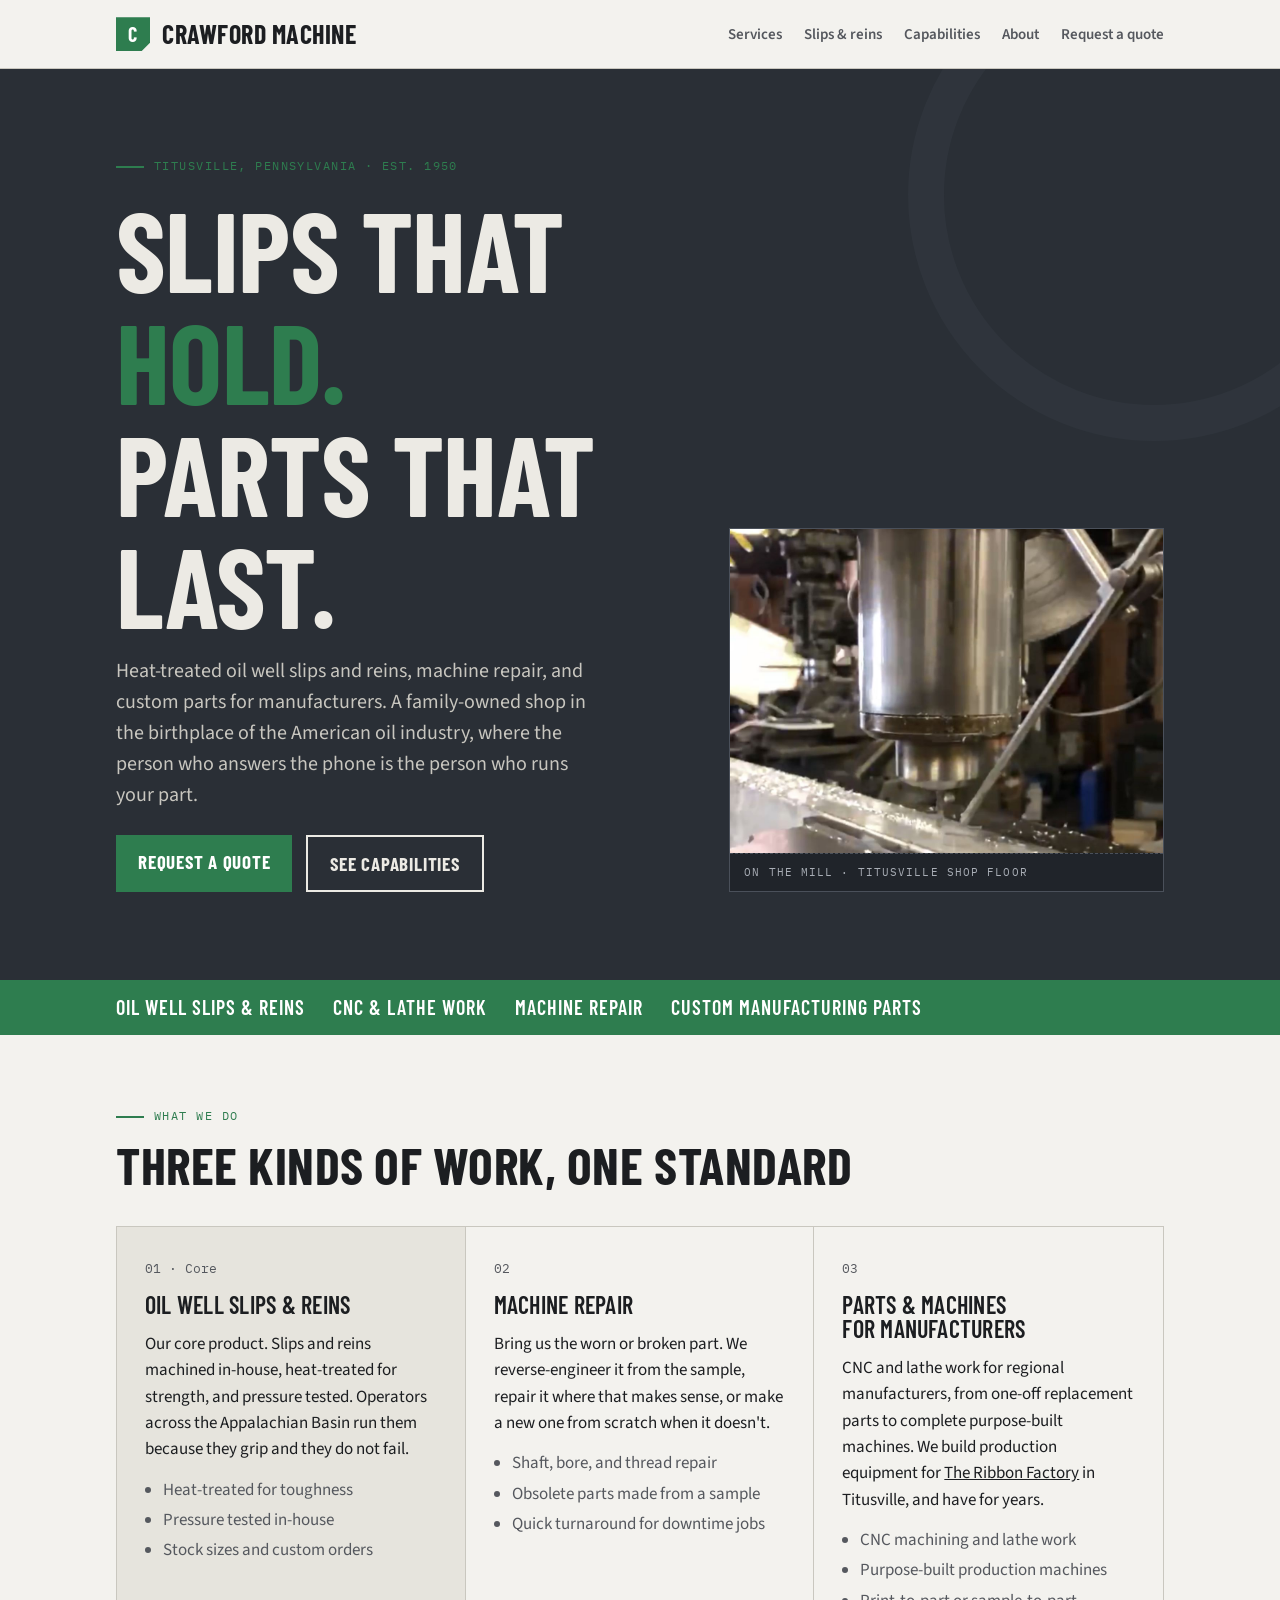
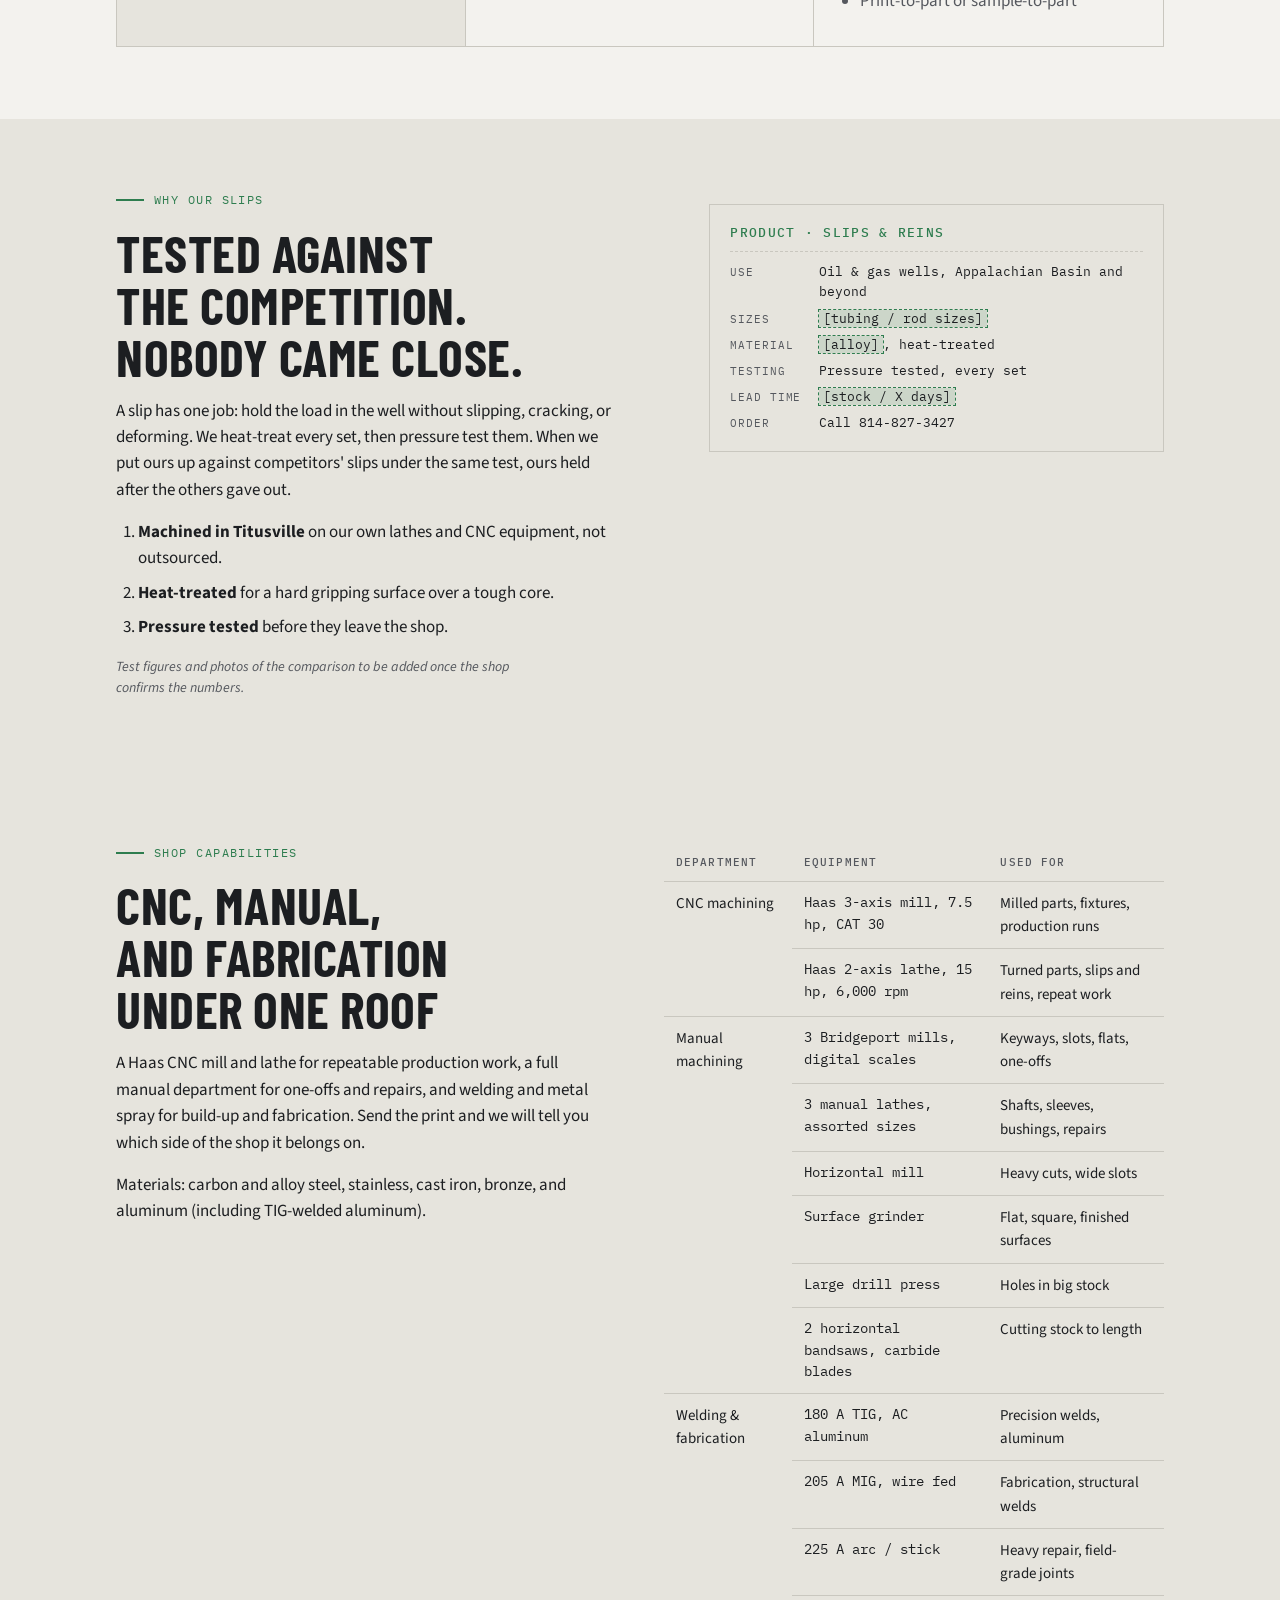
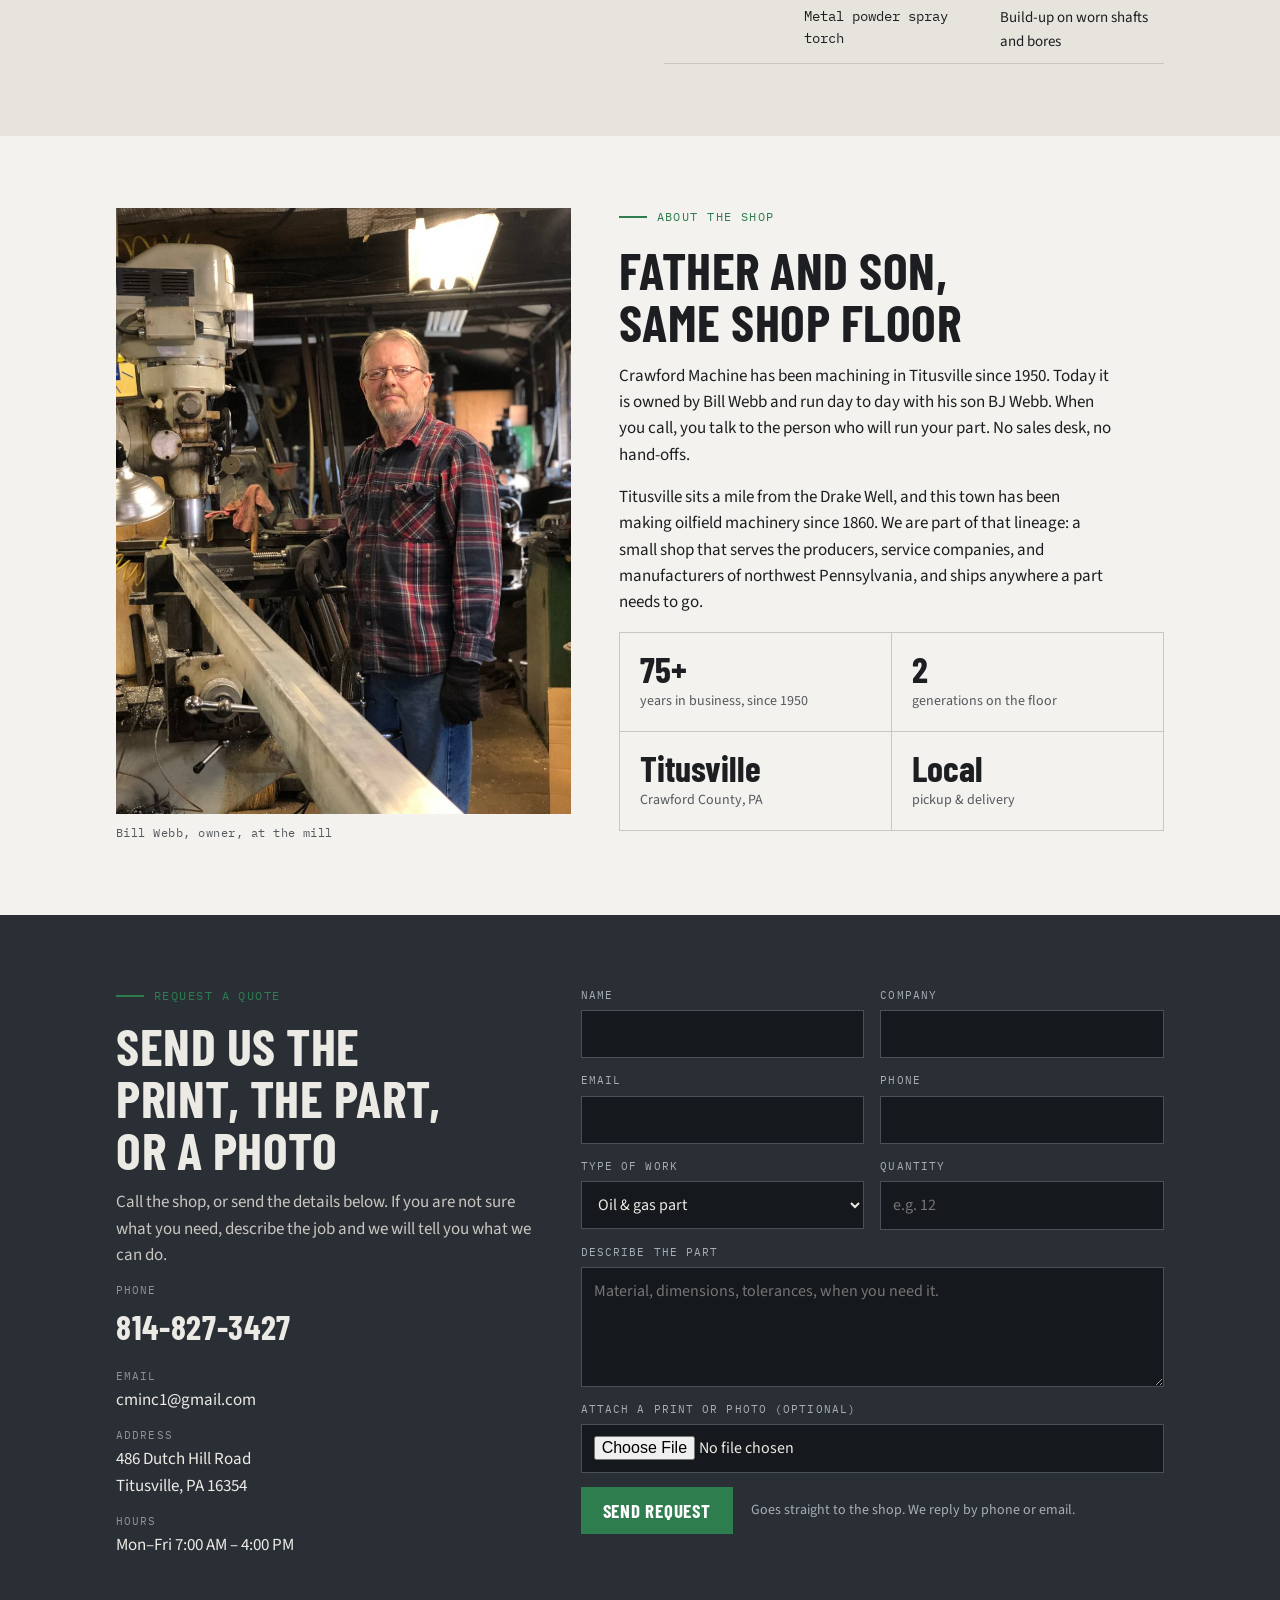
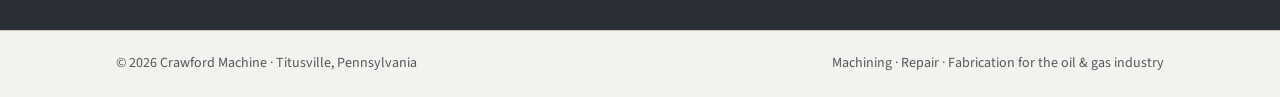
==== index.html @ f9ed86a9 "Accent color: green Co-Authored-By: Claude Fable 5.1 <noreply@anthropic.com> Claude-Session: https:/" ====
<!doctype html>
<html lang="en">
<head>
<meta charset="utf-8">
<meta name="viewport" content="width=device-width, initial-scale=1">
<title>Crawford Machine</title>
<meta name="description" content="Crawford Machine in Titusville, PA makes heat-treated oil well slips and reins, repairs machinery, and machines CNC and lathe parts for manufacturers. Call 814-827-3427 for a quote.">
<link rel="canonical" href="https://crawfordmachine.com/">
<meta property="og:title" content="Crawford Machine · Titusville, PA">
<meta property="og:description" content="Oil well slips and reins, machine repair, CNC and lathe work. Family owned in Titusville, Pennsylvania.">
<meta property="og:image" content="https://crawfordmachine.com/dad.jpg">
<script type="application/ld+json">
{"@context":"https://schema.org","@type":"LocalBusiness","name":"Crawford Machine","telephone":"+1-814-827-3427","email":"cminc1@gmail.com","url":"https://crawfordmachine.com","address":{"@type":"PostalAddress","streetAddress":"486 Dutch Hill Road","addressLocality":"Titusville","addressRegion":"PA","postalCode":"16354","addressCountry":"US"},"openingHoursSpecification":{"@type":"OpeningHoursSpecification","dayOfWeek":["Monday","Tuesday","Wednesday","Thursday","Friday"],"opens":"07:00","closes":"16:00"},"foundingDate":"1950","description":"Machine shop making heat-treated oil well slips and reins, machine repair, and CNC and lathe parts for manufacturers."}
</script>
<link rel="stylesheet" href="https://fonts.googleapis.com/css2?family=Barlow+Condensed:wght@600;700&family=Source+Sans+3:ital,wght@0,400;0,600;1,400&family=IBM+Plex+Mono:wght@400;500&display=swap">
<style>
/* Layout: a shop traveler — flat full-width bands, hard edges, a single hazard-orange accent; content column 1080px, a mono "spec" face for numbers. */
:root{
  --bg:#f3f2ee;          /* unbleached shop paper */
  --bg-2:#e6e4dd;        /* darker band */
  --ink:#1c1e21;         /* graphite */
  --ink-2:#55585e;       /* muted steel */
  --line:#c9c7bf;
  --steel:#2a2f36;       /* dark band */
  --steel-fg:#eceae4;
  --accent:#2e7d4f;      /* machine-tag orange */
  --accent-fg:#ffffff;
  --display:"Barlow Condensed","Arial Narrow",Impact,sans-serif;
  --body:"Source Sans 3","Segoe UI",Helvetica,Arial,sans-serif;
  --mono:"IBM Plex Mono",ui-monospace,Menlo,Consolas,monospace;
}
@media (prefers-color-scheme: dark){ :root:not([data-theme="light"]){
  --bg:#1a1c1f; --bg-2:#22252a; --ink:#ebe9e3; --ink-2:#a7aab0; --line:#3a3e45;
  --steel:#0f1114; --steel-fg:#ebe9e3; --accent:#4caf6e; --accent-fg:#141414; color-scheme:dark } }
:root[data-theme="dark"]{
  --bg:#1a1c1f; --bg-2:#22252a; --ink:#ebe9e3; --ink-2:#a7aab0; --line:#3a3e45;
  --steel:#0f1114; --steel-fg:#ebe9e3; --accent:#4caf6e; --accent-fg:#141414; color-scheme:dark }

*{box-sizing:border-box}
body{background:var(--bg);color:var(--ink);font-family:var(--body);font-size:17px;line-height:1.55;margin:0}
a{color:inherit}
h1,h2,h3{font-family:var(--display);font-weight:700;line-height:1;margin:0;text-wrap:balance;text-transform:uppercase;letter-spacing:.01em}
h2{font-size:clamp(34px,5vw,52px)}
h3{font-size:24px;font-weight:600}
p{margin:0;max-width:62ch}
.wrap{max-width:1080px;margin:0 auto;padding-left:max(16px,env(safe-area-inset-left,0px));padding-right:max(16px,env(safe-area-inset-right,0px))}
.band{padding-block:72px}
.eyebrow{font-family:var(--mono);font-size:12px;letter-spacing:.12em;text-transform:uppercase;color:var(--accent);display:flex;align-items:center;gap:10px}
.eyebrow::before{content:"";width:28px;height:2px;background:var(--accent)}
.stack{display:flex;flex-direction:column;gap:16px}

/* header */
header{border-bottom:1px solid var(--line);background:var(--bg)}
header .wrap{display:flex;align-items:center;justify-content:space-between;gap:16px;padding-block:14px;flex-wrap:wrap}
.brand{display:flex;align-items:center;gap:12px;font-family:var(--display);font-weight:700;font-size:26px;text-transform:uppercase;text-decoration:none;letter-spacing:.02em}
.brand .mark{width:34px;height:34px;background:var(--accent);color:var(--accent-fg);display:grid;place-items:center;font-size:20px;clip-path:polygon(0 0,100% 0,100% 75%,75% 100%,0 100%)}
nav{display:flex;gap:22px;font-weight:600;font-size:15px;flex-wrap:wrap}
nav a{text-decoration:none;color:var(--ink-2)}
nav a:hover,nav a:focus-visible{color:var(--ink)}
.btn{display:inline-block;background:var(--accent);color:var(--accent-fg);font-family:var(--display);font-weight:700;font-size:19px;letter-spacing:.04em;text-transform:uppercase;padding:12px 22px;text-decoration:none;border:0;cursor:pointer}
.btn:hover{filter:brightness(.93)}
.btn.ghost{background:transparent;color:var(--ink);border:2px solid var(--ink)}
:focus-visible{outline:3px solid var(--accent);outline-offset:3px}

/* hero */
.hero{background:var(--steel);color:var(--steel-fg);position:relative;overflow:hidden}
.hero .wrap{display:grid;grid-template-columns:1.3fr 1fr;gap:48px;padding-block:88px;align-items:end}
.hero h1{font-size:clamp(54px,9vw,112px);letter-spacing:-.005em}
.hero h1 span{color:var(--accent)}
.hero p{font-size:20px;color:#c8c6bf;max-width:48ch}
.hero .cta{display:flex;gap:14px;flex-wrap:wrap;margin-top:8px}
.hero .ghost{color:var(--steel-fg);border-color:var(--steel-fg)}
.tag{font-family:var(--mono);font-size:13px;border:1px solid #4a505a;padding:18px 20px;display:grid;grid-template-columns:auto 1fr;gap:6px 18px;background:#20242a;color:#d8d6cf}
.tag dt{color:#8e939b;text-transform:uppercase;letter-spacing:.08em;font-size:11px;padding-top:2px}
.tag dd{margin:0}
.tag .title{grid-column:1/-1;color:var(--accent);font-weight:500;letter-spacing:.1em;text-transform:uppercase;border-bottom:1px dashed #4a505a;padding-bottom:8px;margin-bottom:4px}
.hero::after{content:"";position:absolute;right:-120px;top:-120px;width:420px;height:420px;border:36px solid #343a43;border-radius:50%;opacity:.5;pointer-events:none}

/* strip */
.strip{background:var(--accent);color:var(--accent-fg);font-family:var(--display);font-weight:600;font-size:20px;text-transform:uppercase;letter-spacing:.05em}
.strip .wrap{display:flex;gap:28px;flex-wrap:wrap;padding-block:12px}

/* services */
.services{display:grid;grid-template-columns:repeat(3,1fr);gap:0;border:1px solid var(--line)}
.svc{padding:32px 28px;border-right:1px solid var(--line);display:flex;flex-direction:column;gap:14px;min-width:0}
.svc:last-child{border-right:0}
.svc .num{font-family:var(--mono);color:var(--ink-2);font-size:13px}
.svc ul{margin:0;padding-left:18px;color:var(--ink-2);display:flex;flex-direction:column;gap:4px}
.svc.primary{background:var(--bg-2)}

/* capabilities table */
.caps{background:var(--bg-2)}
.grid2{display:grid;grid-template-columns:1fr 1fr;gap:48px;align-items:start}
table{border-collapse:collapse;width:100%;font-size:15px}
th,td{text-align:left;padding:10px 12px;border-bottom:1px solid var(--line);vertical-align:top}
th{font-family:var(--mono);font-size:11px;letter-spacing:.1em;text-transform:uppercase;color:var(--ink-2);font-weight:500}
td.m{font-family:var(--mono);font-variant-numeric:tabular-nums;font-size:14px}
.tblwrap{overflow-x:auto}
.note{font-size:14px;color:var(--ink-2);font-style:italic}

/* about */
.about .grid2{grid-template-columns:1fr 1.2fr}
.facts{display:grid;grid-template-columns:1fr 1fr;gap:1px;background:var(--line);border:1px solid var(--line)}
.fact{background:var(--bg);padding:18px 20px}
.fact b{display:block;font-family:var(--display);font-size:36px;font-weight:700;line-height:1}
.fact span{font-size:14px;color:var(--ink-2)}

/* quote form */
.rfq{background:var(--steel);color:var(--steel-fg)}
.rfq .grid2{grid-template-columns:1fr 1.4fr}
.rfq p{color:#c8c6bf}
form{display:grid;grid-template-columns:1fr 1fr;gap:14px 16px}
label{display:flex;flex-direction:column;gap:6px;font-family:var(--mono);font-size:11px;letter-spacing:.1em;text-transform:uppercase;color:#a9aeb6;min-width:0}
label.full{grid-column:1/-1}
input,textarea,select{font:inherit;font-family:var(--body);font-size:16px;padding:11px 12px;background:#15181c;color:var(--steel-fg);border:1px solid #4a505a;width:100%;min-width:0}
textarea{min-height:120px;resize:vertical}
input:focus,textarea:focus,select:focus{border-color:var(--accent);outline:0}
.formfoot{grid-column:1/-1;display:flex;align-items:center;gap:18px;flex-wrap:wrap;font-size:14px;color:#a9aeb6}
.contact{font-size:17px;display:flex;flex-direction:column;gap:14px}
.contact .big{font-family:var(--display);font-size:34px;font-weight:700;letter-spacing:.02em}
.contact small{display:block;font-family:var(--mono);font-size:11px;letter-spacing:.1em;text-transform:uppercase;color:#8e939b;margin-bottom:2px}
.toast{grid-column:1/-1;background:var(--accent);color:var(--accent-fg);padding:14px 16px;font-weight:600}
.ph{background:rgba(46,125,79,.14);outline:1px dashed var(--accent);padding:0 4px}

/* photos */
.photo{display:block;width:100%;height:auto;max-width:100%}
.hero-photo{margin:0;position:relative;border:1px solid #4a505a;background:#20242a}
.hero-photo img{display:block;width:100%;height:auto;aspect-ratio:4/3;object-fit:cover}
.hero-photo figcaption{font-family:var(--mono);font-size:11px;letter-spacing:.1em;text-transform:uppercase;color:#a9aeb6;padding:10px 14px;border-top:1px dashed #4a505a}
.spec{display:grid;grid-template-columns:auto 1fr;gap:6px 18px;font-family:var(--mono);font-size:13px;border:1px solid var(--line);padding:18px 20px}
.spec dt{color:var(--ink-2);text-transform:uppercase;letter-spacing:.08em;font-size:11px;padding-top:2px}
.spec dd{margin:0}
.spec .title{grid-column:1/-1;color:var(--accent);font-weight:500;letter-spacing:.1em;text-transform:uppercase;border-bottom:1px dashed var(--line);padding-bottom:8px;margin-bottom:4px}
.portrait{margin:0;display:flex;flex-direction:column;gap:10px}
.portrait img{width:100%;height:auto;aspect-ratio:3/4;object-fit:cover;object-position:60% 30%;display:block}
.portrait figcaption{font-family:var(--mono);font-size:12px;color:var(--ink-2);letter-spacing:.04em}
.proof{background:var(--bg-2)}
.proof .grid2{grid-template-columns:1.2fr 1fr}
.proof ol{margin:0;padding-left:22px;display:flex;flex-direction:column;gap:8px}
.phone{color:inherit;text-decoration:none}

/* footer */
footer{border-top:1px solid var(--line);font-size:14px;color:var(--ink-2)}
footer .wrap{display:flex;justify-content:space-between;gap:16px;flex-wrap:wrap;padding-block:22px}

@media (max-width:820px){
  .hero .wrap,.grid2,.about .grid2,.rfq .grid2,.proof .grid2{grid-template-columns:1fr;gap:32px}
  .services{grid-template-columns:1fr}
  .svc{border-right:0;border-bottom:1px solid var(--line)}
  .svc:last-child{border-bottom:0}
  form{grid-template-columns:1fr}
  .band{padding-block:52px}
  .hero::after{display:none}
}
@media (prefers-reduced-motion:no-preference){ .btn{transition:filter .15s} }
</style>
</head>
<body>

<header>
  <div class="wrap">
    <a class="brand" href="#top"><span class="mark">C</span>Crawford Machine</a>
    <nav>
      <a href="#services">Services</a>
      <a href="#slips">Slips &amp; reins</a>
      <a href="#capabilities">Capabilities</a>
      <a href="#about">About</a>
      <a href="#quote">Request a quote</a>
    </nav>
  </div>
</header>

<section class="hero" id="top">
  <div class="wrap">
    <div class="stack">
      <div class="eyebrow">Titusville, Pennsylvania · Est. 1950</div>
      <h1>Slips that <span>hold.</span><br>Parts that last.</h1>
      <p>Heat-treated oil well slips and reins, machine repair, and custom parts for manufacturers. A family-owned shop in the birthplace of the American oil industry, where the person who answers the phone is the person who runs your part.</p>
      <div class="cta">
        <a class="btn" href="#quote">Request a quote</a>
        <a class="btn ghost" href="#capabilities">See capabilities</a>
      </div>
    </div>
    <figure class="hero-photo">
      <img src="mill.jpg" alt="End mill cutting a slot in a long steel bar on the vertical mill at Crawford Machine" width="1200" height="900">
      <figcaption>On the mill · Titusville shop floor</figcaption>
    </figure>
  </div>
</section>

<div class="strip"><div class="wrap">
  <span>Oil well slips &amp; reins</span><span>CNC &amp; lathe work</span><span>Machine repair</span><span>Custom manufacturing parts</span>
</div></div>

<section class="band" id="services">
  <div class="wrap stack" style="gap:36px">
    <div class="stack" style="gap:12px">
      <div class="eyebrow">What we do</div>
      <h2>Three kinds of work, one standard</h2>
    </div>
    <div class="services">
      <div class="svc primary">
        <div class="num">01 · Core</div>
        <h3>Oil well slips &amp; reins</h3>
        <p>Our core product. Slips and reins machined in-house, heat-treated for strength, and pressure tested. Operators across the Appalachian Basin run them because they grip and they do not fail.</p>
        <ul>
          <li>Heat-treated for toughness</li>
          <li>Pressure tested in-house</li>
          <li>Stock sizes and custom orders</li>
        </ul>
      </div>
      <div class="svc">
        <div class="num">02</div>
        <h3>Machine repair</h3>
        <p>Bring us the worn or broken part. We reverse-engineer it from the sample, repair it where that makes sense, or make a new one from scratch when it doesn't.</p>
        <ul>
          <li>Shaft, bore, and thread repair</li>
          <li>Obsolete parts made from a sample</li>
          <li>Quick turnaround for downtime jobs</li>
        </ul>
      </div>
      <div class="svc">
        <div class="num">03</div>
        <h3>Parts &amp; machines for manufacturers</h3>
        <p>CNC and lathe work for regional manufacturers, from one-off replacement parts to complete purpose-built machines. We build production equipment for <a href="https://ribbonfactory.com/" rel="noopener">The Ribbon Factory</a> in Titusville, and have for years.</p>
        <ul>
          <li>CNC machining and lathe work</li>
          <li>Purpose-built production machines</li>
          <li>Print-to-part or sample-to-part</li>
        </ul>
      </div>
    </div>
  </div>
</section>

<section class="band proof" id="slips">
  <div class="wrap grid2">
    <div class="stack">
      <div class="eyebrow">Why our slips</div>
      <h2>Tested against the competition. Nobody came close.</h2>
      <p>A slip has one job: hold the load in the well without slipping, cracking, or deforming. We heat-treat every set, then pressure test them. When we put ours up against competitors' slips under the same test, ours held after the others gave out.</p>
      <ol>
        <li><b>Machined in Titusville</b> on our own lathes and CNC equipment, not outsourced.</li>
        <li><b>Heat-treated</b> for a hard gripping surface over a tough core.</li>
        <li><b>Pressure tested</b> before they leave the shop.</li>
      </ol>
      <p class="note">Test figures and photos of the comparison to be added once the shop confirms the numbers.</p>
    </div>
    <dl class="spec">
      <div class="title">Product · slips &amp; reins</div>
      <dt>Use</dt><dd>Oil &amp; gas wells, Appalachian Basin and beyond</dd>
      <dt>Sizes</dt><dd><span class="ph">[tubing / rod sizes]</span></dd>
      <dt>Material</dt><dd><span class="ph">[alloy]</span>, heat-treated</dd>
      <dt>Testing</dt><dd>Pressure tested, every set</dd>
      <dt>Lead time</dt><dd><span class="ph">[stock / X days]</span></dd>
      <dt>Order</dt><dd>Call <a class="phone" href="tel:+18148273427">814-827-3427</a></dd>
    </dl>
  </div>
</section>

<section class="band caps" id="capabilities">
  <div class="wrap grid2">
    <div class="stack">
      <div class="eyebrow">Shop capabilities</div>
      <h2>CNC, manual, and fabrication under one roof</h2>
      <p>A Haas CNC mill and lathe for repeatable production work, a full manual department for one-offs and repairs, and welding and metal spray for build-up and fabrication. Send the print and we will tell you which side of the shop it belongs on.</p>
      <p>Materials: carbon and alloy steel, stainless, cast iron, bronze, and aluminum (including TIG-welded aluminum).</p>
    </div>
    <div class="tblwrap">
      <table>
        <thead><tr><th>Department</th><th>Equipment</th><th>Used for</th></tr></thead>
        <tbody>
          <tr><td rowspan="2">CNC machining</td><td class="m">Haas 3-axis mill, 7.5 hp, CAT 30</td><td>Milled parts, fixtures, production runs</td></tr>
          <tr><td class="m">Haas 2-axis lathe, 15 hp, 6,000 rpm</td><td>Turned parts, slips and reins, repeat work</td></tr>
          <tr><td rowspan="6">Manual machining</td><td class="m">3 Bridgeport mills, digital scales</td><td>Keyways, slots, flats, one-offs</td></tr>
          <tr><td class="m">3 manual lathes, assorted sizes</td><td>Shafts, sleeves, bushings, repairs</td></tr>
          <tr><td class="m">Horizontal mill</td><td>Heavy cuts, wide slots</td></tr>
          <tr><td class="m">Surface grinder</td><td>Flat, square, finished surfaces</td></tr>
          <tr><td class="m">Large drill press</td><td>Holes in big stock</td></tr>
          <tr><td class="m">2 horizontal bandsaws, carbide blades</td><td>Cutting stock to length</td></tr>
          <tr><td rowspan="4">Welding &amp; fabrication</td><td class="m">180 A TIG, AC aluminum</td><td>Precision welds, aluminum</td></tr>
          <tr><td class="m">205 A MIG, wire fed</td><td>Fabrication, structural welds</td></tr>
          <tr><td class="m">225 A arc / stick</td><td>Heavy repair, field-grade joints</td></tr>
          <tr><td class="m">Metal powder spray torch</td><td>Build-up on worn shafts and bores</td></tr>
        </tbody>
      </table>
    </div>
  </div>
</section>

<section class="band about" id="about">
  <div class="wrap grid2">
    <figure class="portrait">
      <img src="dad.jpg" alt="The owner of Crawford Machine standing beside the vertical mill in the Titusville shop" width="1200" height="1600">
      <figcaption>Bill Webb, owner, at the mill</figcaption>
    </figure>
    <div class="stack">
      <div class="eyebrow">About the shop</div>
      <h2>Father and son, same shop floor</h2>
      <p>Crawford Machine has been machining in Titusville since 1950. Today it is owned by Bill Webb and run day to day with his son BJ Webb. When you call, you talk to the person who will run your part. No sales desk, no hand-offs.</p>
      <p>Titusville sits a mile from the Drake Well, and this town has been making oilfield machinery since 1860. We are part of that lineage: a small shop that serves the producers, service companies, and manufacturers of northwest Pennsylvania, and ships anywhere a part needs to go.</p>
      <div class="facts">
        <div class="fact"><b>75+</b><span>years in business, since 1950</span></div>
        <div class="fact"><b>2</b><span>generations on the floor</span></div>
        <div class="fact"><b>Titusville</b><span>Crawford County, PA</span></div>
        <div class="fact"><b>Local</b><span>pickup &amp; delivery</span></div>
      </div>
    </div>
  </div>
</section>

<section class="band rfq" id="quote">
  <div class="wrap grid2">
    <div class="contact">
      <div class="eyebrow">Request a quote</div>
      <h2>Send us the print, the part, or a photo</h2>
      <p>Call the shop, or send the details below. If you are not sure what you need, describe the job and we will tell you what we can do.</p>
      <div><small>Phone</small><div class="big"><a class="phone" href="tel:+18148273427">814-827-3427</a></div></div>
      <div><small>Email</small><a class="phone" href="mailto:cminc1@gmail.com">cminc1@gmail.com</a></div>
      <div><small>Address</small>486 Dutch Hill Road<br>Titusville, PA 16354</div>
      <div><small>Hours</small>Mon–Fri 7:00 AM – 4:00 PM</div>
    </div>
    <form id="rfq-form" name="quote" method="POST" action="/thanks.html" data-netlify="true" data-netlify-honeypot="bot-field" netlify-honeypot="bot-field" enctype="multipart/form-data" novalidate>
      <input type="hidden" name="form-name" value="quote">
      <p hidden><label>Leave this empty<input name="bot-field"></label></p>
      <label>Name<input id="f-name" name="name" required autocomplete="name"></label>
      <label>Company<input id="f-company" name="company" autocomplete="organization"></label>
      <label>Email<input id="f-email" name="email" type="email" required autocomplete="email"></label>
      <label>Phone<input id="f-phone" name="phone" type="tel" autocomplete="tel"></label>
      <label>Type of work<select id="f-type" name="type">
        <option>Oil &amp; gas part</option><option>Repair or rebuild</option><option>Production run</option><option>Prototype / one-off</option><option>Not sure yet</option>
      </select></label>
      <label>Quantity<input id="f-qty" name="qty" inputmode="numeric" placeholder="e.g. 12"></label>
      <label class="full">Describe the part<textarea id="f-desc" name="desc" placeholder="Material, dimensions, tolerances, when you need it."></textarea></label>
      <label class="full">Attach a print or photo (optional)<input id="f-file" name="attachment" type="file" accept=".pdf,.png,.jpg,.jpeg,.dxf,.dwg,.step,.stp"></label>
      <div class="formfoot">
        <button class="btn" type="submit">Send request</button>
        <span>Goes straight to the shop. We reply by phone or email.</span>
      </div>
    </form>
  </div>
</section>

<footer>
  <div class="wrap">
    <span>© 2026 Crawford Machine · Titusville, Pennsylvania</span>
    <span>Machining · Repair · Fabrication for the oil &amp; gas industry</span>
  </div>
</footer>

<script>
document.getElementById('rfq-form').addEventListener('submit',function(e){
  var form=this;
  var live=/netlify\.app$|crawfordmachine\.com$/.test(location.hostname);
  if(live){ if(!form.querySelector('#f-name').value||!form.querySelector('#f-email').value){e.preventDefault();form.reportValidity();} return; }
  e.preventDefault();
  if(!form.querySelector('#f-name').value||!form.querySelector('#f-email').value){
    var n=form.querySelector('#f-name');if(!n.value)n.focus();else form.querySelector('#f-email').focus();return;
  }
  var old=form.querySelector('.toast');if(old)old.remove();
  var t=document.createElement('div');t.className='toast';
  t.textContent='Preview only. On the launched site this request goes straight to the shop inbox.';
  form.appendChild(t);
});
</script>

</body>
</html>
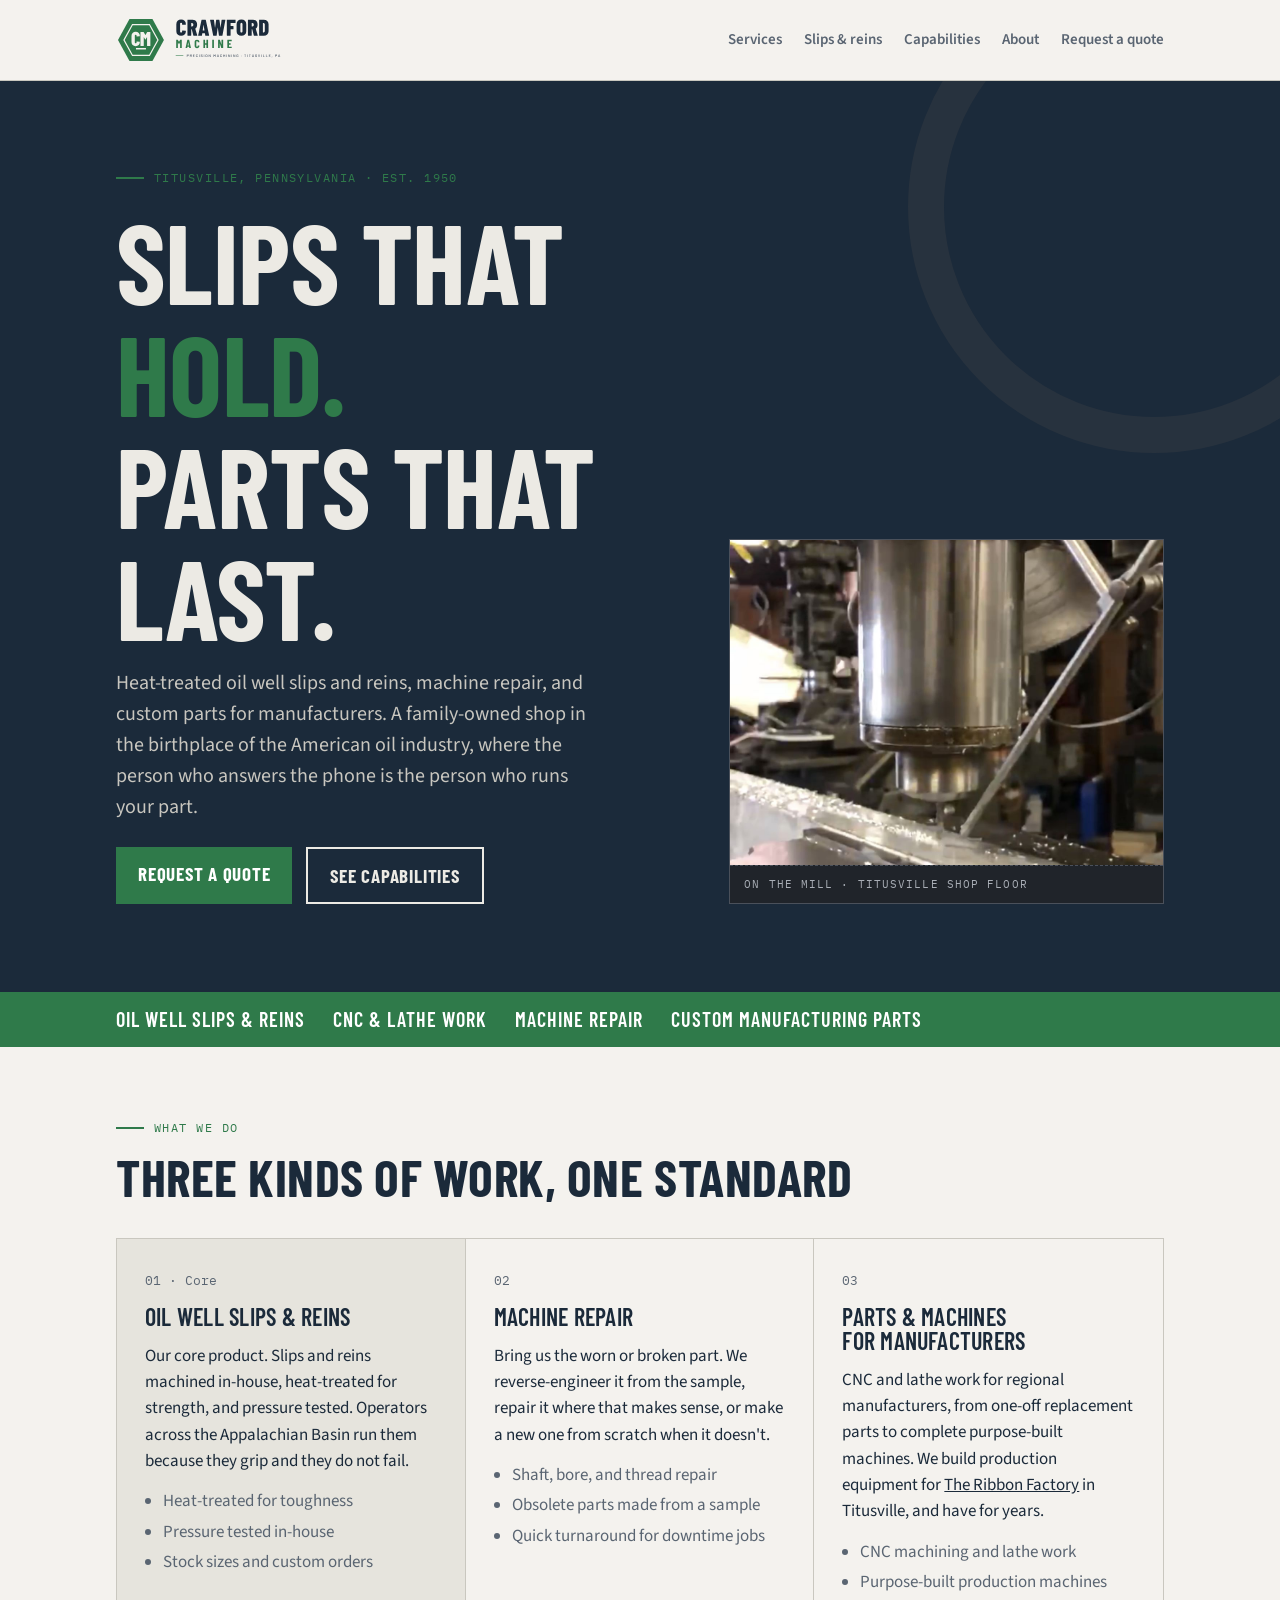
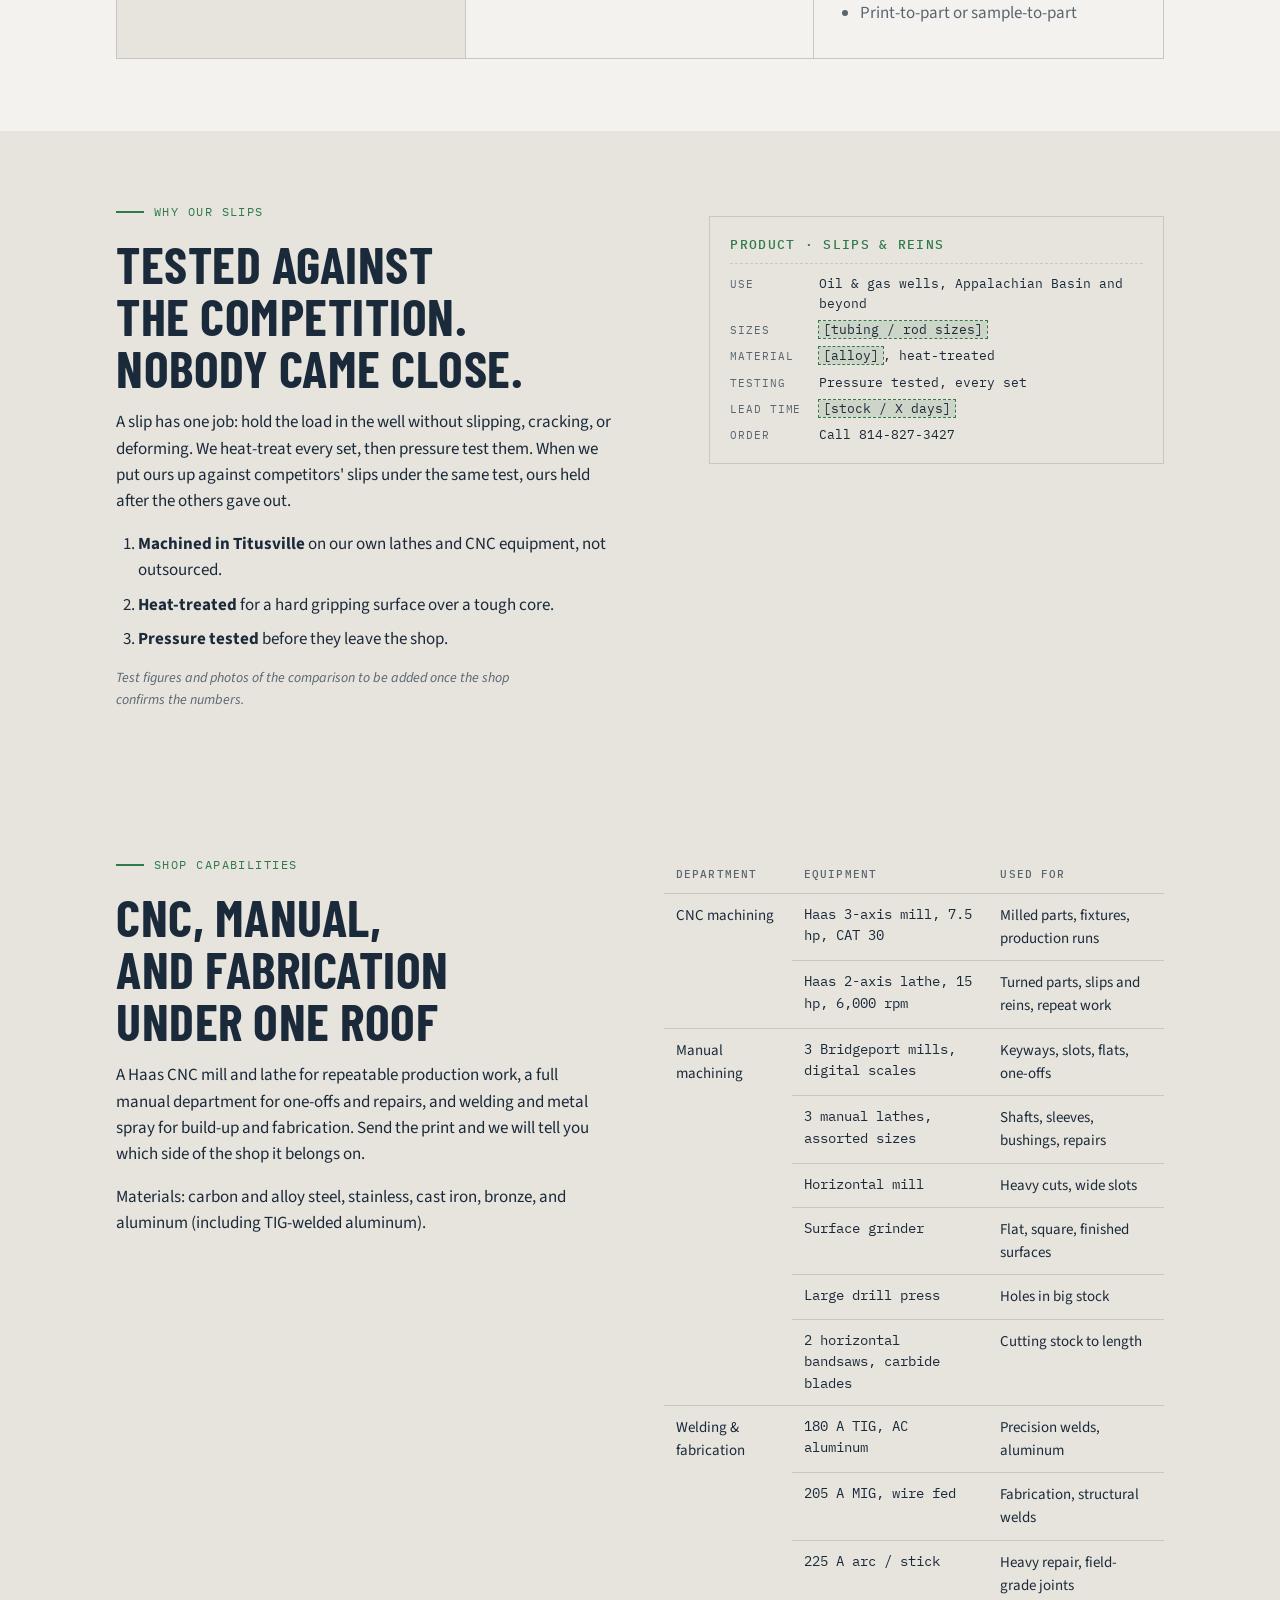
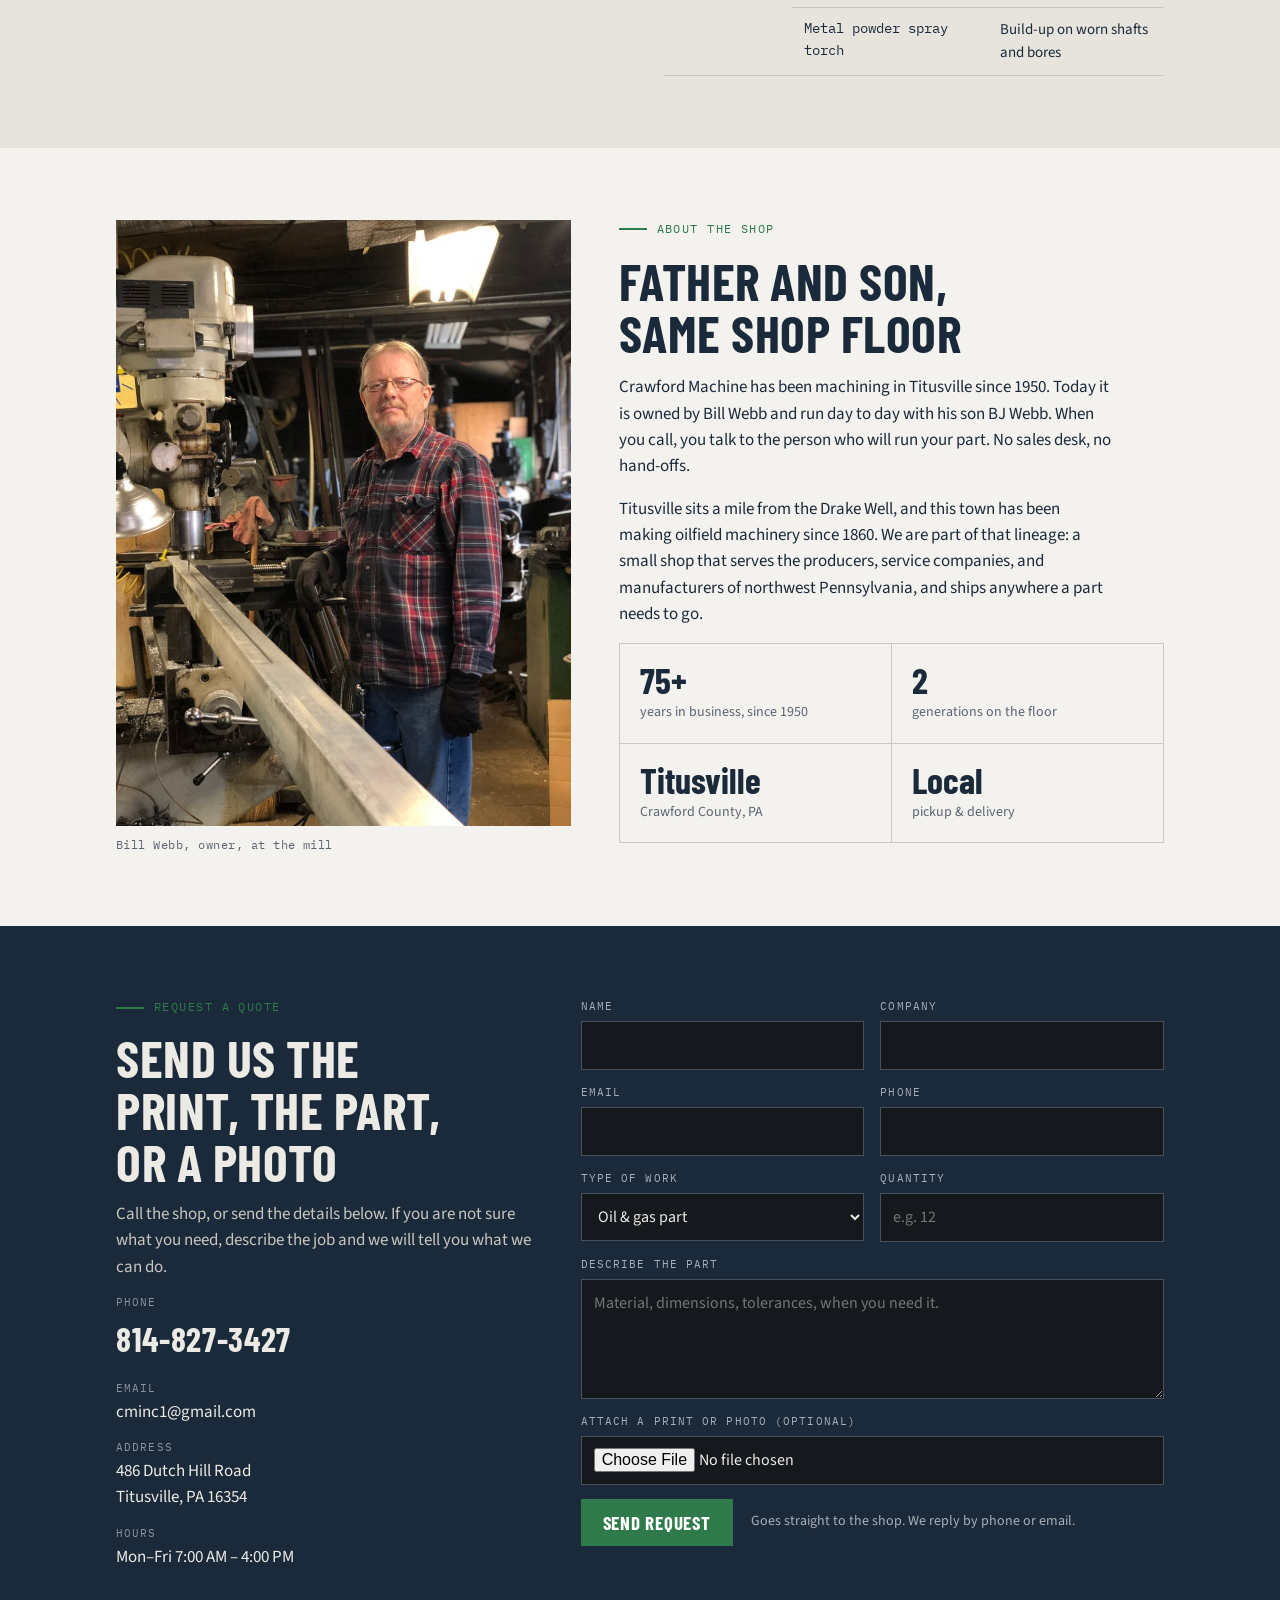
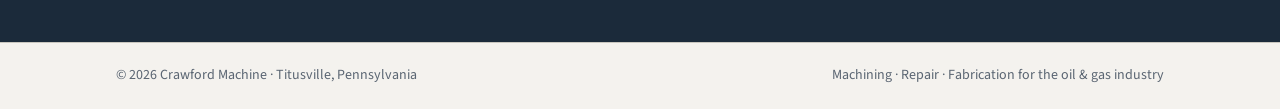
==== commit fab0e95f: "Real logo, favicons, palette aligned to brand package Co-Authored-By: Claude Fable 5.1 <noreply@anth" ====
--- a/index.html
+++ b/index.html
@@ -6,24 +6,28 @@
 <title>Crawford Machine</title>
 <meta name="description" content="Crawford Machine in Titusville, PA makes heat-treated oil well slips and reins, repairs machinery, and machines CNC and lathe parts for manufacturers. Call 814-827-3427 for a quote.">
 <link rel="canonical" href="https://crawfordmachine.com/">
+<link rel="icon" href="/favicon.ico" sizes="32x32">
+<link rel="icon" href="/favicon.svg" type="image/svg+xml">
+<link rel="apple-touch-icon" href="/apple-touch-icon.png">
 <meta property="og:title" content="Crawford Machine · Titusville, PA">
 <meta property="og:description" content="Oil well slips and reins, machine repair, CNC and lathe work. Family owned in Titusville, Pennsylvania.">
-<meta property="og:image" content="https://crawfordmachine.com/dad.jpg">
+<meta property="og:image" content="https://crawfordmachine.com/og-image.png">
 <script type="application/ld+json">
-{"@context":"https://schema.org","@type":"LocalBusiness","name":"Crawford Machine","telephone":"+1-814-827-3427","email":"cminc1@gmail.com","url":"https://crawfordmachine.com","address":{"@type":"PostalAddress","streetAddress":"486 Dutch Hill Road","addressLocality":"Titusville","addressRegion":"PA","postalCode":"16354","addressCountry":"US"},"openingHoursSpecification":{"@type":"OpeningHoursSpecification","dayOfWeek":["Monday","Tuesday","Wednesday","Thursday","Friday"],"opens":"07:00","closes":"16:00"},"foundingDate":"1950","description":"Machine shop making heat-treated oil well slips and reins, machine repair, and CNC and lathe parts for manufacturers."}
+{"@context":"https://schema.org","@type":"LocalBusiness","name":"Crawford Machine","telephone":"+1-814-827-3427","email":"cminc1@gmail.com","url":"https://crawfordmachine.com","logo":"https://crawfordmachine.com/og-image.png","address":{"@type":"PostalAddress","streetAddress":"486 Dutch Hill Road","addressLocality":"Titusville","addressRegion":"PA","postalCode":"16354","addressCountry":"US"},"openingHoursSpecification":{"@type":"OpeningHoursSpecification","dayOfWeek":["Monday","Tuesday","Wednesday","Thursday","Friday"],"opens":"07:00","closes":"16:00"},"foundingDate":"1950","description":"Machine shop making heat-treated oil well slips and reins, machine repair, and CNC and lathe parts for manufacturers."}
 </script>
 <link rel="stylesheet" href="https://fonts.googleapis.com/css2?family=Barlow+Condensed:wght@600;700&family=Source+Sans+3:ital,wght@0,400;0,600;1,400&family=IBM+Plex+Mono:wght@400;500&display=swap">
 <style>
 /* Layout: a shop traveler — flat full-width bands, hard edges, a single hazard-orange accent; content column 1080px, a mono "spec" face for numbers. */
 :root{
-  --bg:#f3f2ee;          /* unbleached shop paper */
+  --bg:#F4F2EE;          /* unbleached shop paper */
   --bg-2:#e6e4dd;        /* darker band */
-  --ink:#1c1e21;         /* graphite */
-  --ink-2:#55585e;       /* muted steel */
+  --ink:#1B2A3A;         /* graphite */
+  --ink-2:#5A6572;       /* muted steel */
   --line:#c9c7bf;
-  --steel:#2a2f36;       /* dark band */
+  --steel:#1B2A3A;       /* dark band */
   --steel-fg:#eceae4;
-  --accent:#2e7d4f;      /* machine-tag orange */
+  --accent:#2F7A4A;      /* logo green */
+  --logo-light:block; --logo-dark:none;
   --accent-fg:#ffffff;
   --display:"Barlow Condensed","Arial Narrow",Impact,sans-serif;
   --body:"Source Sans 3","Segoe UI",Helvetica,Arial,sans-serif;
@@ -31,10 +35,10 @@
 }
 @media (prefers-color-scheme: dark){ :root:not([data-theme="light"]){
   --bg:#1a1c1f; --bg-2:#22252a; --ink:#ebe9e3; --ink-2:#a7aab0; --line:#3a3e45;
-  --steel:#0f1114; --steel-fg:#ebe9e3; --accent:#4caf6e; --accent-fg:#141414; color-scheme:dark } }
+  --steel:#0f1114; --steel-fg:#ebe9e3; --accent:#7FC08F; --accent-fg:#1B2A3A; --logo-light:none; --logo-dark:block; color-scheme:dark } }
 :root[data-theme="dark"]{
   --bg:#1a1c1f; --bg-2:#22252a; --ink:#ebe9e3; --ink-2:#a7aab0; --line:#3a3e45;
-  --steel:#0f1114; --steel-fg:#ebe9e3; --accent:#4caf6e; --accent-fg:#141414; color-scheme:dark }
+  --steel:#0f1114; --steel-fg:#ebe9e3; --accent:#7FC08F; --accent-fg:#1B2A3A; --logo-light:none; --logo-dark:block; color-scheme:dark }
 
 *{box-sizing:border-box}
 body{background:var(--bg);color:var(--ink);font-family:var(--body);font-size:17px;line-height:1.55;margin:0}
@@ -52,8 +56,10 @@
 /* header */
 header{border-bottom:1px solid var(--line);background:var(--bg)}
 header .wrap{display:flex;align-items:center;justify-content:space-between;gap:16px;padding-block:14px;flex-wrap:wrap}
-.brand{display:flex;align-items:center;gap:12px;font-family:var(--display);font-weight:700;font-size:26px;text-transform:uppercase;text-decoration:none;letter-spacing:.02em}
-.brand .mark{width:34px;height:34px;background:var(--accent);color:var(--accent-fg);display:grid;place-items:center;font-size:20px;clip-path:polygon(0 0,100% 0,100% 75%,75% 100%,0 100%)}
+.brand{display:block;text-decoration:none}
+.brand img{height:52px;width:auto;display:block}
+.brand .logo-light{display:var(--logo-light)}
+.brand .logo-dark{display:var(--logo-dark)}
 nav{display:flex;gap:22px;font-weight:600;font-size:15px;flex-wrap:wrap}
 nav a{text-decoration:none;color:var(--ink-2)}
 nav a:hover,nav a:focus-visible{color:var(--ink)}
@@ -120,7 +126,7 @@
 .contact .big{font-family:var(--display);font-size:34px;font-weight:700;letter-spacing:.02em}
 .contact small{display:block;font-family:var(--mono);font-size:11px;letter-spacing:.1em;text-transform:uppercase;color:#8e939b;margin-bottom:2px}
 .toast{grid-column:1/-1;background:var(--accent);color:var(--accent-fg);padding:14px 16px;font-weight:600}
-.ph{background:rgba(46,125,79,.14);outline:1px dashed var(--accent);padding:0 4px}
+.ph{background:rgba(47,122,74,.14);outline:1px dashed var(--accent);padding:0 4px}
 
 /* photos */
 .photo{display:block;width:100%;height:auto;max-width:100%}
@@ -159,7 +165,7 @@
 
 <header>
   <div class="wrap">
-    <a class="brand" href="#top"><span class="mark">C</span>Crawford Machine</a>
+    <a class="brand" href="#top" aria-label="Crawford Machine home"><img class="logo-light" src="logo.svg" alt="Crawford Machine" width="700" height="192"><img class="logo-dark" src="logo-reversed.svg" alt="" width="700" height="192"></a>
     <nav>
       <a href="#services">Services</a>
       <a href="#slips">Slips &amp; reins</a>
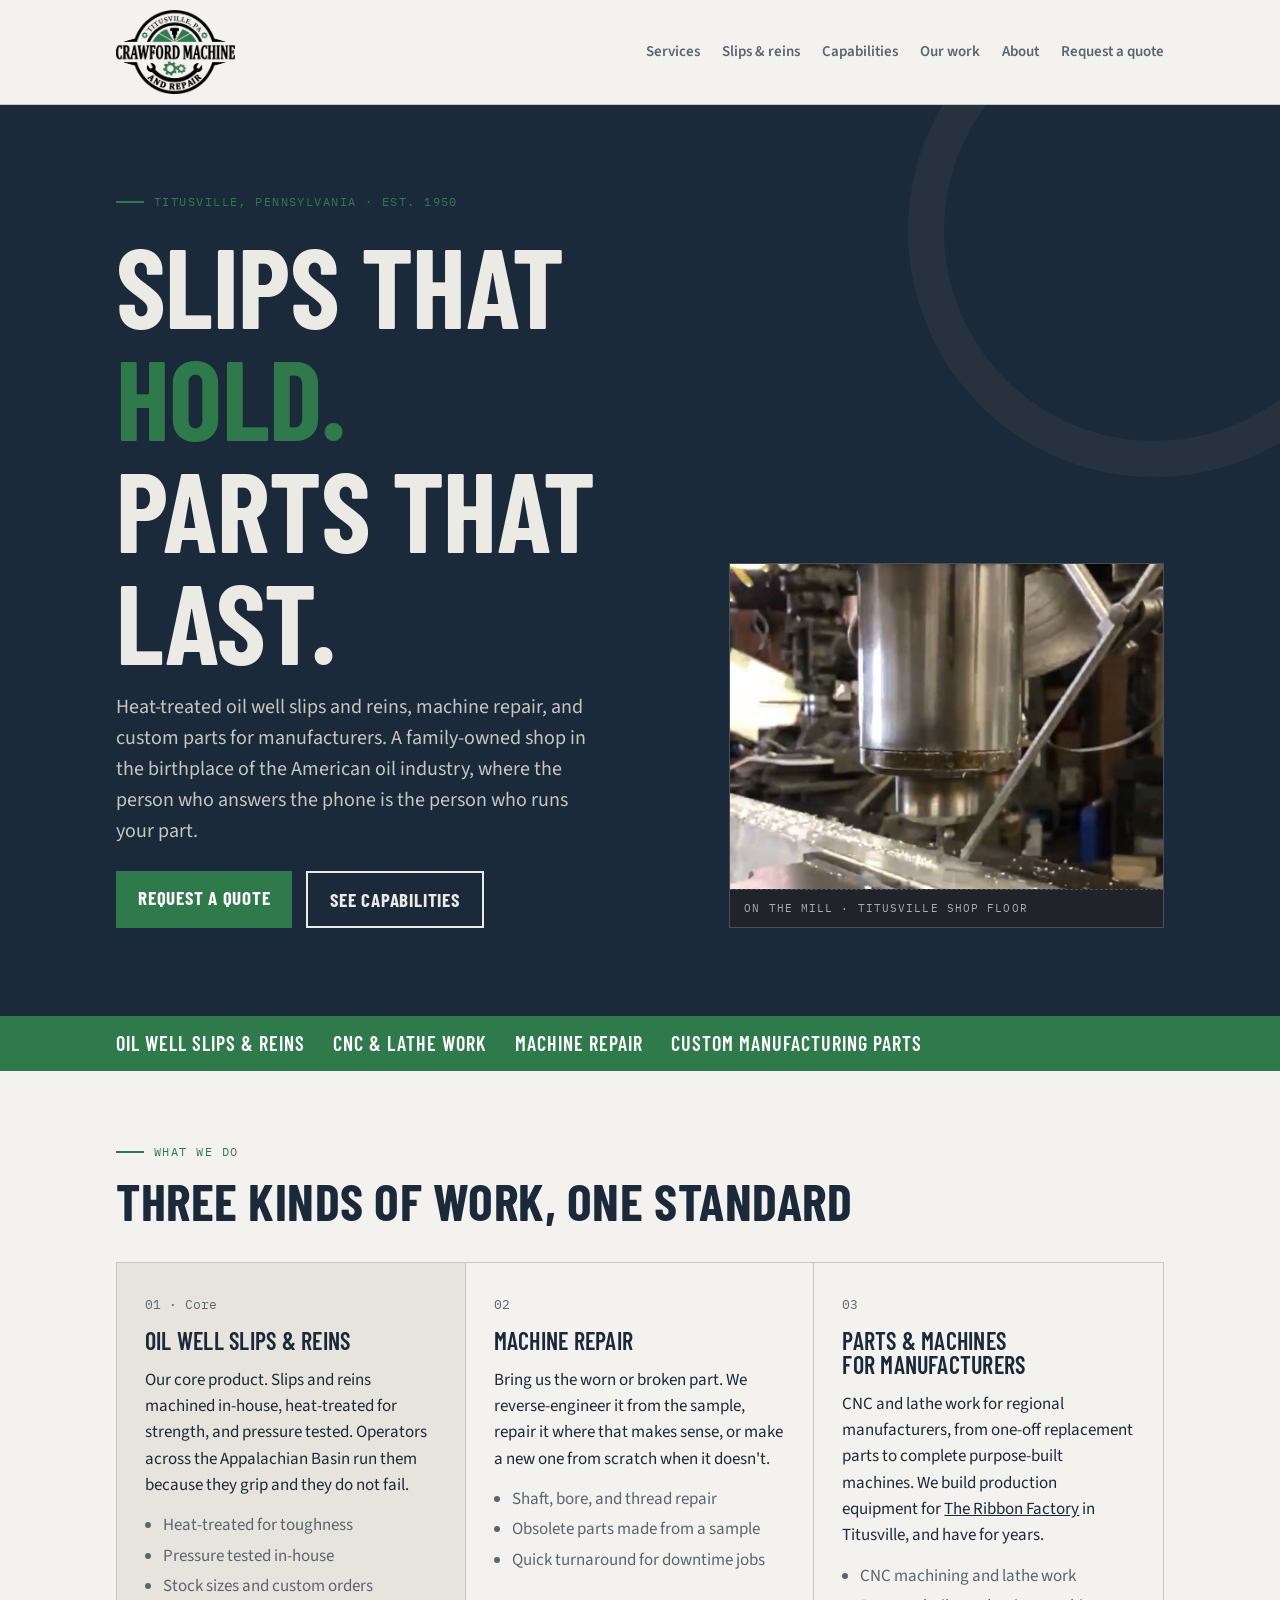
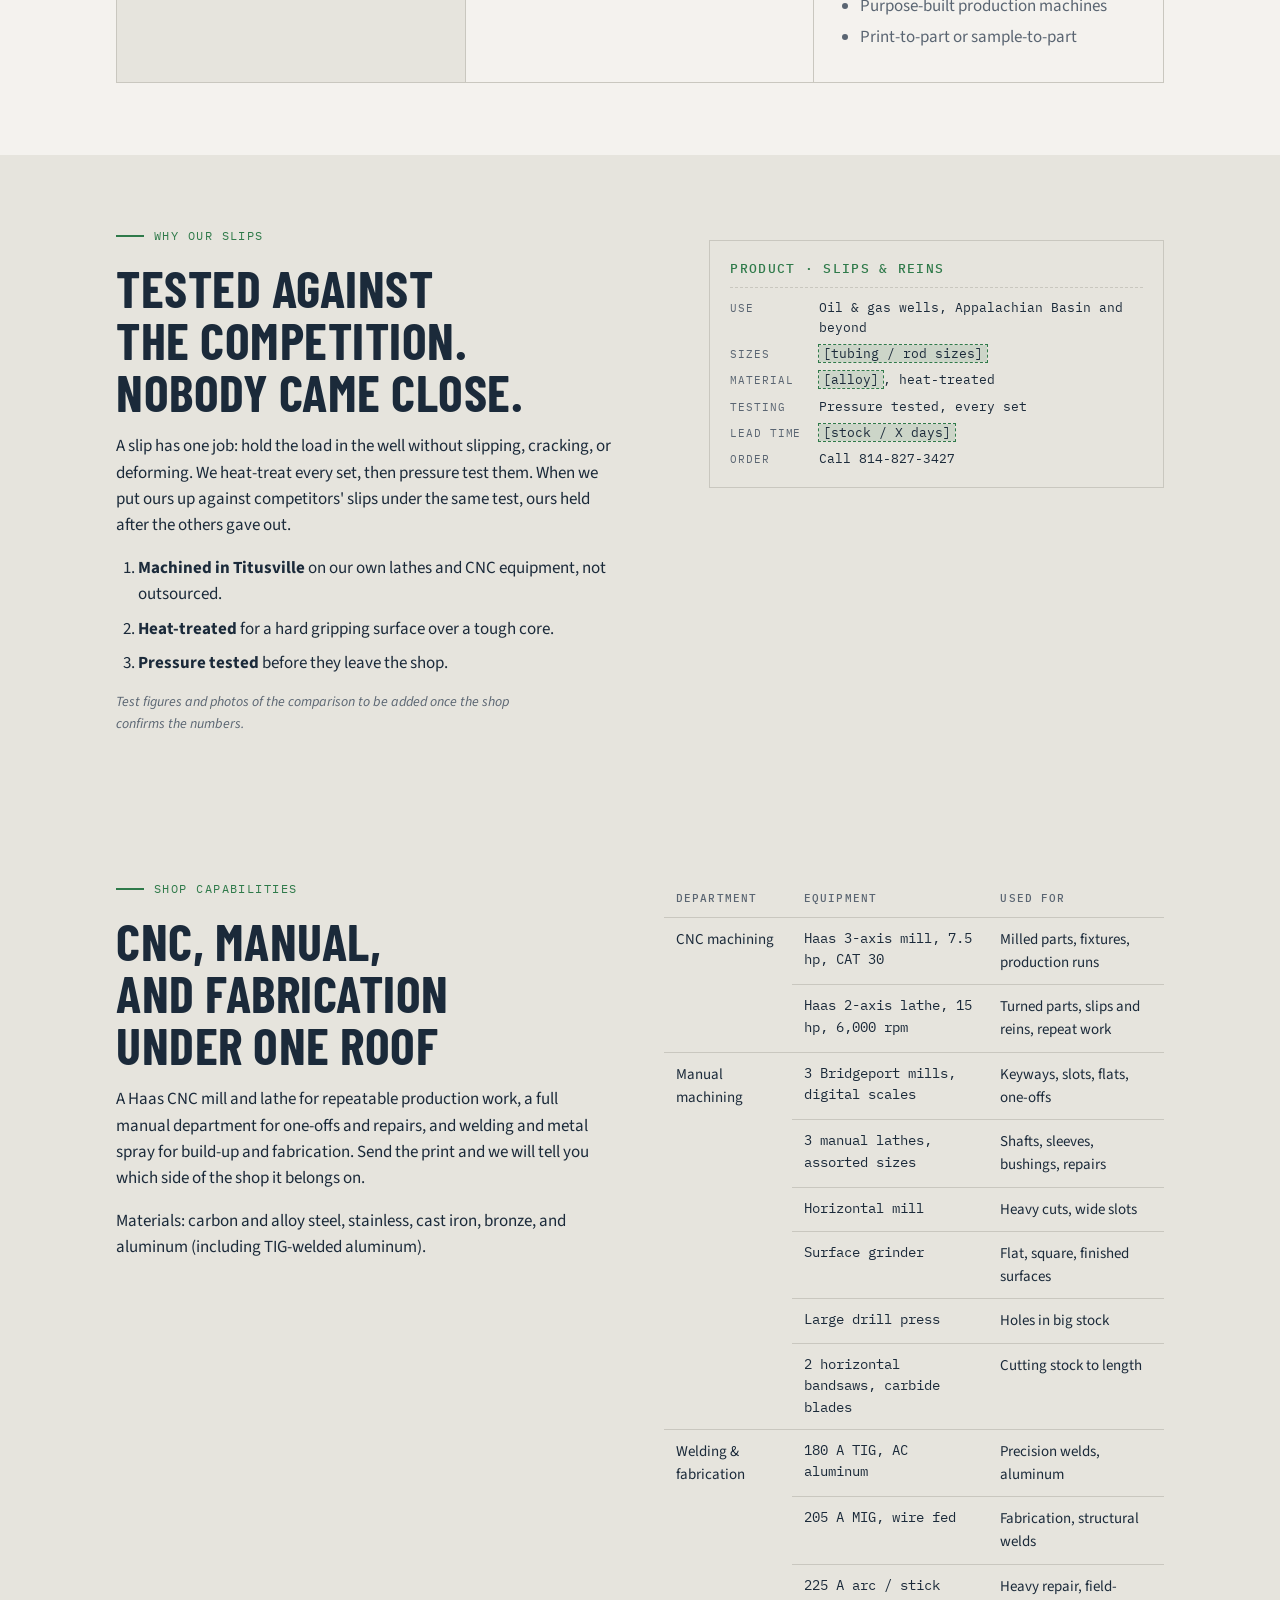
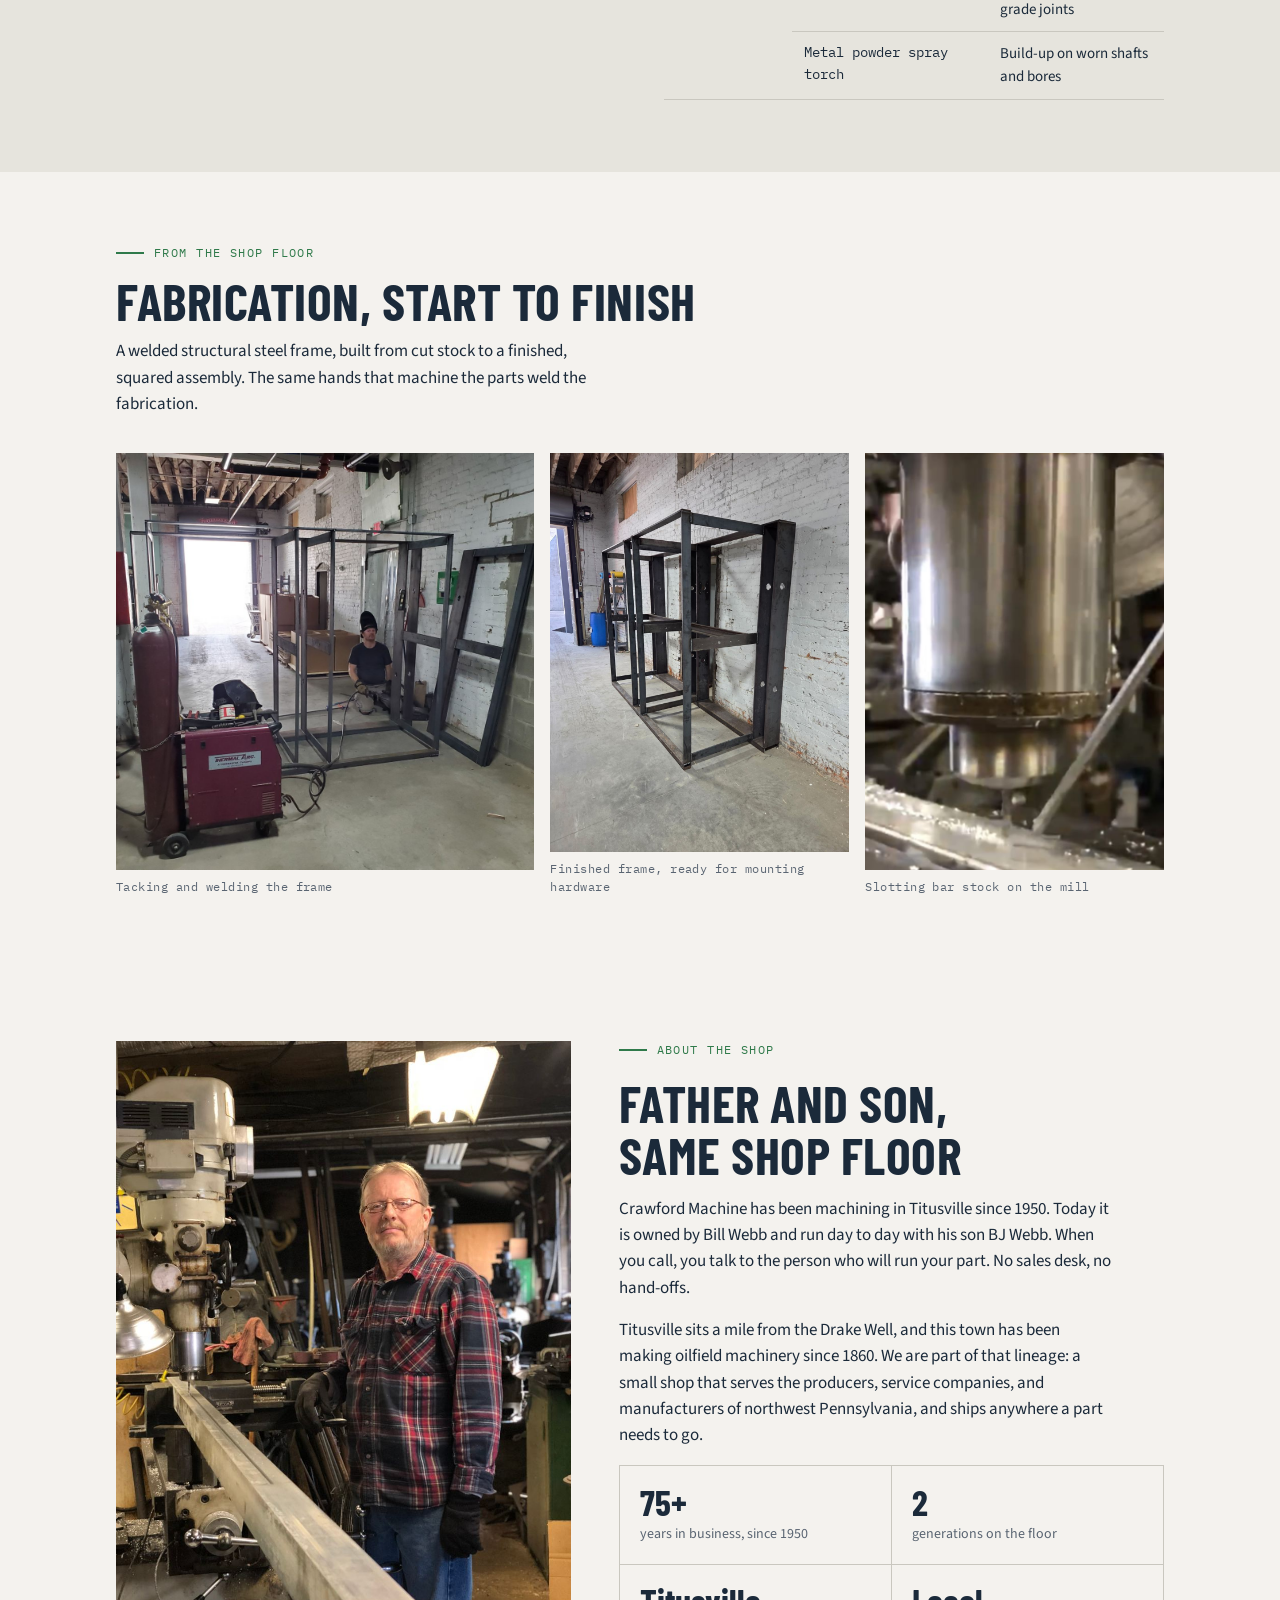
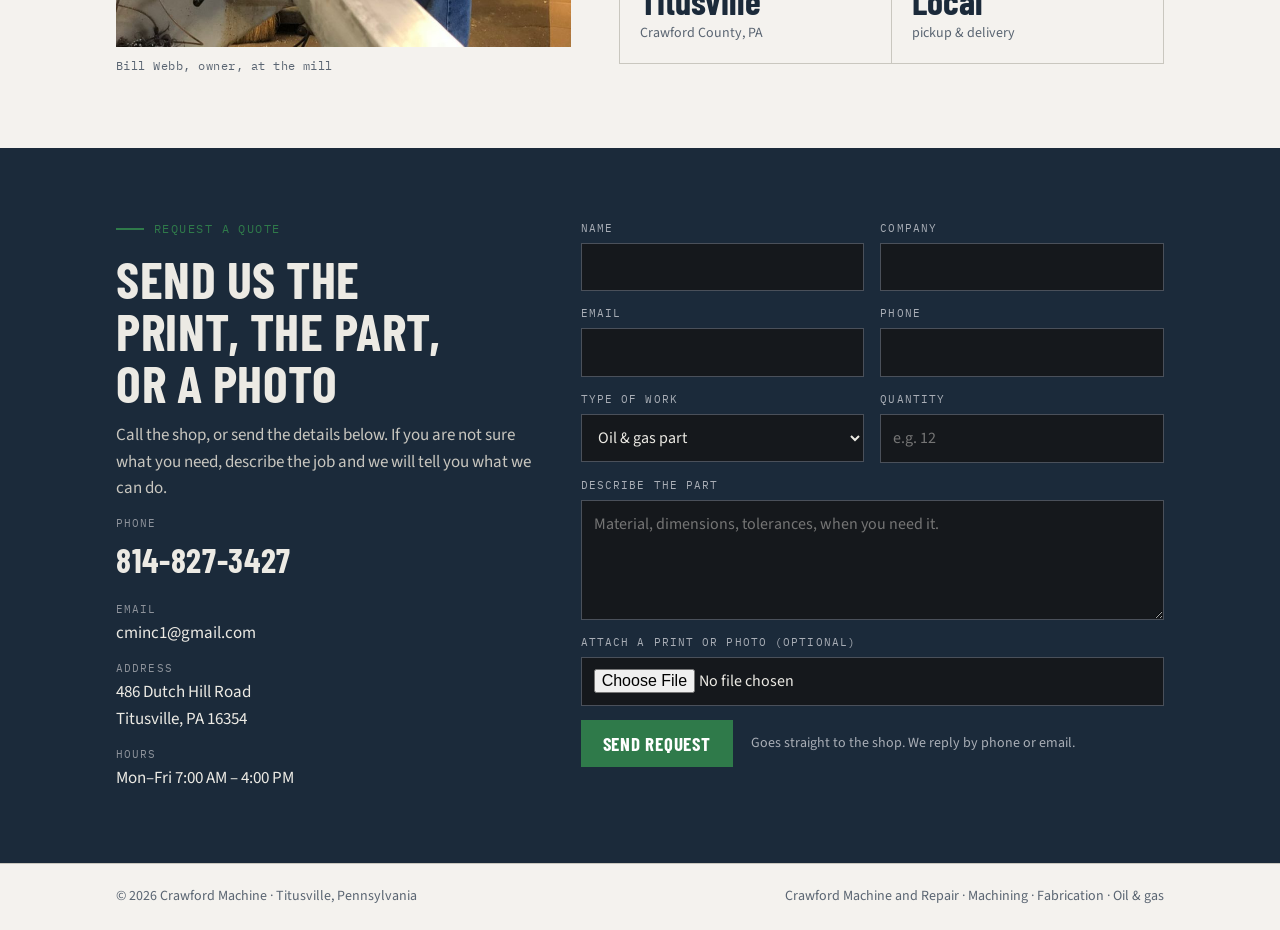
==== commit c07cb068: "Badge logo, fabrication gallery, new favicons Co-Authored-By: Claude Fable 5.1 <noreply@anthropic.co" ====
--- a/index.html
+++ b/index.html
@@ -7,13 +7,14 @@
 <meta name="description" content="Crawford Machine in Titusville, PA makes heat-treated oil well slips and reins, repairs machinery, and machines CNC and lathe parts for manufacturers. Call 814-827-3427 for a quote.">
 <link rel="canonical" href="https://crawfordmachine.com/">
 <link rel="icon" href="/favicon.ico" sizes="32x32">
-<link rel="icon" href="/favicon.svg" type="image/svg+xml">
+<link rel="icon" href="/favicon-32.png" type="image/png" sizes="32x32">
+<link rel="icon" href="/favicon-512.png" type="image/png" sizes="512x512">
 <link rel="apple-touch-icon" href="/apple-touch-icon.png">
 <meta property="og:title" content="Crawford Machine · Titusville, PA">
 <meta property="og:description" content="Oil well slips and reins, machine repair, CNC and lathe work. Family owned in Titusville, Pennsylvania.">
 <meta property="og:image" content="https://crawfordmachine.com/og-image.png">
 <script type="application/ld+json">
-{"@context":"https://schema.org","@type":"LocalBusiness","name":"Crawford Machine","telephone":"+1-814-827-3427","email":"cminc1@gmail.com","url":"https://crawfordmachine.com","logo":"https://crawfordmachine.com/og-image.png","address":{"@type":"PostalAddress","streetAddress":"486 Dutch Hill Road","addressLocality":"Titusville","addressRegion":"PA","postalCode":"16354","addressCountry":"US"},"openingHoursSpecification":{"@type":"OpeningHoursSpecification","dayOfWeek":["Monday","Tuesday","Wednesday","Thursday","Friday"],"opens":"07:00","closes":"16:00"},"foundingDate":"1950","description":"Machine shop making heat-treated oil well slips and reins, machine repair, and CNC and lathe parts for manufacturers."}
+{"@context":"https://schema.org","@type":"LocalBusiness","name":"Crawford Machine","alternateName":"Crawford Machine and Repair","telephone":"+1-814-827-3427","email":"cminc1@gmail.com","url":"https://crawfordmachine.com","logo":"https://crawfordmachine.com/og-image.png","address":{"@type":"PostalAddress","streetAddress":"486 Dutch Hill Road","addressLocality":"Titusville","addressRegion":"PA","postalCode":"16354","addressCountry":"US"},"openingHoursSpecification":{"@type":"OpeningHoursSpecification","dayOfWeek":["Monday","Tuesday","Wednesday","Thursday","Friday"],"opens":"07:00","closes":"16:00"},"foundingDate":"1950","description":"Machine shop making heat-treated oil well slips and reins, machine repair, and CNC and lathe parts for manufacturers."}
 </script>
 <link rel="stylesheet" href="https://fonts.googleapis.com/css2?family=Barlow+Condensed:wght@600;700&family=Source+Sans+3:ital,wght@0,400;0,600;1,400&family=IBM+Plex+Mono:wght@400;500&display=swap">
 <style>
@@ -55,9 +56,9 @@
 
 /* header */
 header{border-bottom:1px solid var(--line);background:var(--bg)}
-header .wrap{display:flex;align-items:center;justify-content:space-between;gap:16px;padding-block:14px;flex-wrap:wrap}
+header .wrap{display:flex;align-items:center;justify-content:space-between;gap:16px;padding-block:10px;flex-wrap:wrap}
 .brand{display:block;text-decoration:none}
-.brand img{height:52px;width:auto;display:block}
+.brand img{height:84px;width:auto;display:block}
 .brand .logo-light{display:var(--logo-light)}
 .brand .logo-dark{display:var(--logo-dark)}
 nav{display:flex;gap:22px;font-weight:600;font-size:15px;flex-wrap:wrap}
@@ -103,6 +104,13 @@
 td.m{font-family:var(--mono);font-variant-numeric:tabular-nums;font-size:14px}
 .tblwrap{overflow-x:auto}
 .note{font-size:14px;color:var(--ink-2);font-style:italic}
+
+/* gallery */
+.gallery{display:grid;grid-template-columns:1.4fr 1fr 1fr;gap:16px;align-items:stretch}
+.gallery figure{margin:0;display:flex;flex-direction:column;gap:8px;min-width:0}
+.gallery img{width:100%;height:100%;min-height:0;object-fit:cover;display:block;aspect-ratio:4/3;max-width:100%}
+.gallery figure:nth-child(2) img{aspect-ratio:3/4}
+.gallery figcaption{font-family:var(--mono);font-size:12px;color:var(--ink-2);letter-spacing:.04em}
 
 /* about */
 .about .grid2{grid-template-columns:1fr 1.2fr}
@@ -152,6 +160,9 @@
 @media (max-width:820px){
   .hero .wrap,.grid2,.about .grid2,.rfq .grid2,.proof .grid2{grid-template-columns:1fr;gap:32px}
   .services{grid-template-columns:1fr}
+  .gallery{grid-template-columns:1fr}
+  .gallery img,.gallery figure:nth-child(2) img{aspect-ratio:4/3}
+  .brand img{height:64px}
   .svc{border-right:0;border-bottom:1px solid var(--line)}
   .svc:last-child{border-bottom:0}
   form{grid-template-columns:1fr}
@@ -165,11 +176,12 @@
 
 <header>
   <div class="wrap">
-    <a class="brand" href="#top" aria-label="Crawford Machine home"><img class="logo-light" src="logo.svg" alt="Crawford Machine" width="700" height="192"><img class="logo-dark" src="logo-reversed.svg" alt="" width="700" height="192"></a>
+    <a class="brand" href="#top" aria-label="Crawford Machine home"><img class="logo-light" src="badge.png" alt="Crawford Machine and Repair, Titusville, PA" width="1072" height="756"><img class="logo-dark" src="badge-reversed.png" alt="" width="1072" height="756"></a>
     <nav>
       <a href="#services">Services</a>
       <a href="#slips">Slips &amp; reins</a>
       <a href="#capabilities">Capabilities</a>
+      <a href="#work">Our work</a>
       <a href="#about">About</a>
       <a href="#quote">Request a quote</a>
     </nav>
@@ -294,6 +306,21 @@
   </div>
 </section>
 
+<section class="band" id="work">
+  <div class="wrap stack" style="gap:36px">
+    <div class="stack" style="gap:12px">
+      <div class="eyebrow">From the shop floor</div>
+      <h2>Fabrication, start to finish</h2>
+      <p>A welded structural steel frame, built from cut stock to a finished, squared assembly. The same hands that machine the parts weld the fabrication.</p>
+    </div>
+    <div class="gallery">
+      <figure><img src="fab-welding.jpg" alt="Welding a large steel frame on the shop floor with a Thermal Arc welder in the foreground" width="1400" height="1050" loading="lazy"><figcaption>Tacking and welding the frame</figcaption></figure>
+      <figure><img src="fab-frame.jpg" alt="Finished welded steel frame with drilled mounting holes" width="1050" height="1400" loading="lazy"><figcaption>Finished frame, ready for mounting hardware</figcaption></figure>
+      <figure><img src="mill.jpg" alt="End mill cutting a slot in a long steel bar" width="1200" height="900" loading="lazy"><figcaption>Slotting bar stock on the mill</figcaption></figure>
+    </div>
+  </div>
+</section>
+
 <section class="band about" id="about">
   <div class="wrap grid2">
     <figure class="portrait">
@@ -350,7 +377,7 @@
 <footer>
   <div class="wrap">
     <span>© 2026 Crawford Machine · Titusville, Pennsylvania</span>
-    <span>Machining · Repair · Fabrication for the oil &amp; gas industry</span>
+    <span>Crawford Machine and Repair · Machining · Fabrication · Oil &amp; gas</span>
   </div>
 </footer>
 
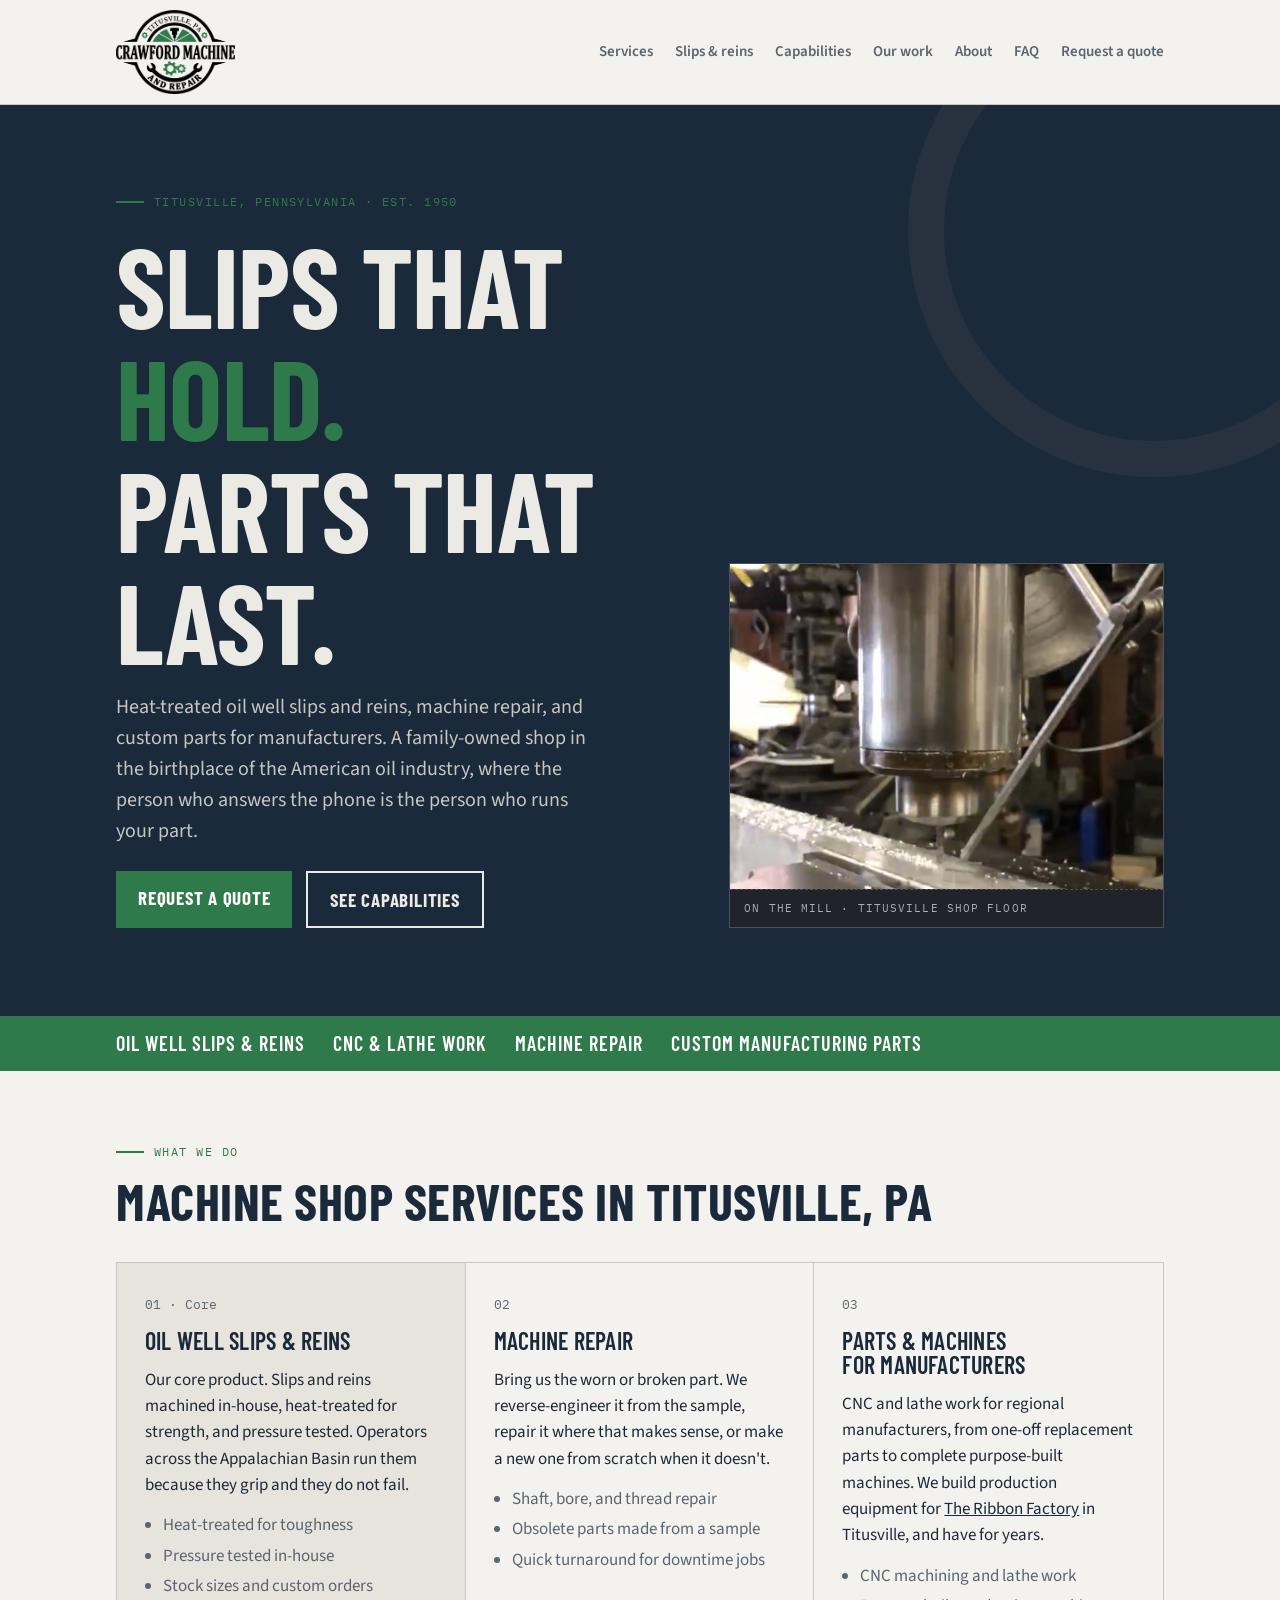
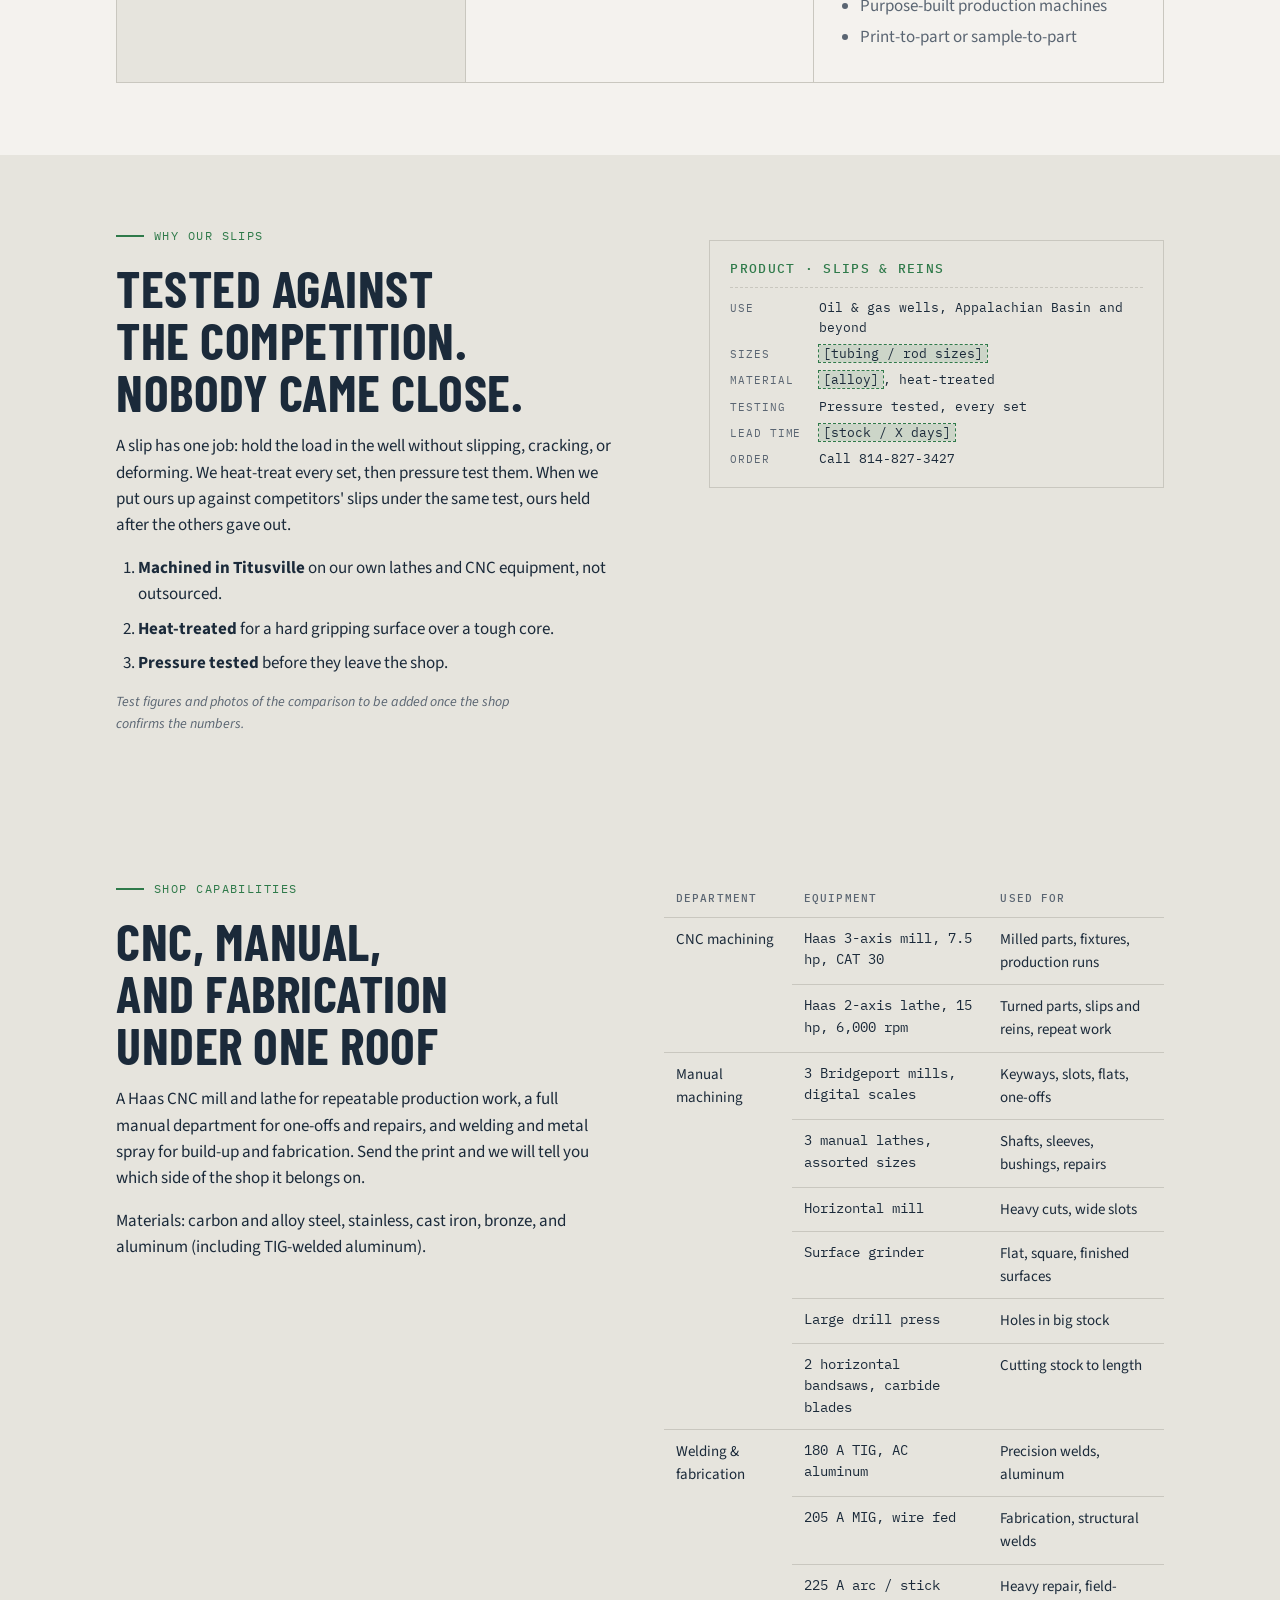
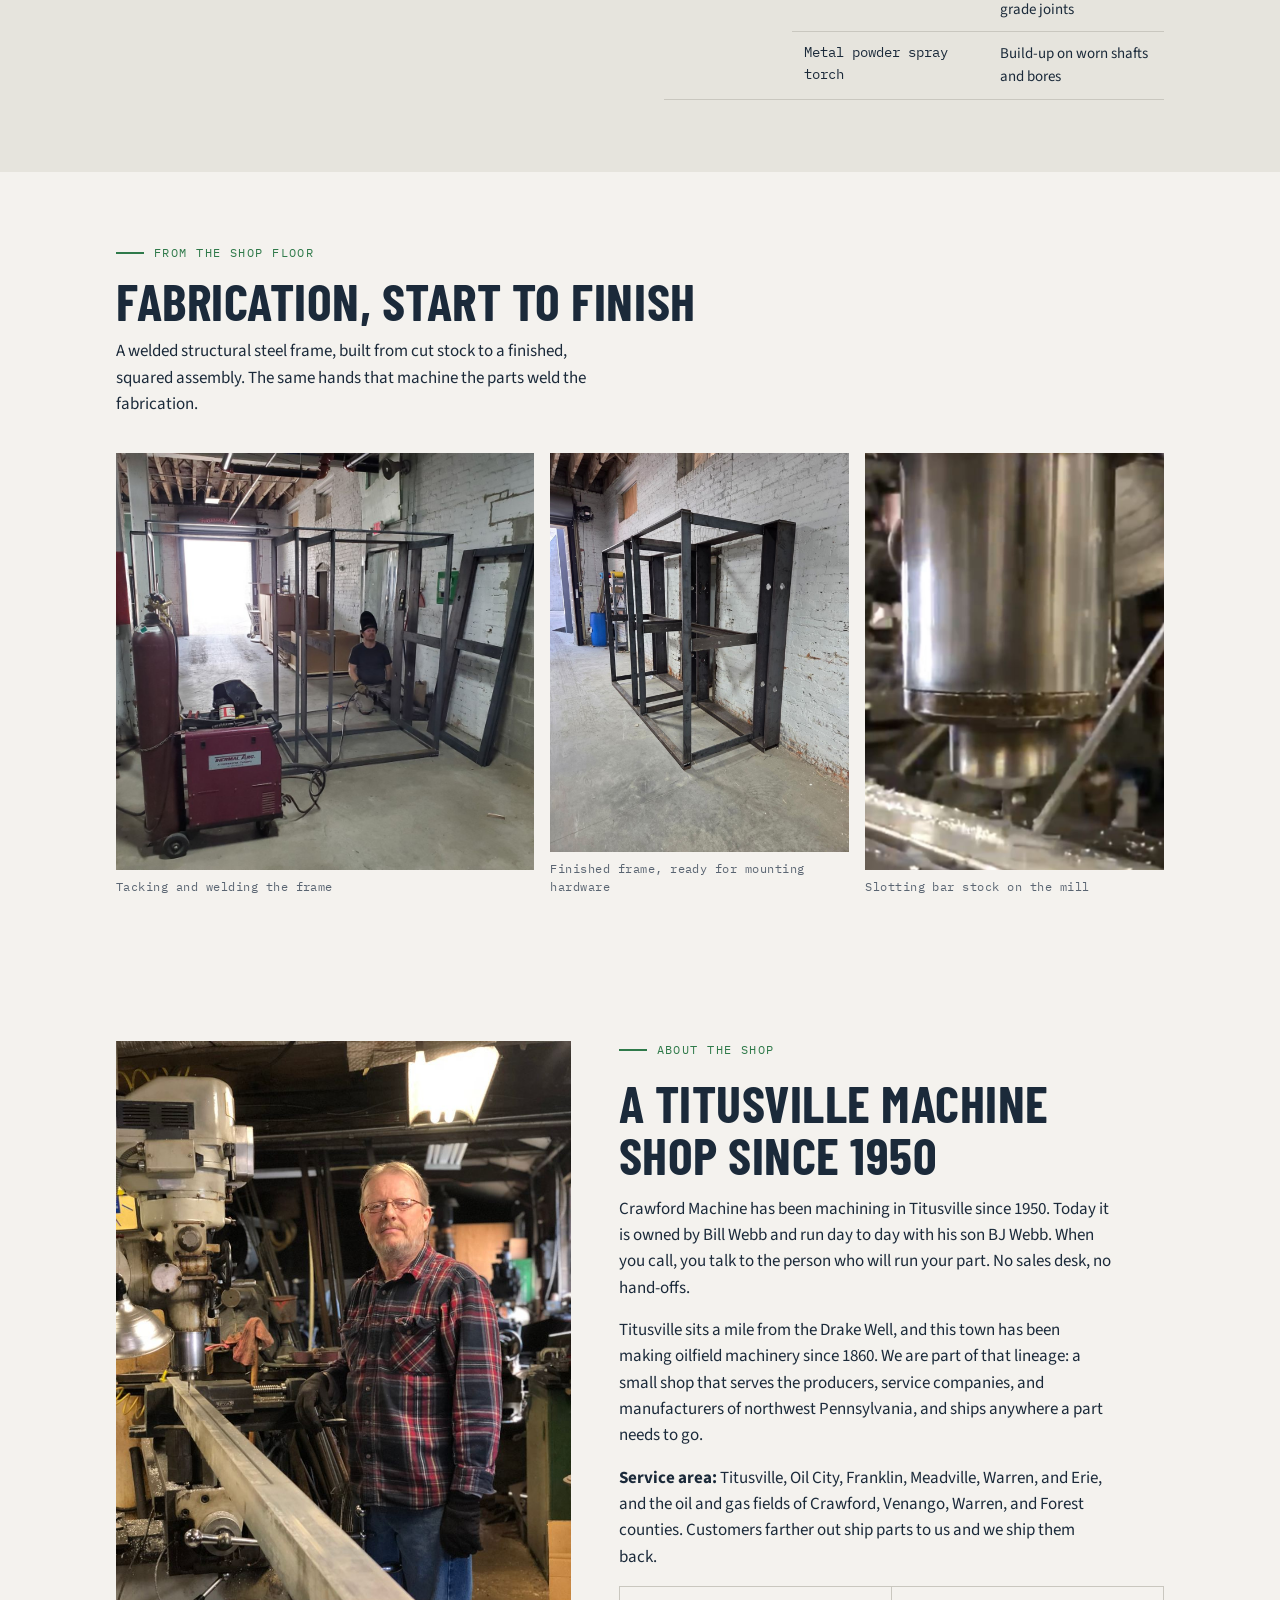
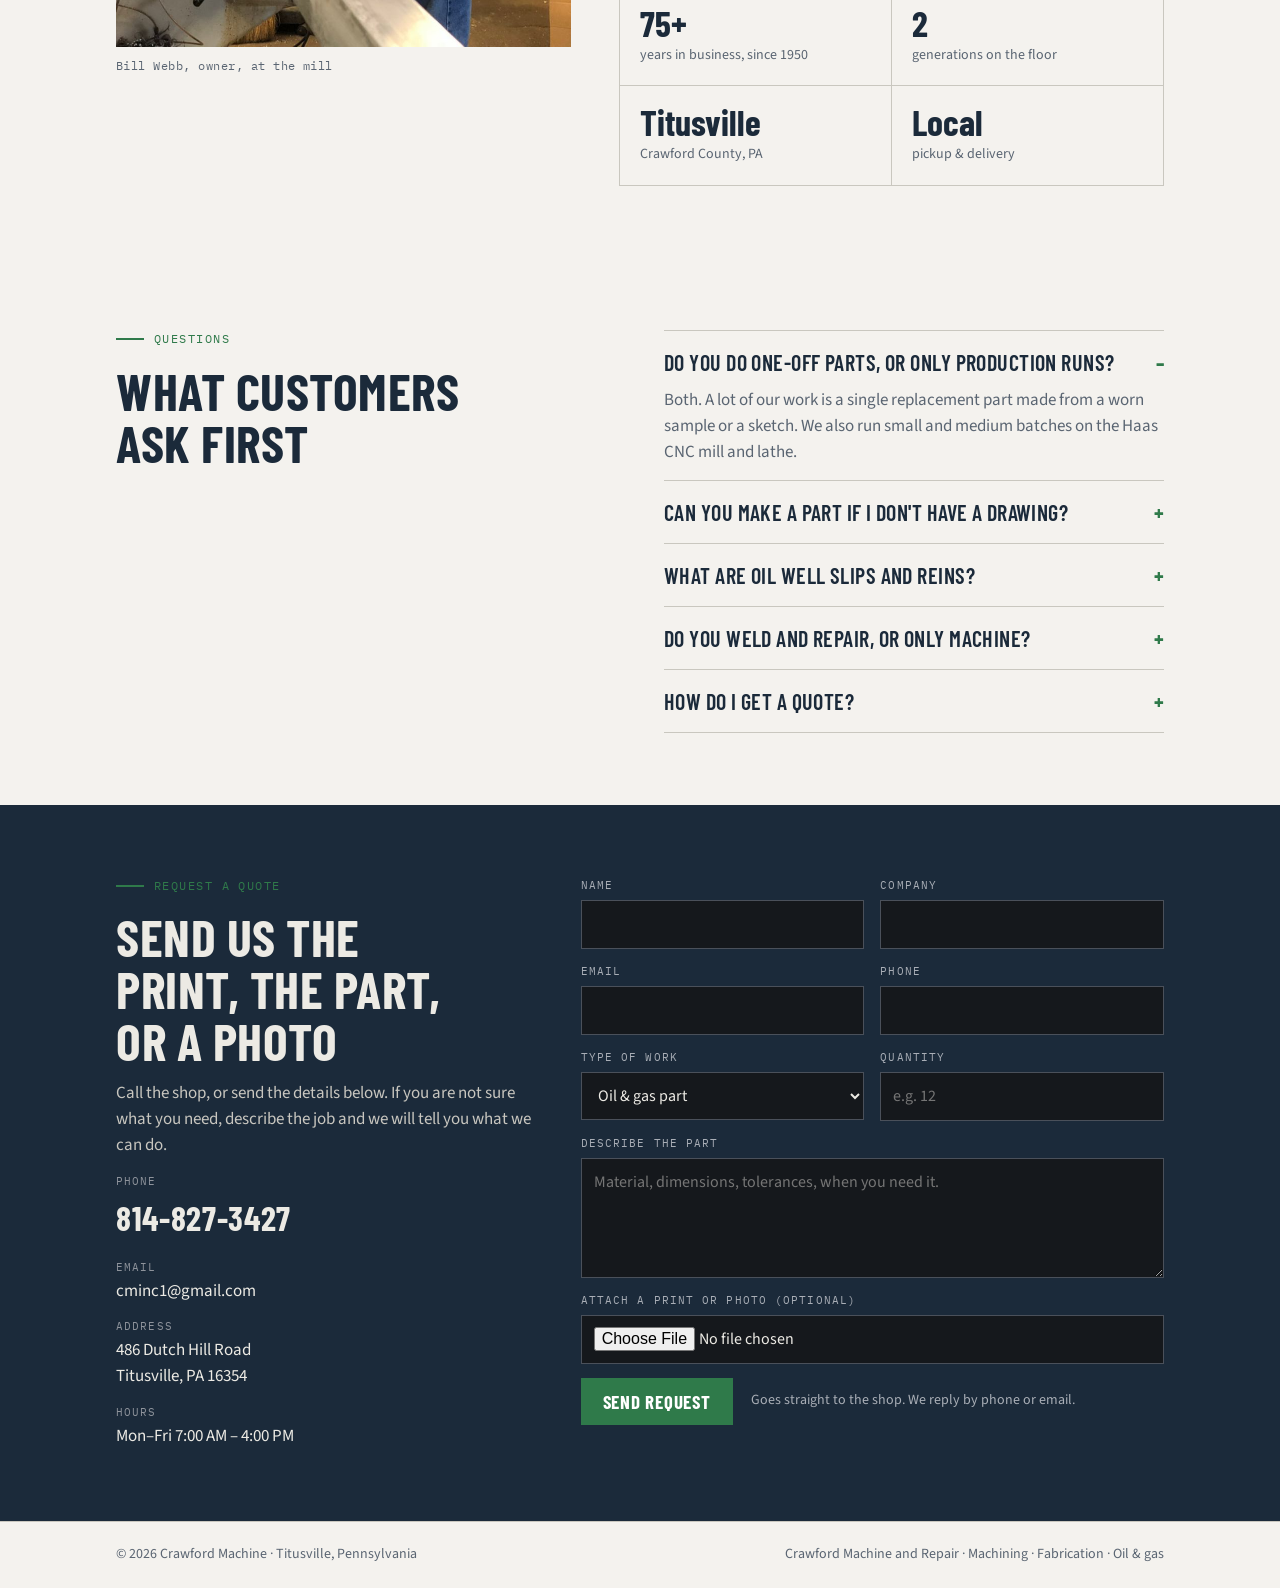
==== commit 4715578b: "SEO: title, headings, service area, FAQ with schema Co-Authored-By: Claude Fable 5.1 <noreply@anthro" ====
--- a/index.html
+++ b/index.html
@@ -3,8 +3,8 @@
 <head>
 <meta charset="utf-8">
 <meta name="viewport" content="width=device-width, initial-scale=1">
-<title>Crawford Machine</title>
-<meta name="description" content="Crawford Machine in Titusville, PA makes heat-treated oil well slips and reins, repairs machinery, and machines CNC and lathe parts for manufacturers. Call 814-827-3427 for a quote.">
+<title>Crawford Machine | Machine Shop in Titusville, PA – CNC Machining, Oil Well Slips, Welding &amp; Repair</title>
+<meta name="description" content="Family-owned machine shop in Titusville, PA since 1950. CNC and manual machining, heat-treated oil well slips and reins, welding and machine repair for northwest Pennsylvania. Call 814-827-3427.">
 <link rel="canonical" href="https://crawfordmachine.com/">
 <link rel="icon" href="/favicon.ico" sizes="32x32">
 <link rel="icon" href="/favicon-32.png" type="image/png" sizes="32x32">
@@ -14,7 +14,10 @@
 <meta property="og:description" content="Oil well slips and reins, machine repair, CNC and lathe work. Family owned in Titusville, Pennsylvania.">
 <meta property="og:image" content="https://crawfordmachine.com/og-image.png">
 <script type="application/ld+json">
-{"@context":"https://schema.org","@type":"LocalBusiness","name":"Crawford Machine","alternateName":"Crawford Machine and Repair","telephone":"+1-814-827-3427","email":"cminc1@gmail.com","url":"https://crawfordmachine.com","logo":"https://crawfordmachine.com/og-image.png","address":{"@type":"PostalAddress","streetAddress":"486 Dutch Hill Road","addressLocality":"Titusville","addressRegion":"PA","postalCode":"16354","addressCountry":"US"},"openingHoursSpecification":{"@type":"OpeningHoursSpecification","dayOfWeek":["Monday","Tuesday","Wednesday","Thursday","Friday"],"opens":"07:00","closes":"16:00"},"foundingDate":"1950","description":"Machine shop making heat-treated oil well slips and reins, machine repair, and CNC and lathe parts for manufacturers."}
+{"@context":"https://schema.org","@type":"LocalBusiness","name":"Crawford Machine","alternateName":"Crawford Machine and Repair","telephone":"+1-814-827-3427","email":"cminc1@gmail.com","url":"https://crawfordmachine.com","logo":"https://crawfordmachine.com/og-image.png","address":{"@type":"PostalAddress","streetAddress":"486 Dutch Hill Road","addressLocality":"Titusville","addressRegion":"PA","postalCode":"16354","addressCountry":"US"},"areaServed":["Titusville PA","Oil City PA","Franklin PA","Meadville PA","Warren PA","Erie PA","Crawford County PA","Venango County PA"],"makesOffer":[{"@type":"Offer","itemOffered":{"@type":"Product","name":"Oil well slips and reins","description":"Heat-treated, pressure-tested slips and reins machined in Titusville, PA."}},{"@type":"Offer","itemOffered":{"@type":"Service","name":"CNC and manual machining"}},{"@type":"Offer","itemOffered":{"@type":"Service","name":"Welding and machine repair"}}],"openingHoursSpecification":{"@type":"OpeningHoursSpecification","dayOfWeek":["Monday","Tuesday","Wednesday","Thursday","Friday"],"opens":"07:00","closes":"16:00"},"foundingDate":"1950","description":"Machine shop making heat-treated oil well slips and reins, machine repair, and CNC and lathe parts for manufacturers."}
+</script>
+<script type="application/ld+json">
+{"@context":"https://schema.org","@type":"FAQPage","mainEntity":[{"@type":"Question","name":"Do you do one-off parts, or only production runs?","acceptedAnswer":{"@type":"Answer","text":"Both. A lot of our work is a single replacement part made from a worn sample or a sketch. We also run small and medium batches on the Haas CNC mill and lathe."}},{"@type":"Question","name":"Can you make a part if I don't have a drawing?","acceptedAnswer":{"@type":"Answer","text":"Yes. Bring the old part, or a photo and the critical dimensions, and we will reverse-engineer it."}},{"@type":"Question","name":"What are oil well slips and reins?","acceptedAnswer":{"@type":"Answer","text":"Slips are the wedge-shaped grips that hold tubing or rod in the well; reins connect and carry them. Ours are machined in Titusville, heat-treated, and pressure tested."}},{"@type":"Question","name":"Do you weld and repair, or only machine?","acceptedAnswer":{"@type":"Answer","text":"We do all three: TIG, MIG and stick welding, plus metal spray for building up worn shafts and bores before re-machining."}}]}
 </script>
 <link rel="stylesheet" href="https://fonts.googleapis.com/css2?family=Barlow+Condensed:wght@600;700&family=Source+Sans+3:ital,wght@0,400;0,600;1,400&family=IBM+Plex+Mono:wght@400;500&display=swap">
 <style>
@@ -119,6 +122,14 @@
 .fact b{display:block;font-family:var(--display);font-size:36px;font-weight:700;line-height:1}
 .fact span{font-size:14px;color:var(--ink-2)}
 
+/* faq */
+.faq{display:flex;flex-direction:column;border-top:1px solid var(--line)}
+.faq details{border-bottom:1px solid var(--line);padding:14px 0}
+.faq summary{cursor:pointer;font-family:var(--display);font-size:22px;font-weight:600;text-transform:uppercase;letter-spacing:.02em;list-style:none;display:flex;justify-content:space-between;gap:16px}
+.faq summary::after{content:"+";color:var(--accent);font-weight:700}
+.faq details[open] summary::after{content:"–"}
+.faq p{margin-top:8px;color:var(--ink-2)}
+
 /* quote form */
 .rfq{background:var(--steel);color:var(--steel-fg)}
 .rfq .grid2{grid-template-columns:1fr 1.4fr}
@@ -183,6 +194,7 @@
       <a href="#capabilities">Capabilities</a>
       <a href="#work">Our work</a>
       <a href="#about">About</a>
+      <a href="#faq">FAQ</a>
       <a href="#quote">Request a quote</a>
     </nav>
   </div>
@@ -214,7 +226,7 @@
   <div class="wrap stack" style="gap:36px">
     <div class="stack" style="gap:12px">
       <div class="eyebrow">What we do</div>
-      <h2>Three kinds of work, one standard</h2>
+      <h2>Machine shop services in Titusville, PA</h2>
     </div>
     <div class="services">
       <div class="svc primary">
@@ -329,15 +341,32 @@
     </figure>
     <div class="stack">
       <div class="eyebrow">About the shop</div>
-      <h2>Father and son, same shop floor</h2>
+      <h2>A Titusville machine shop since 1950</h2>
       <p>Crawford Machine has been machining in Titusville since 1950. Today it is owned by Bill Webb and run day to day with his son BJ Webb. When you call, you talk to the person who will run your part. No sales desk, no hand-offs.</p>
       <p>Titusville sits a mile from the Drake Well, and this town has been making oilfield machinery since 1860. We are part of that lineage: a small shop that serves the producers, service companies, and manufacturers of northwest Pennsylvania, and ships anywhere a part needs to go.</p>
+      <p><b>Service area:</b> Titusville, Oil City, Franklin, Meadville, Warren, and Erie, and the oil and gas fields of Crawford, Venango, Warren, and Forest counties. Customers farther out ship parts to us and we ship them back.</p>
       <div class="facts">
         <div class="fact"><b>75+</b><span>years in business, since 1950</span></div>
         <div class="fact"><b>2</b><span>generations on the floor</span></div>
         <div class="fact"><b>Titusville</b><span>Crawford County, PA</span></div>
         <div class="fact"><b>Local</b><span>pickup &amp; delivery</span></div>
       </div>
+    </div>
+  </div>
+</section>
+
+<section class="band" id="faq">
+  <div class="wrap grid2">
+    <div class="stack">
+      <div class="eyebrow">Questions</div>
+      <h2>What customers ask first</h2>
+    </div>
+    <div class="faq">
+      <details open><summary>Do you do one-off parts, or only production runs?</summary><p>Both. A lot of our work is a single replacement part made from a worn sample or a sketch. We also run small and medium batches on the Haas CNC mill and lathe.</p></details>
+      <details><summary>Can you make a part if I don't have a drawing?</summary><p>Yes. Bring the old part, or a photo and the critical dimensions, and we will reverse-engineer it. If you have a print, PDF or DXF is easiest.</p></details>
+      <details><summary>What are oil well slips and reins?</summary><p>Slips are the wedge-shaped grips that hold tubing or rod in the well; reins connect and carry them. Ours are machined in Titusville, heat-treated, and pressure tested before they ship.</p></details>
+      <details><summary>Do you weld and repair, or only machine?</summary><p>We do all three. TIG (including aluminum), MIG, and stick welding, plus metal spray for building up worn shafts and bores before re-machining.</p></details>
+      <details><summary>How do I get a quote?</summary><p>Call 814-827-3427 during shop hours, email cminc1@gmail.com, or use the form below. Attach a print or photo if you have one.</p></details>
     </div>
   </div>
 </section>
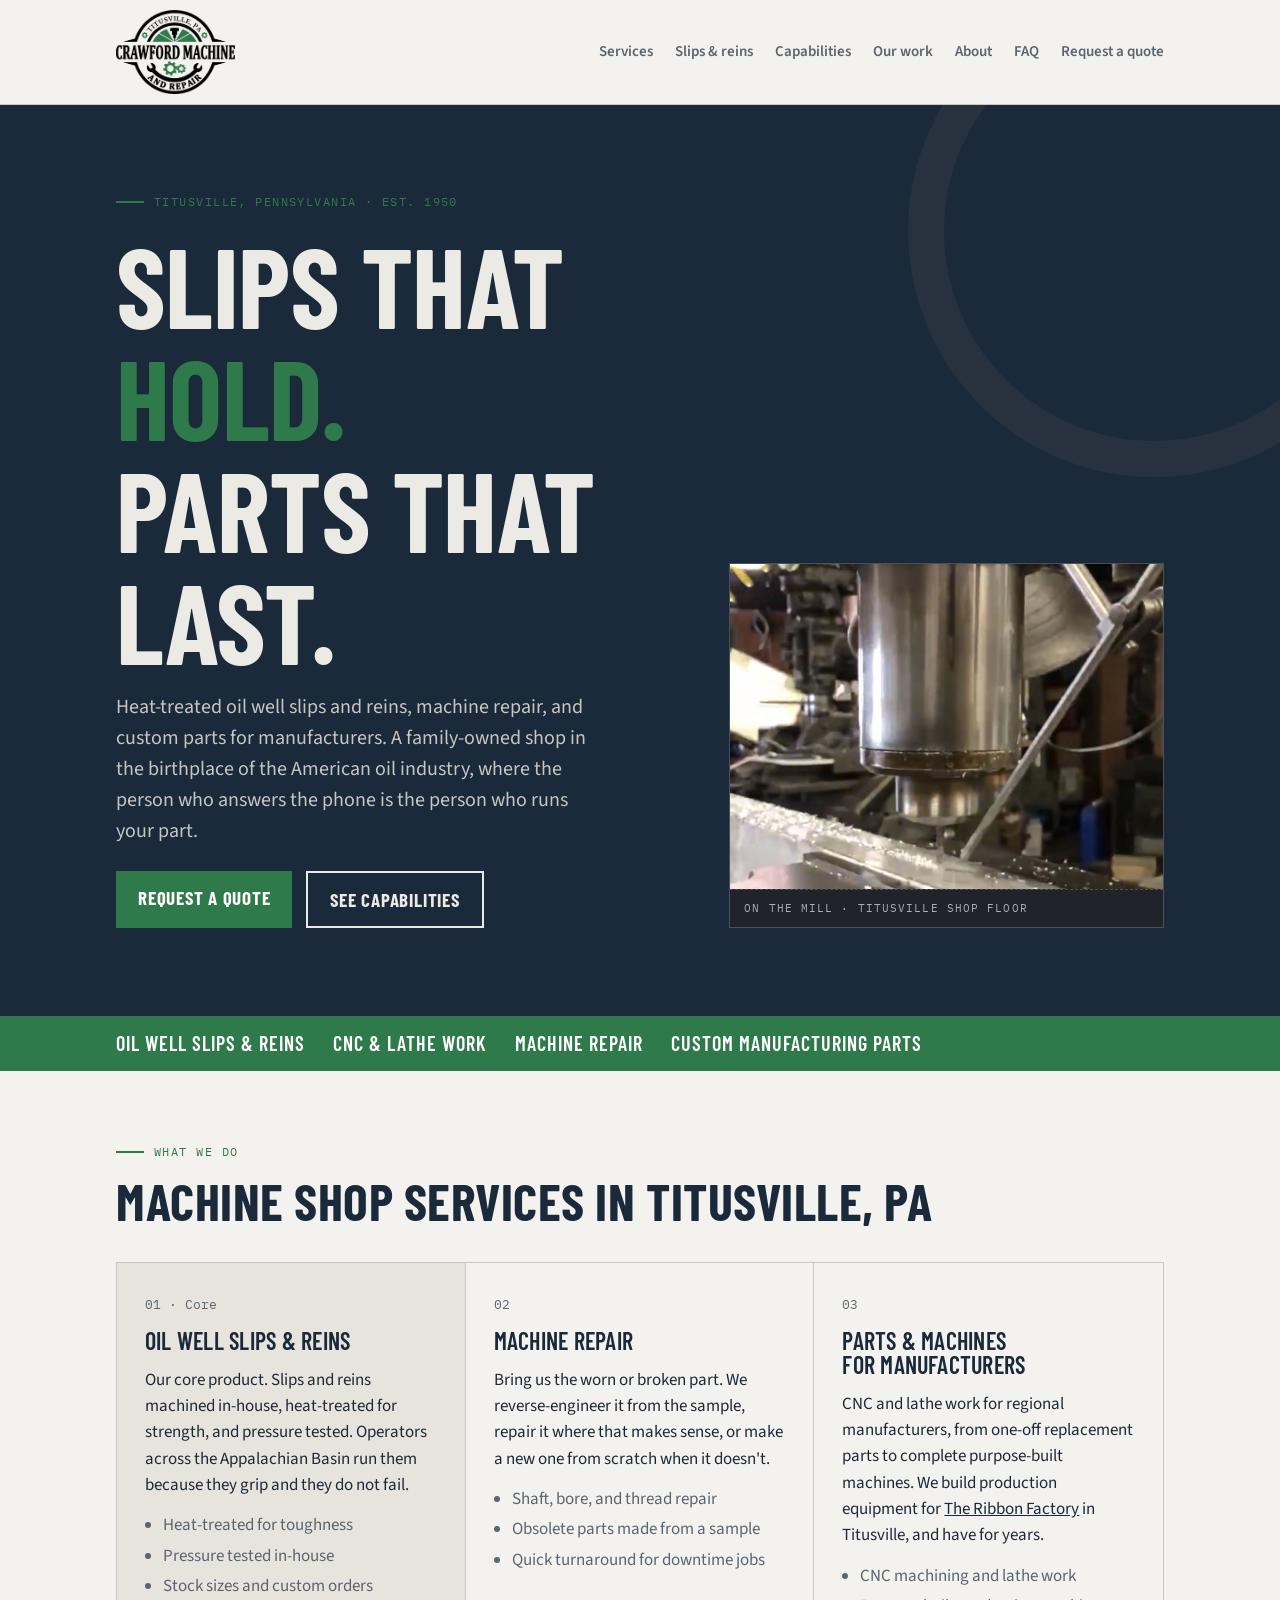
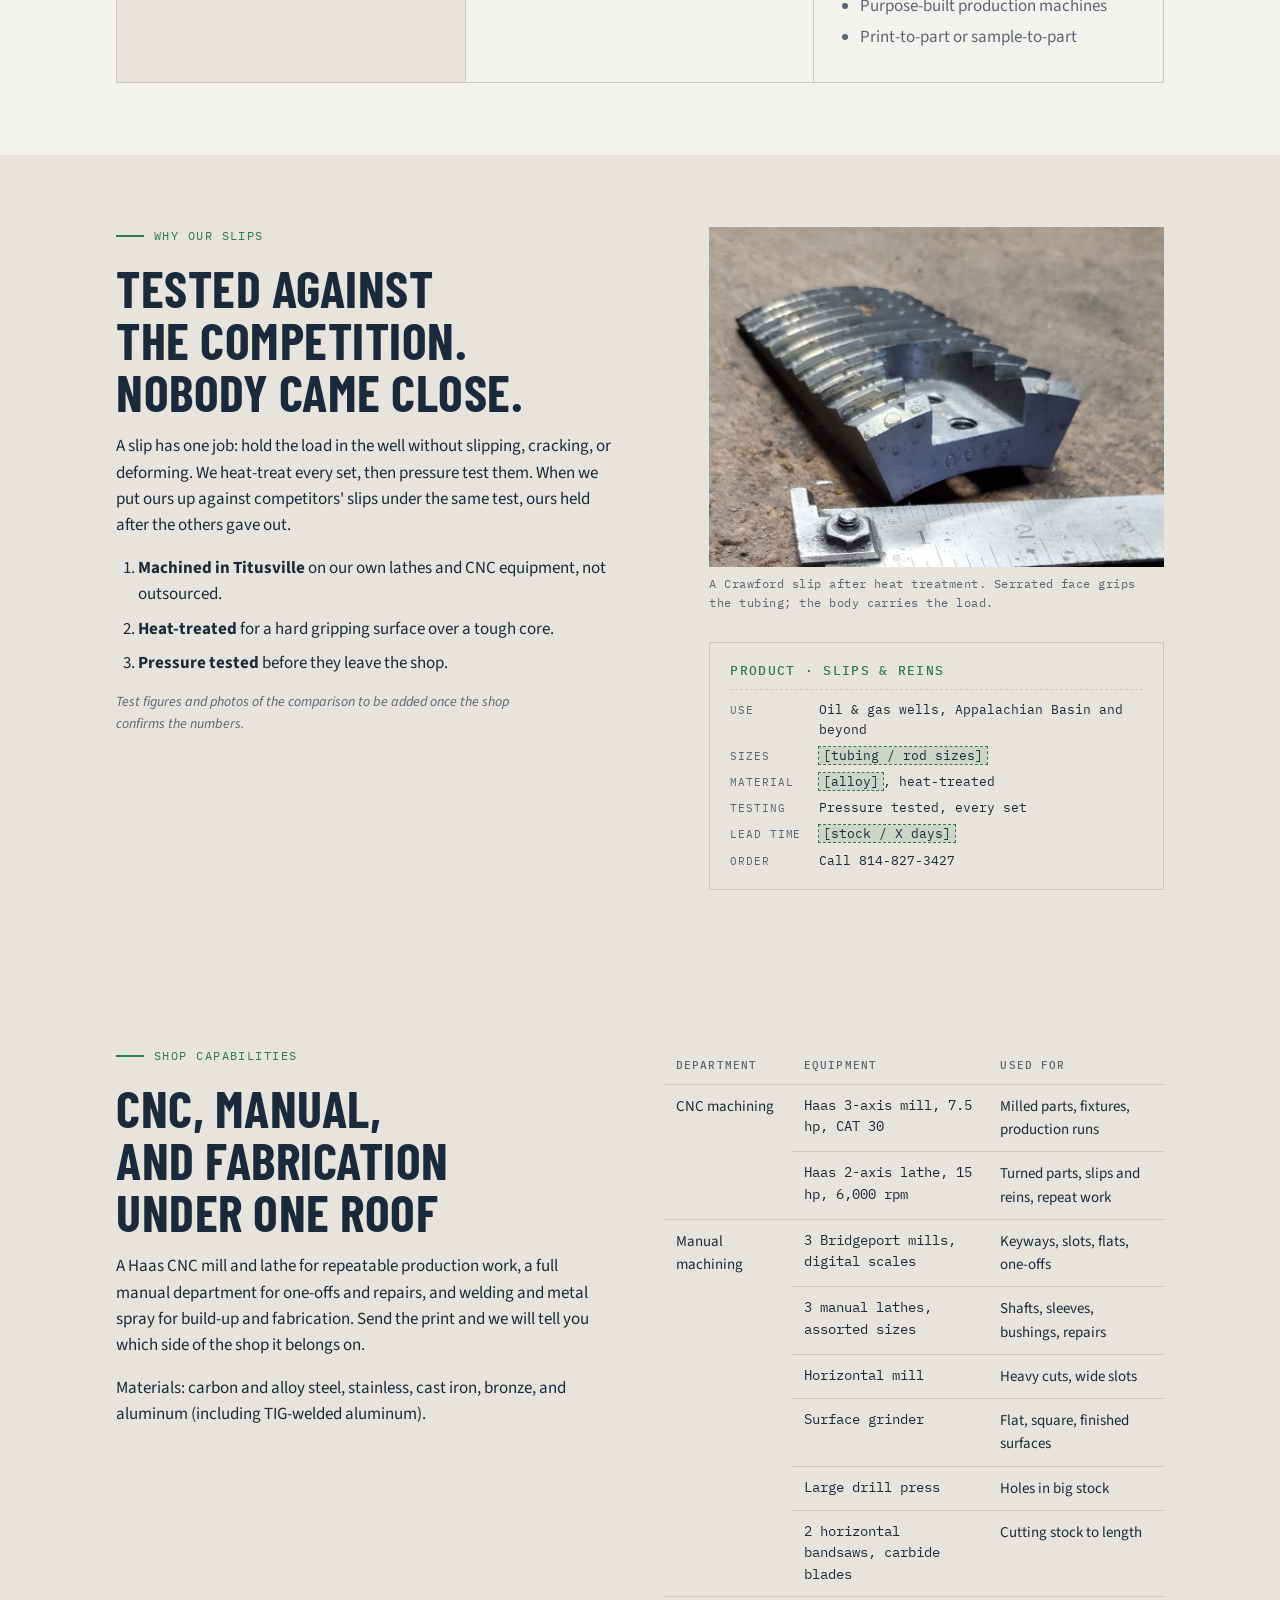
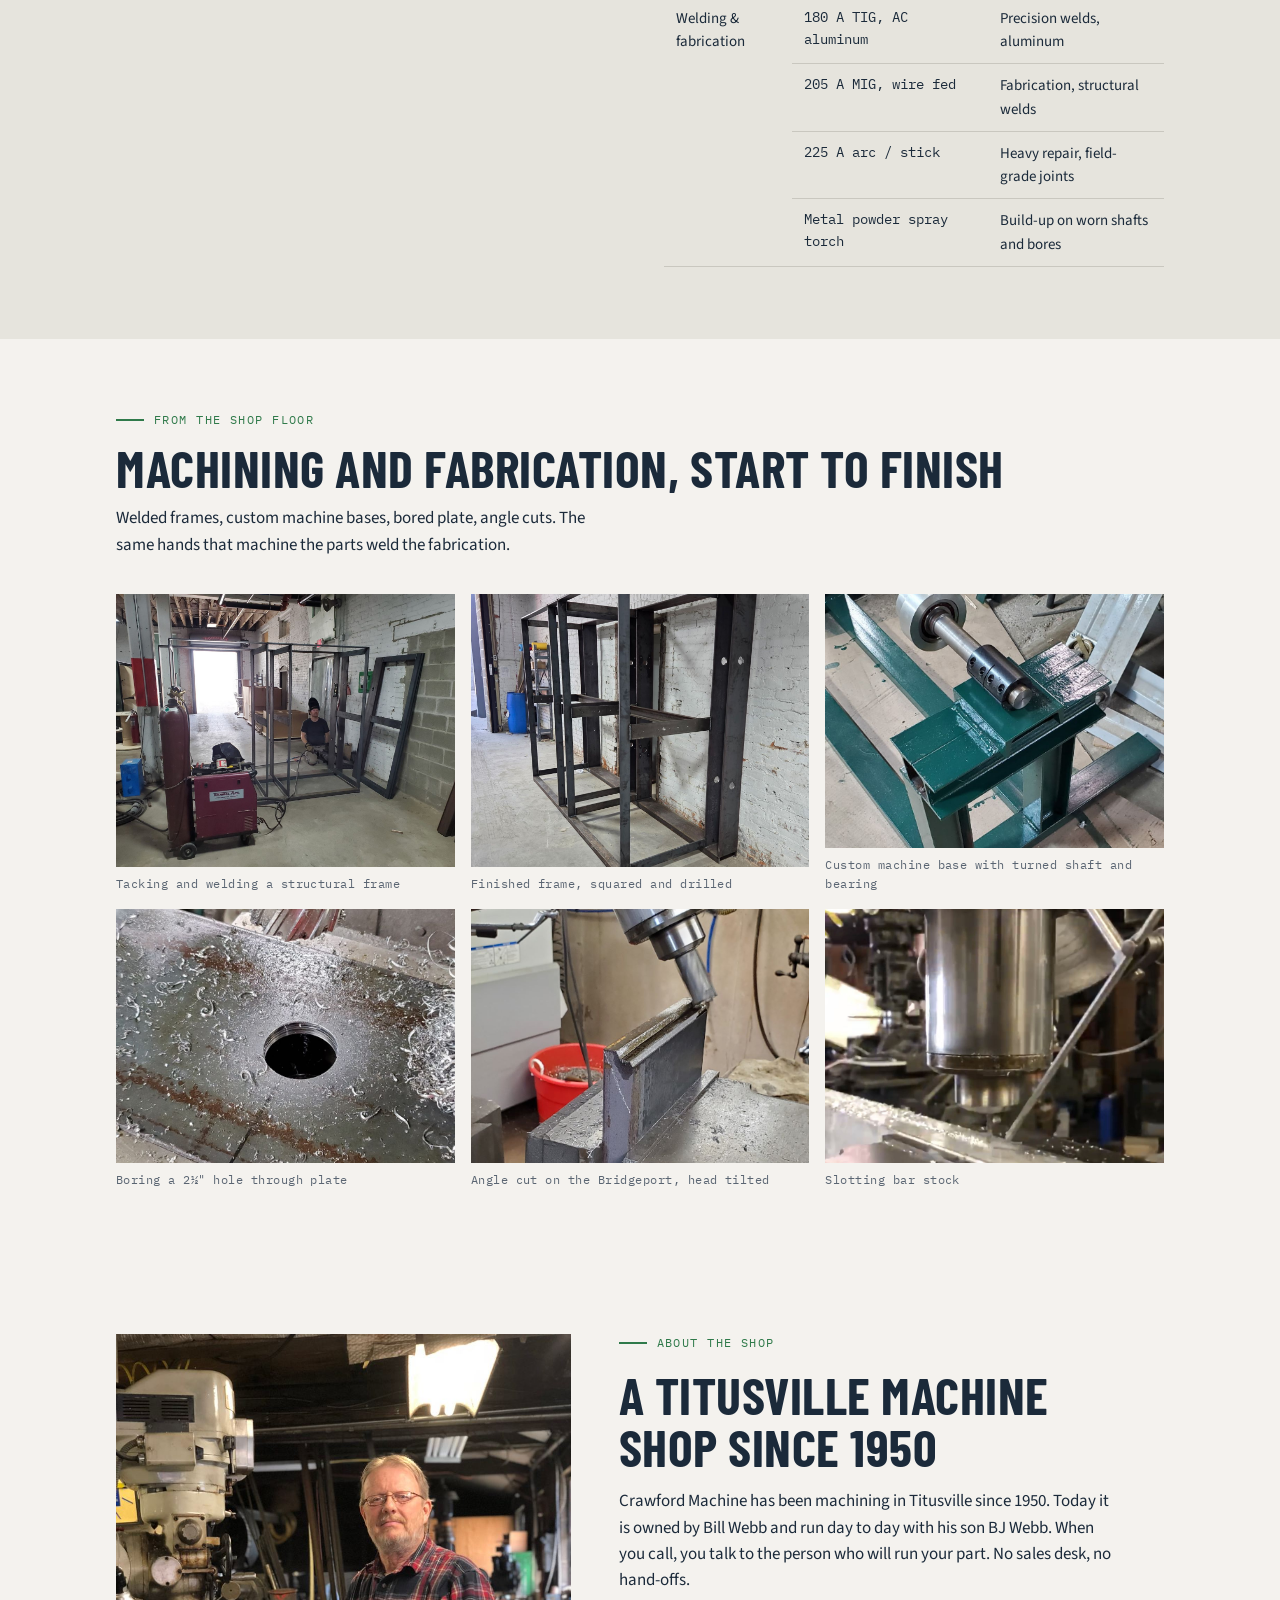
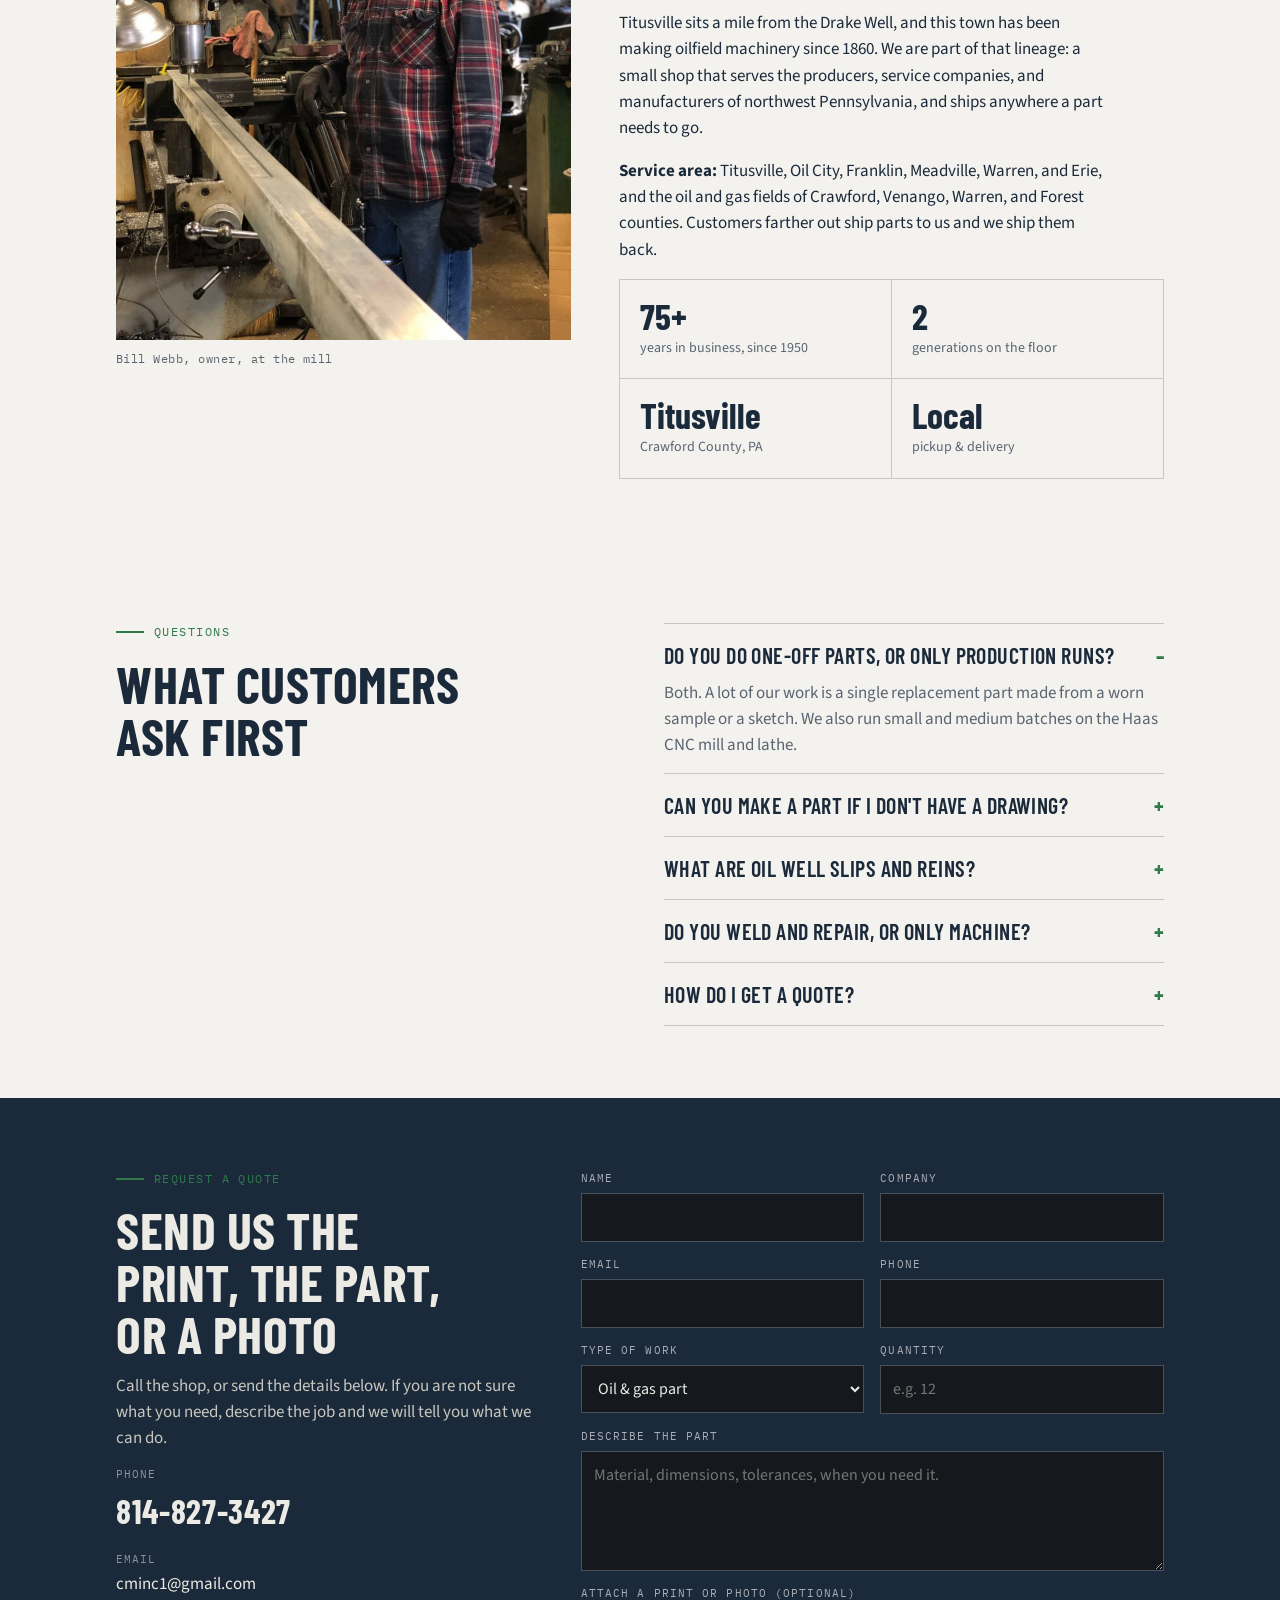
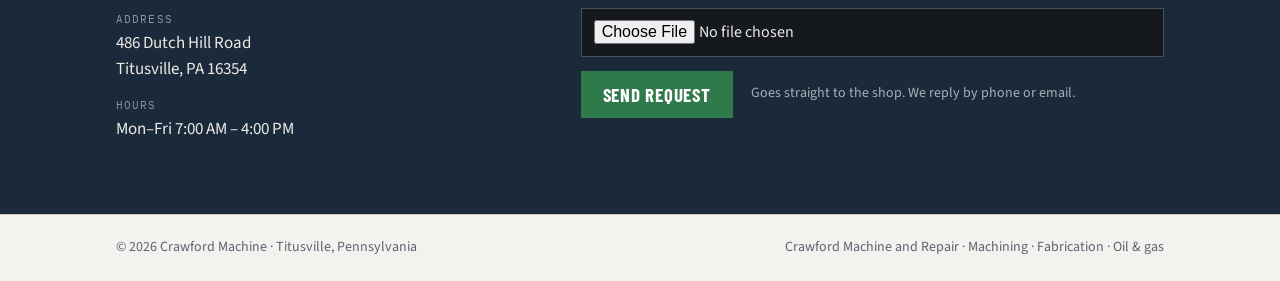
==== commit 1460ca49: "Slip photo, four more shop-floor photos Co-Authored-By: Claude Fable 5.1 <noreply@anthropic.com> Cla" ====
--- a/index.html
+++ b/index.html
@@ -109,10 +109,9 @@
 .note{font-size:14px;color:var(--ink-2);font-style:italic}
 
 /* gallery */
-.gallery{display:grid;grid-template-columns:1.4fr 1fr 1fr;gap:16px;align-items:stretch}
+.gallery{display:grid;grid-template-columns:repeat(3,1fr);gap:16px;align-items:stretch}
 .gallery figure{margin:0;display:flex;flex-direction:column;gap:8px;min-width:0}
 .gallery img{width:100%;height:100%;min-height:0;object-fit:cover;display:block;aspect-ratio:4/3;max-width:100%}
-.gallery figure:nth-child(2) img{aspect-ratio:3/4}
 .gallery figcaption{font-family:var(--mono);font-size:12px;color:var(--ink-2);letter-spacing:.04em}
 
 /* about */
@@ -161,6 +160,9 @@
 .portrait figcaption{font-family:var(--mono);font-size:12px;color:var(--ink-2);letter-spacing:.04em}
 .proof{background:var(--bg-2)}
 .proof .grid2{grid-template-columns:1.2fr 1fr}
+.slipfig{margin:0;display:flex;flex-direction:column;gap:8px}
+.slipfig img{width:100%;height:auto;display:block;max-width:100%}
+.slipfig figcaption{font-family:var(--mono);font-size:12px;color:var(--ink-2);letter-spacing:.04em}
 .proof ol{margin:0;padding-left:22px;display:flex;flex-direction:column;gap:8px}
 .phone{color:inherit;text-decoration:none}
 
@@ -172,7 +174,7 @@
   .hero .wrap,.grid2,.about .grid2,.rfq .grid2,.proof .grid2{grid-template-columns:1fr;gap:32px}
   .services{grid-template-columns:1fr}
   .gallery{grid-template-columns:1fr}
-  .gallery img,.gallery figure:nth-child(2) img{aspect-ratio:4/3}
+
   .brand img{height:64px}
   .svc{border-right:0;border-bottom:1px solid var(--line)}
   .svc:last-child{border-bottom:0}
@@ -276,6 +278,8 @@
       </ol>
       <p class="note">Test figures and photos of the comparison to be added once the shop confirms the numbers.</p>
     </div>
+    <div class="stack">
+    <figure class="slipfig"><img src="slip.jpg" alt="A Crawford Machine oil well slip with serrated gripping teeth, next to a ruler showing it is about 2.5 inches wide" width="969" height="726"><figcaption>A Crawford slip after heat treatment. Serrated face grips the tubing; the body carries the load.</figcaption></figure>
     <dl class="spec">
       <div class="title">Product · slips &amp; reins</div>
       <dt>Use</dt><dd>Oil &amp; gas wells, Appalachian Basin and beyond</dd>
@@ -285,6 +289,7 @@
       <dt>Lead time</dt><dd><span class="ph">[stock / X days]</span></dd>
       <dt>Order</dt><dd>Call <a class="phone" href="tel:+18148273427">814-827-3427</a></dd>
     </dl>
+    </div>
   </div>
 </section>
 
@@ -322,13 +327,16 @@
   <div class="wrap stack" style="gap:36px">
     <div class="stack" style="gap:12px">
       <div class="eyebrow">From the shop floor</div>
-      <h2>Fabrication, start to finish</h2>
-      <p>A welded structural steel frame, built from cut stock to a finished, squared assembly. The same hands that machine the parts weld the fabrication.</p>
+      <h2>Machining and fabrication, start to finish</h2>
+      <p>Welded frames, custom machine bases, bored plate, angle cuts. The same hands that machine the parts weld the fabrication.</p>
     </div>
     <div class="gallery">
-      <figure><img src="fab-welding.jpg" alt="Welding a large steel frame on the shop floor with a Thermal Arc welder in the foreground" width="1400" height="1050" loading="lazy"><figcaption>Tacking and welding the frame</figcaption></figure>
-      <figure><img src="fab-frame.jpg" alt="Finished welded steel frame with drilled mounting holes" width="1050" height="1400" loading="lazy"><figcaption>Finished frame, ready for mounting hardware</figcaption></figure>
-      <figure><img src="mill.jpg" alt="End mill cutting a slot in a long steel bar" width="1200" height="900" loading="lazy"><figcaption>Slotting bar stock on the mill</figcaption></figure>
+      <figure><img src="fab-welding.jpg" alt="Welding a large steel frame on the shop floor with a Thermal Arc welder in the foreground" width="1400" height="1050" loading="lazy"><figcaption>Tacking and welding a structural frame</figcaption></figure>
+      <figure><img src="fab-frame.jpg" alt="Finished welded steel frame with drilled mounting holes" width="1400" height="1050" loading="lazy"><figcaption>Finished frame, squared and drilled</figcaption></figure>
+      <figure><img src="fab-machine-base.jpg" alt="Painted green steel machine base with a machined shaft and bearing assembly mounted on top" width="969" height="726" loading="lazy"><figcaption>Custom machine base with turned shaft and bearing</figcaption></figure>
+      <figure><img src="mill-boring.jpg" alt="Annular cutter boring a 2.5 inch hole through steel plate on the mill" width="969" height="726" loading="lazy"><figcaption>Boring a 2½" hole through plate</figcaption></figure>
+      <figure><img src="mill-angle.jpg" alt="Bridgeport mill with head tilted, cutting an angled edge on a steel plate in a vise" width="969" height="726" loading="lazy"><figcaption>Angle cut on the Bridgeport, head tilted</figcaption></figure>
+      <figure><img src="mill.jpg" alt="End mill cutting a slot in a long steel bar" width="1200" height="900" loading="lazy"><figcaption>Slotting bar stock</figcaption></figure>
     </div>
   </div>
 </section>
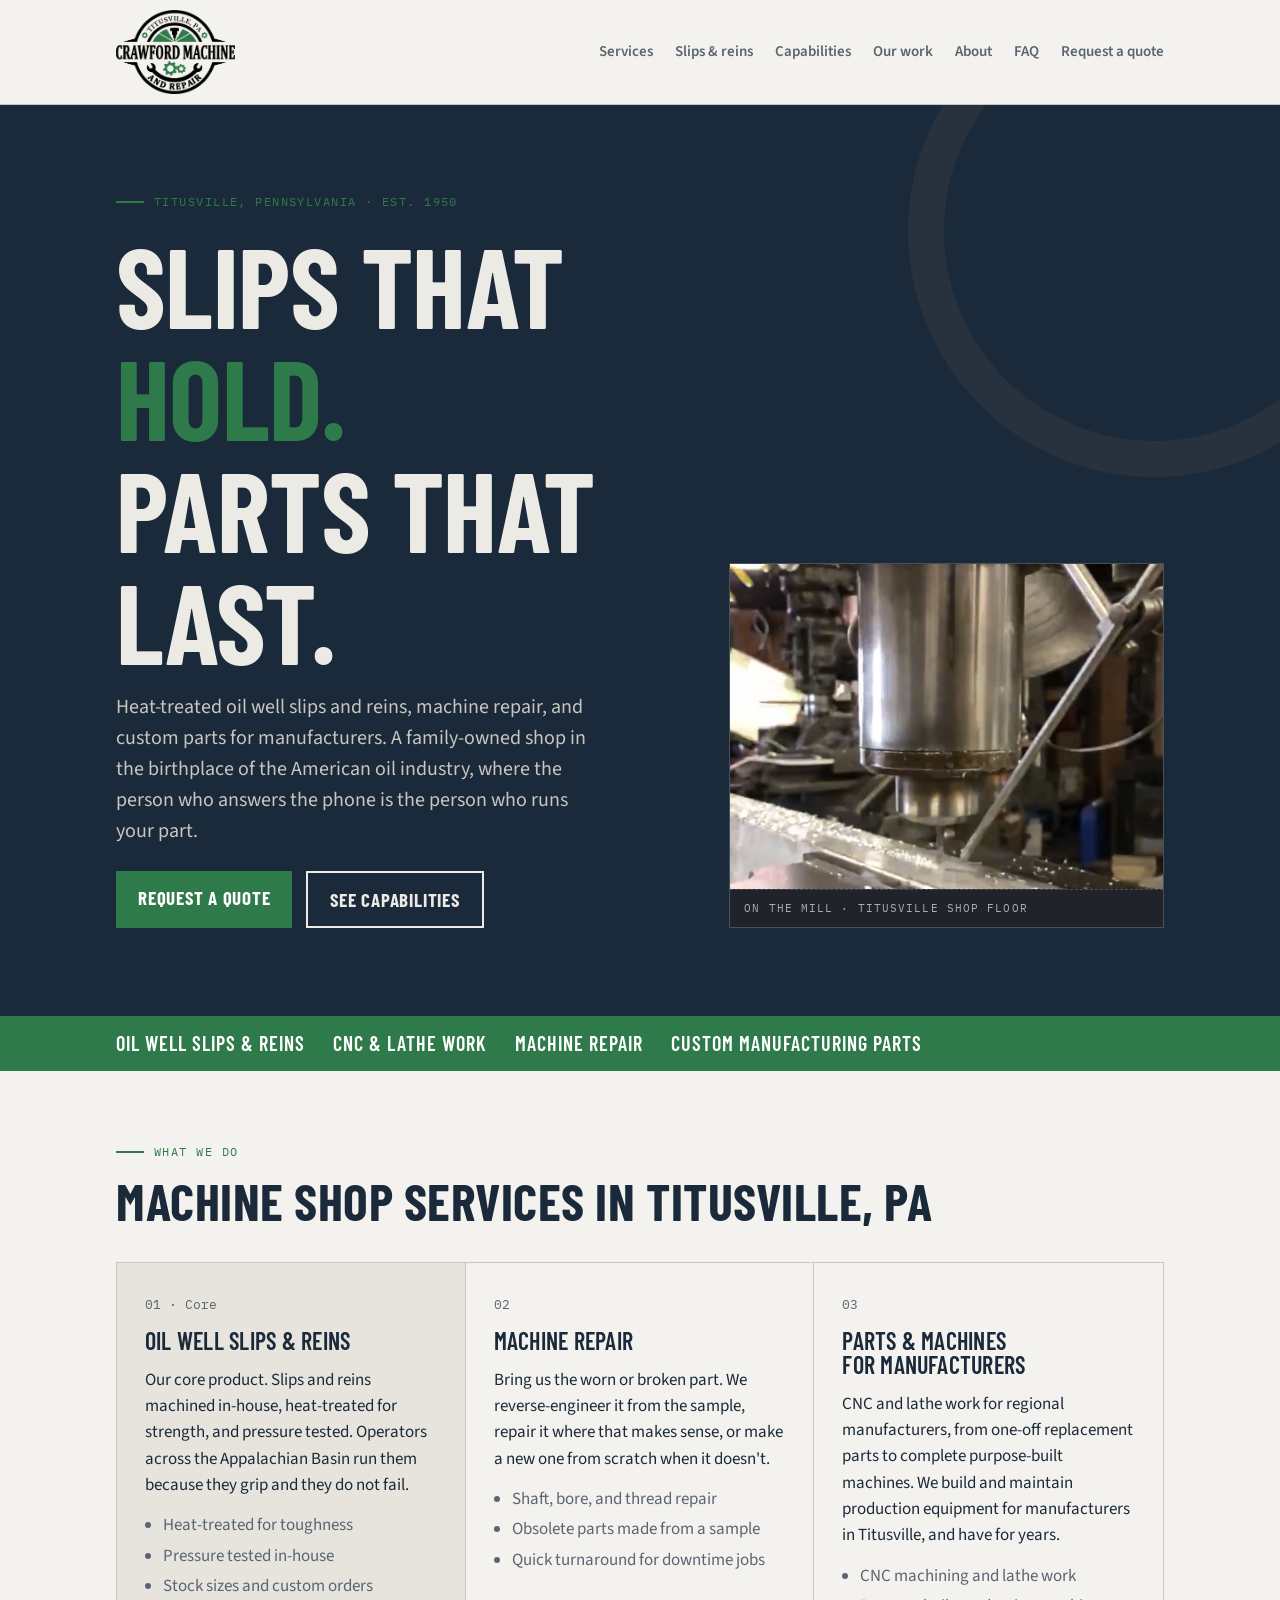
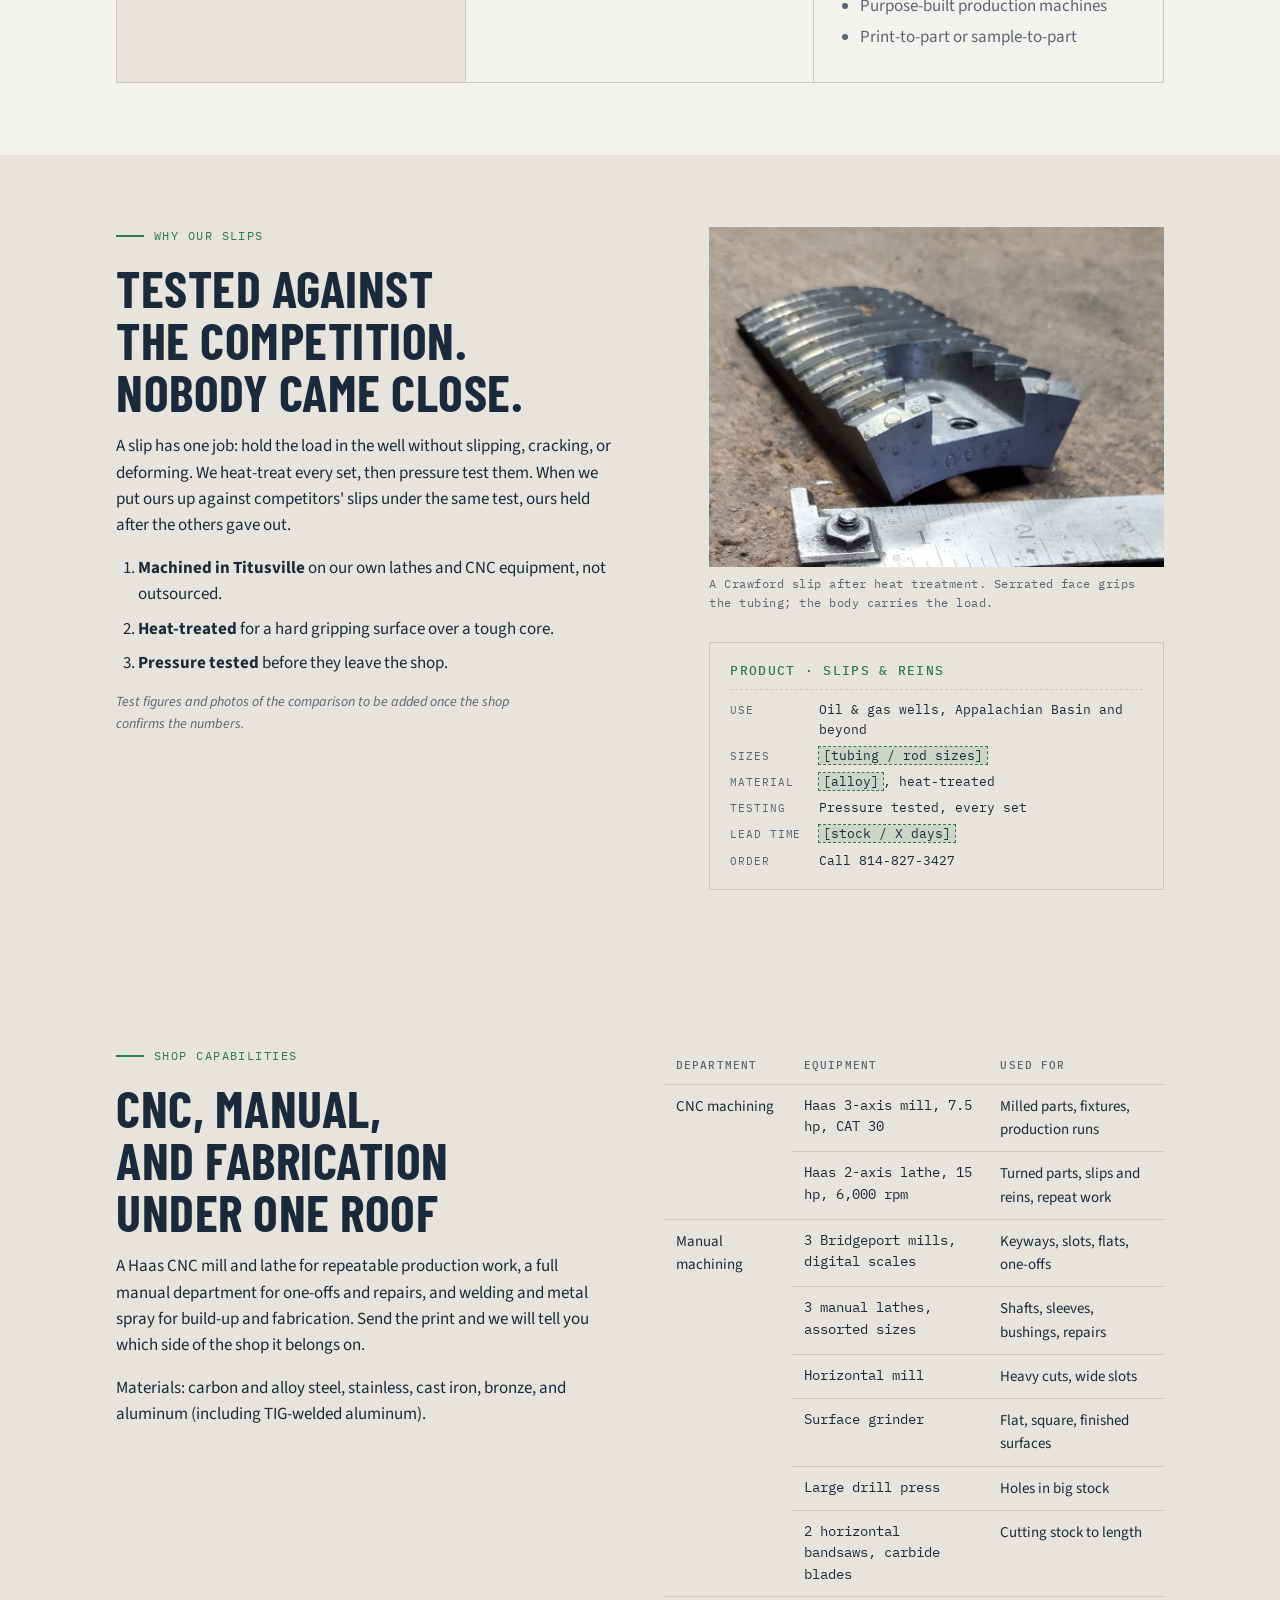
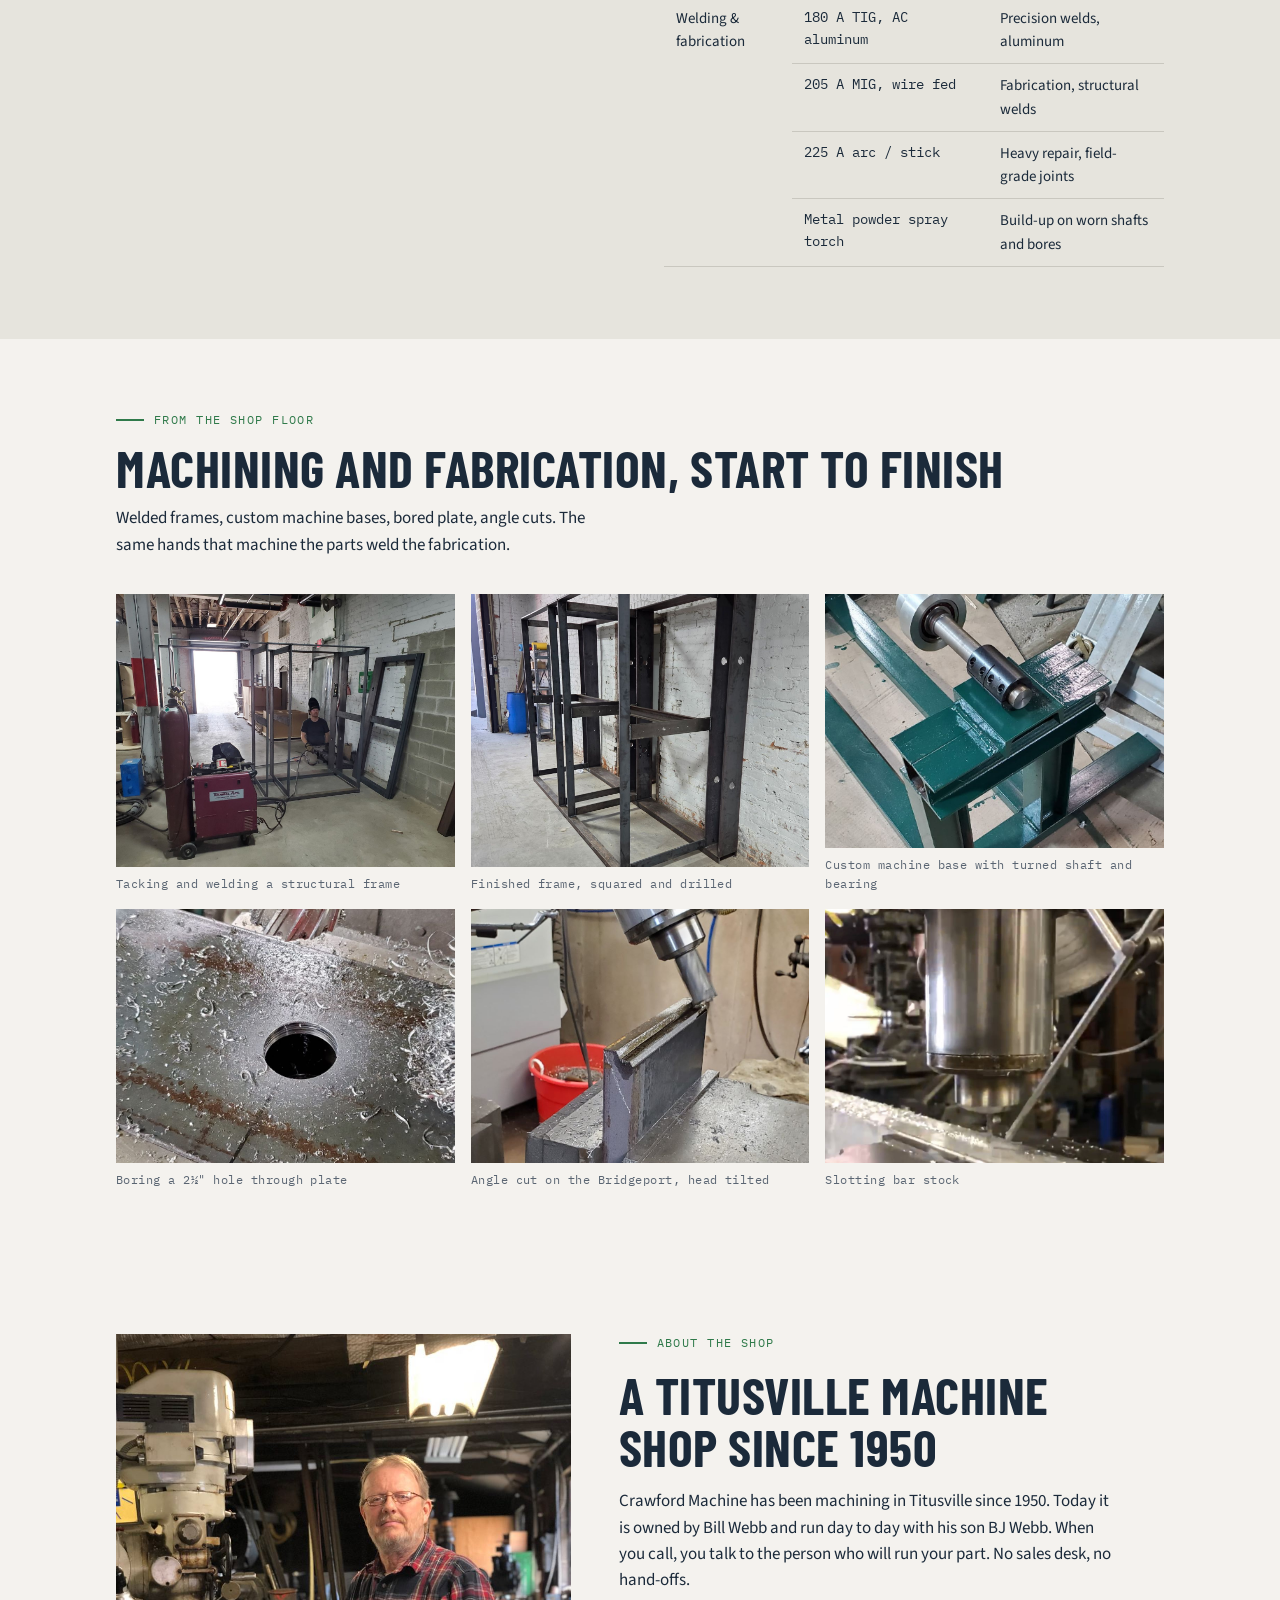
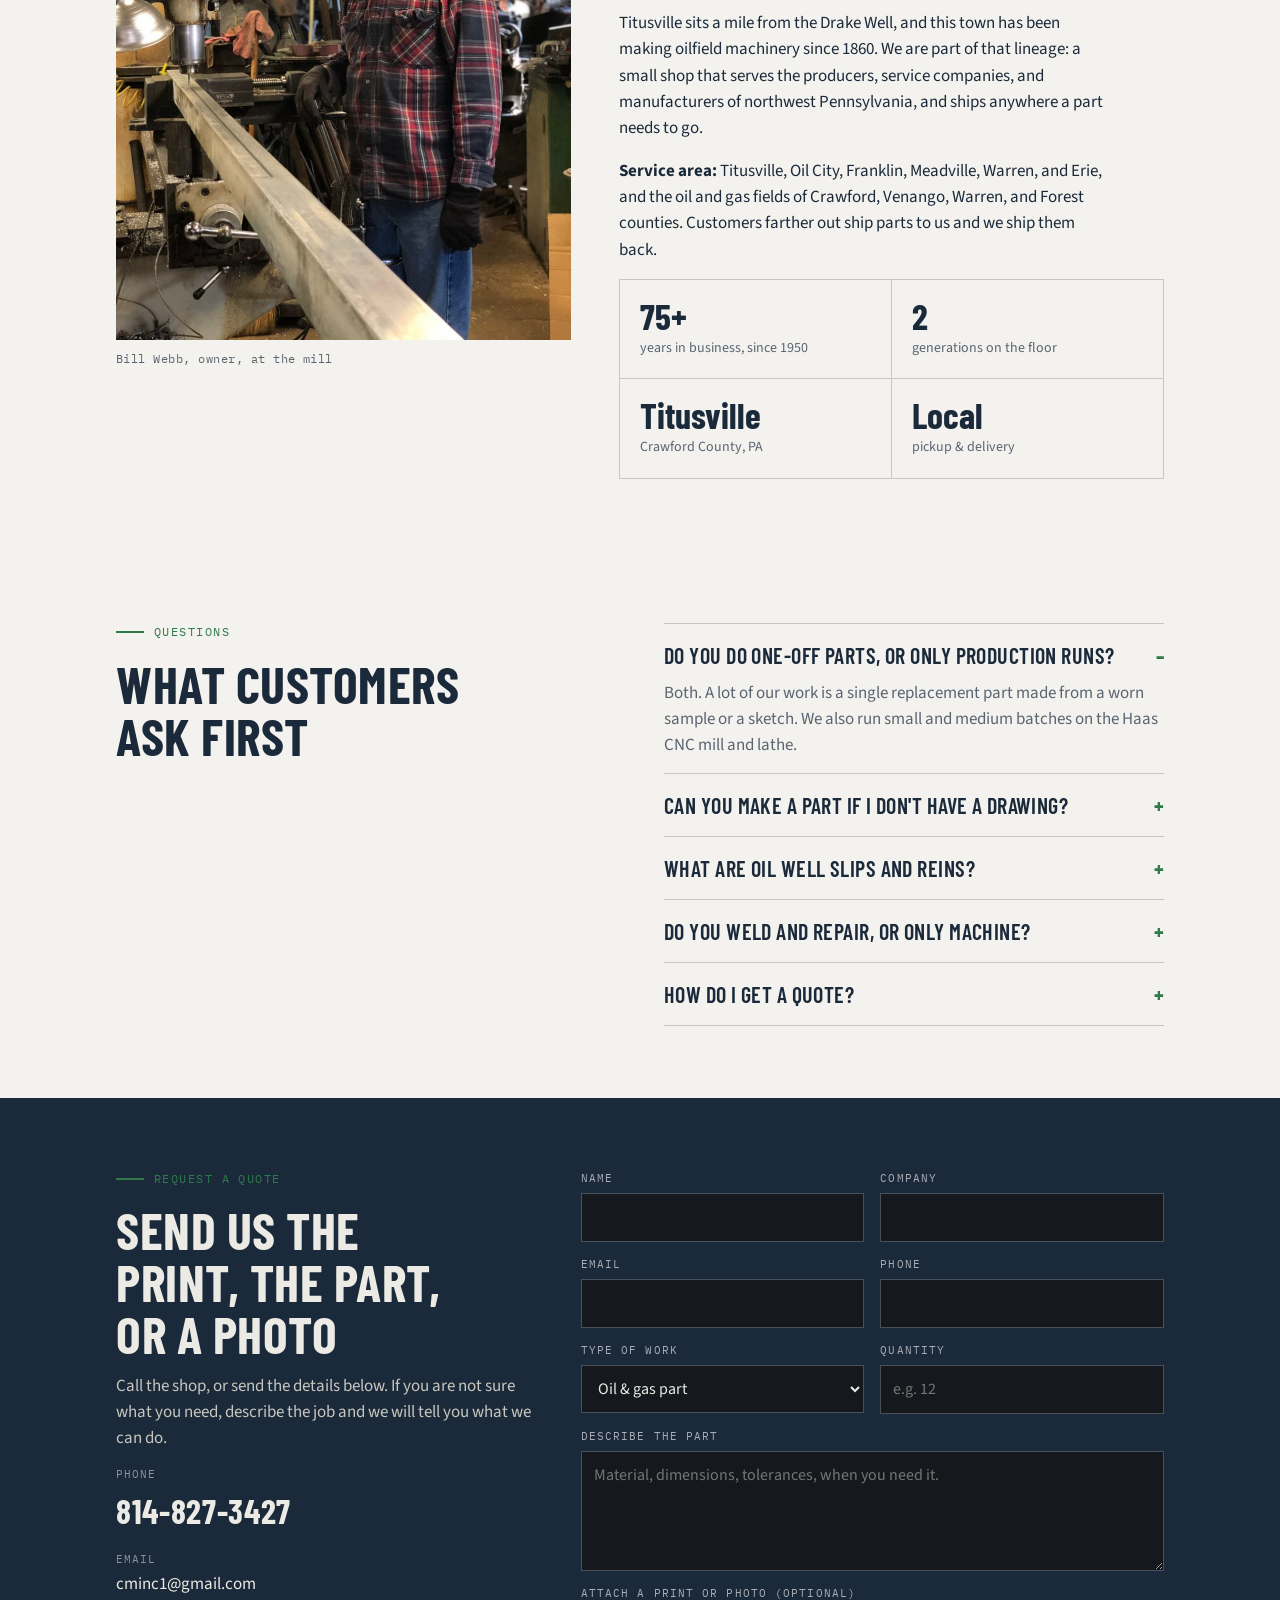
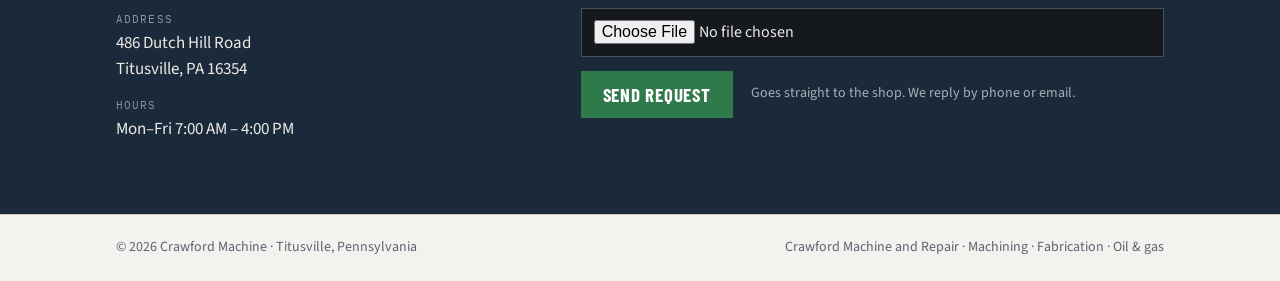
==== commit f4e3a241: "Remove customer name from manufacturers card Co-Authored-By: Claude Fable 5.1 <noreply@anthropic.com" ====
--- a/index.html
+++ b/index.html
@@ -254,7 +254,7 @@
       <div class="svc">
         <div class="num">03</div>
         <h3>Parts &amp; machines for manufacturers</h3>
-        <p>CNC and lathe work for regional manufacturers, from one-off replacement parts to complete purpose-built machines. We build production equipment for <a href="https://ribbonfactory.com/" rel="noopener">The Ribbon Factory</a> in Titusville, and have for years.</p>
+        <p>CNC and lathe work for regional manufacturers, from one-off replacement parts to complete purpose-built machines. We build and maintain production equipment for manufacturers in Titusville, and have for years.</p>
         <ul>
           <li>CNC machining and lathe work</li>
           <li>Purpose-built production machines</li>
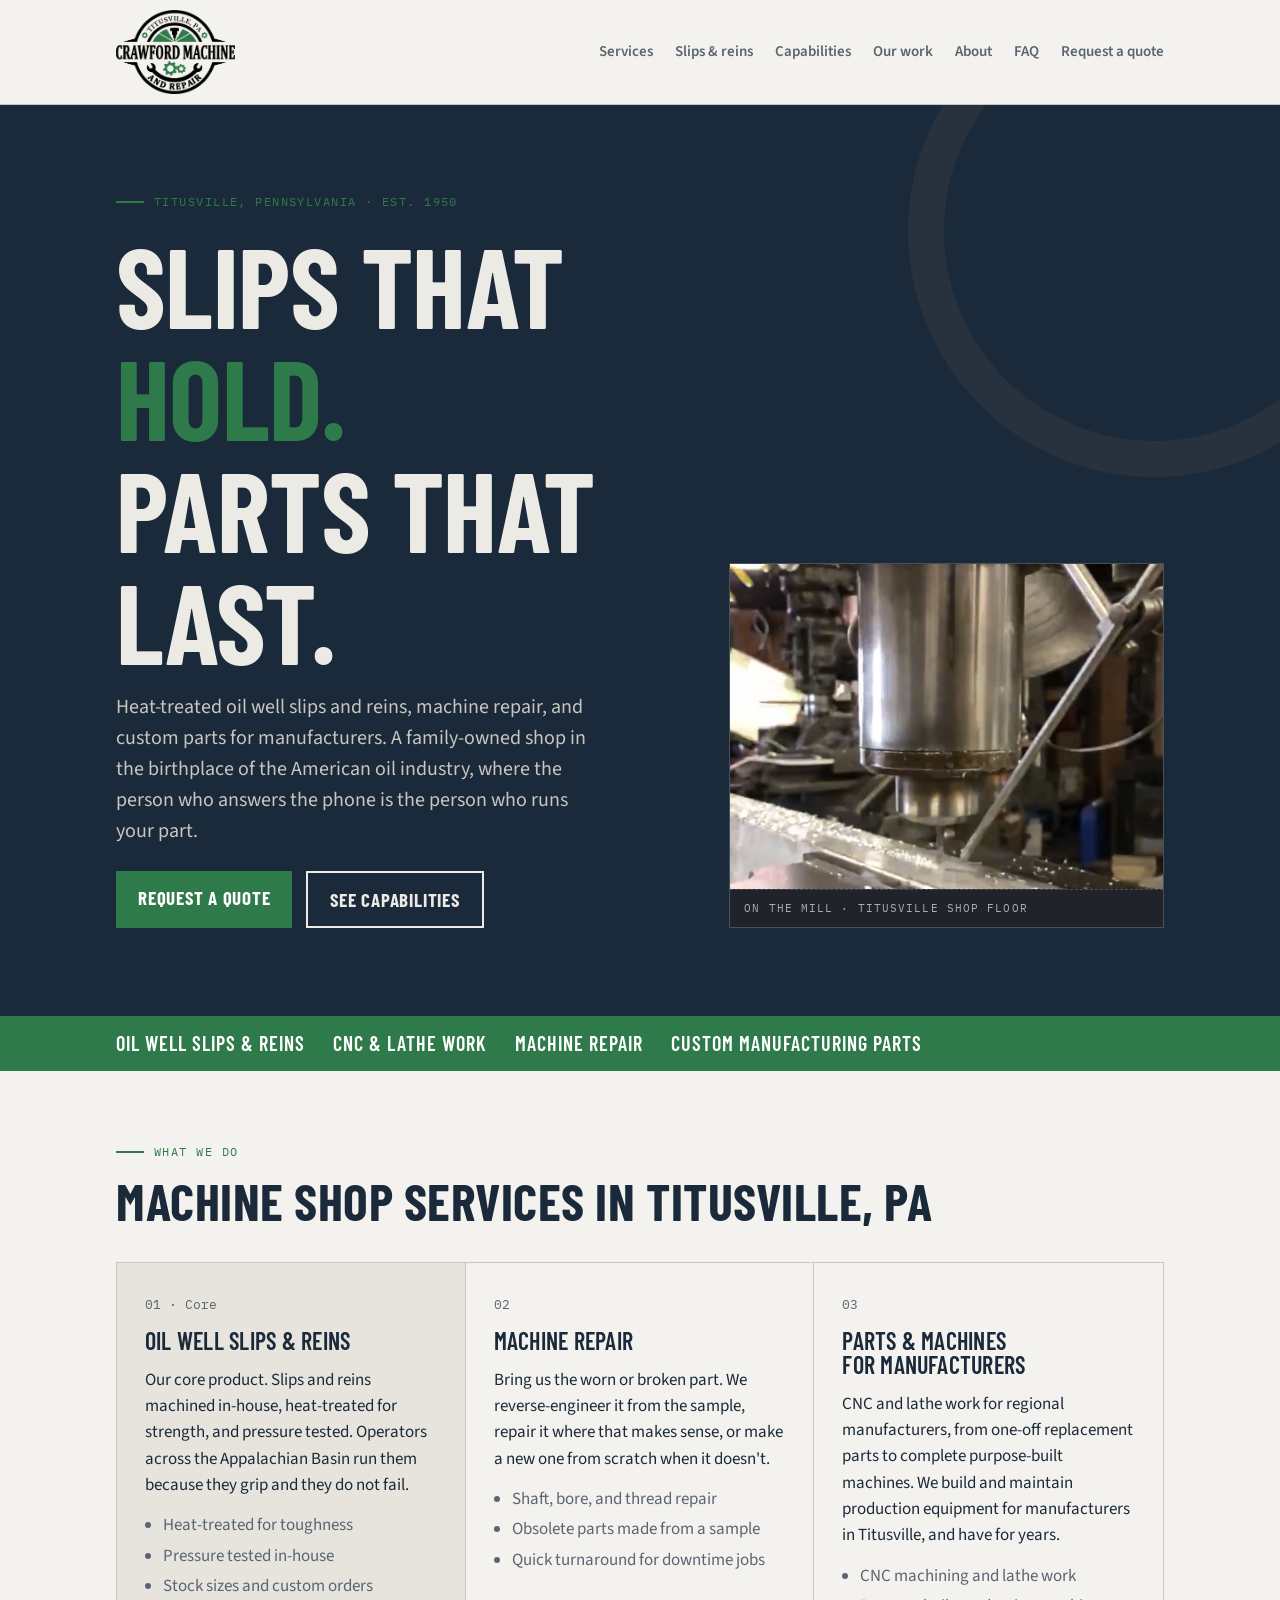
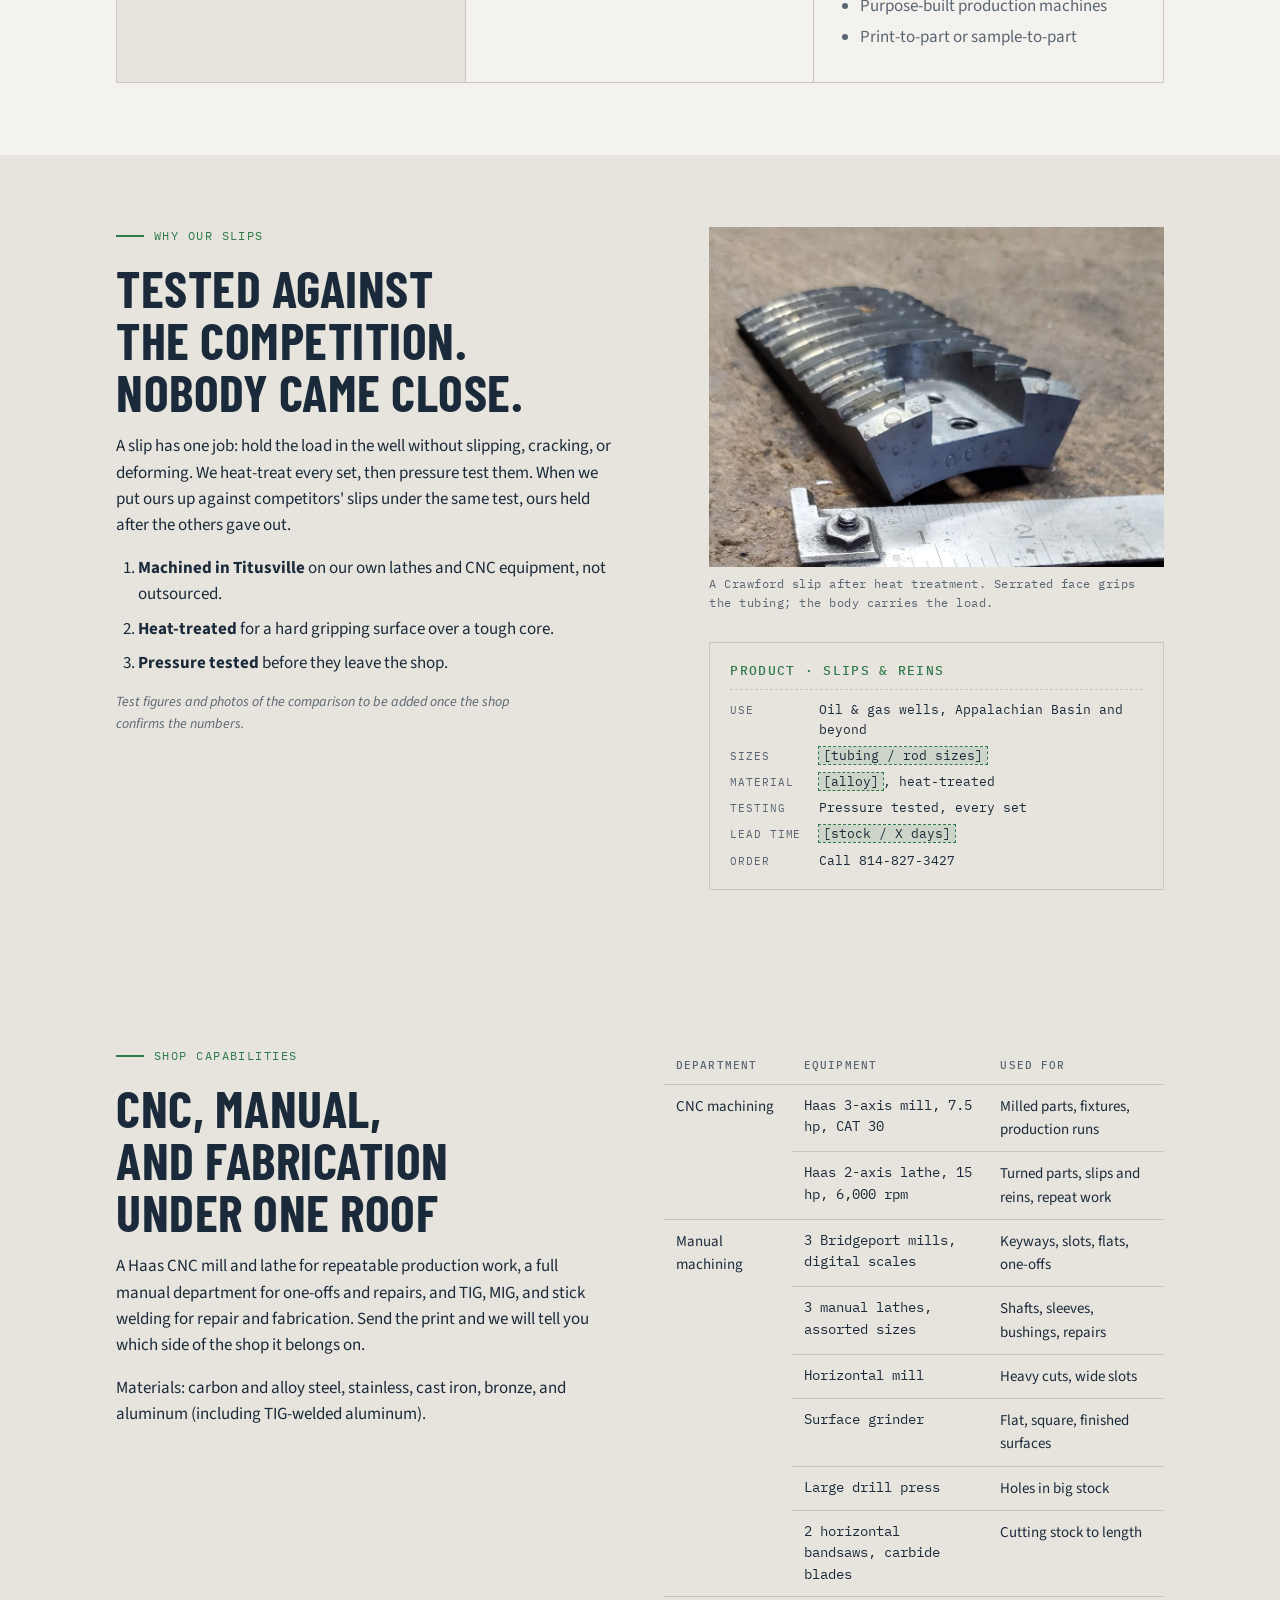
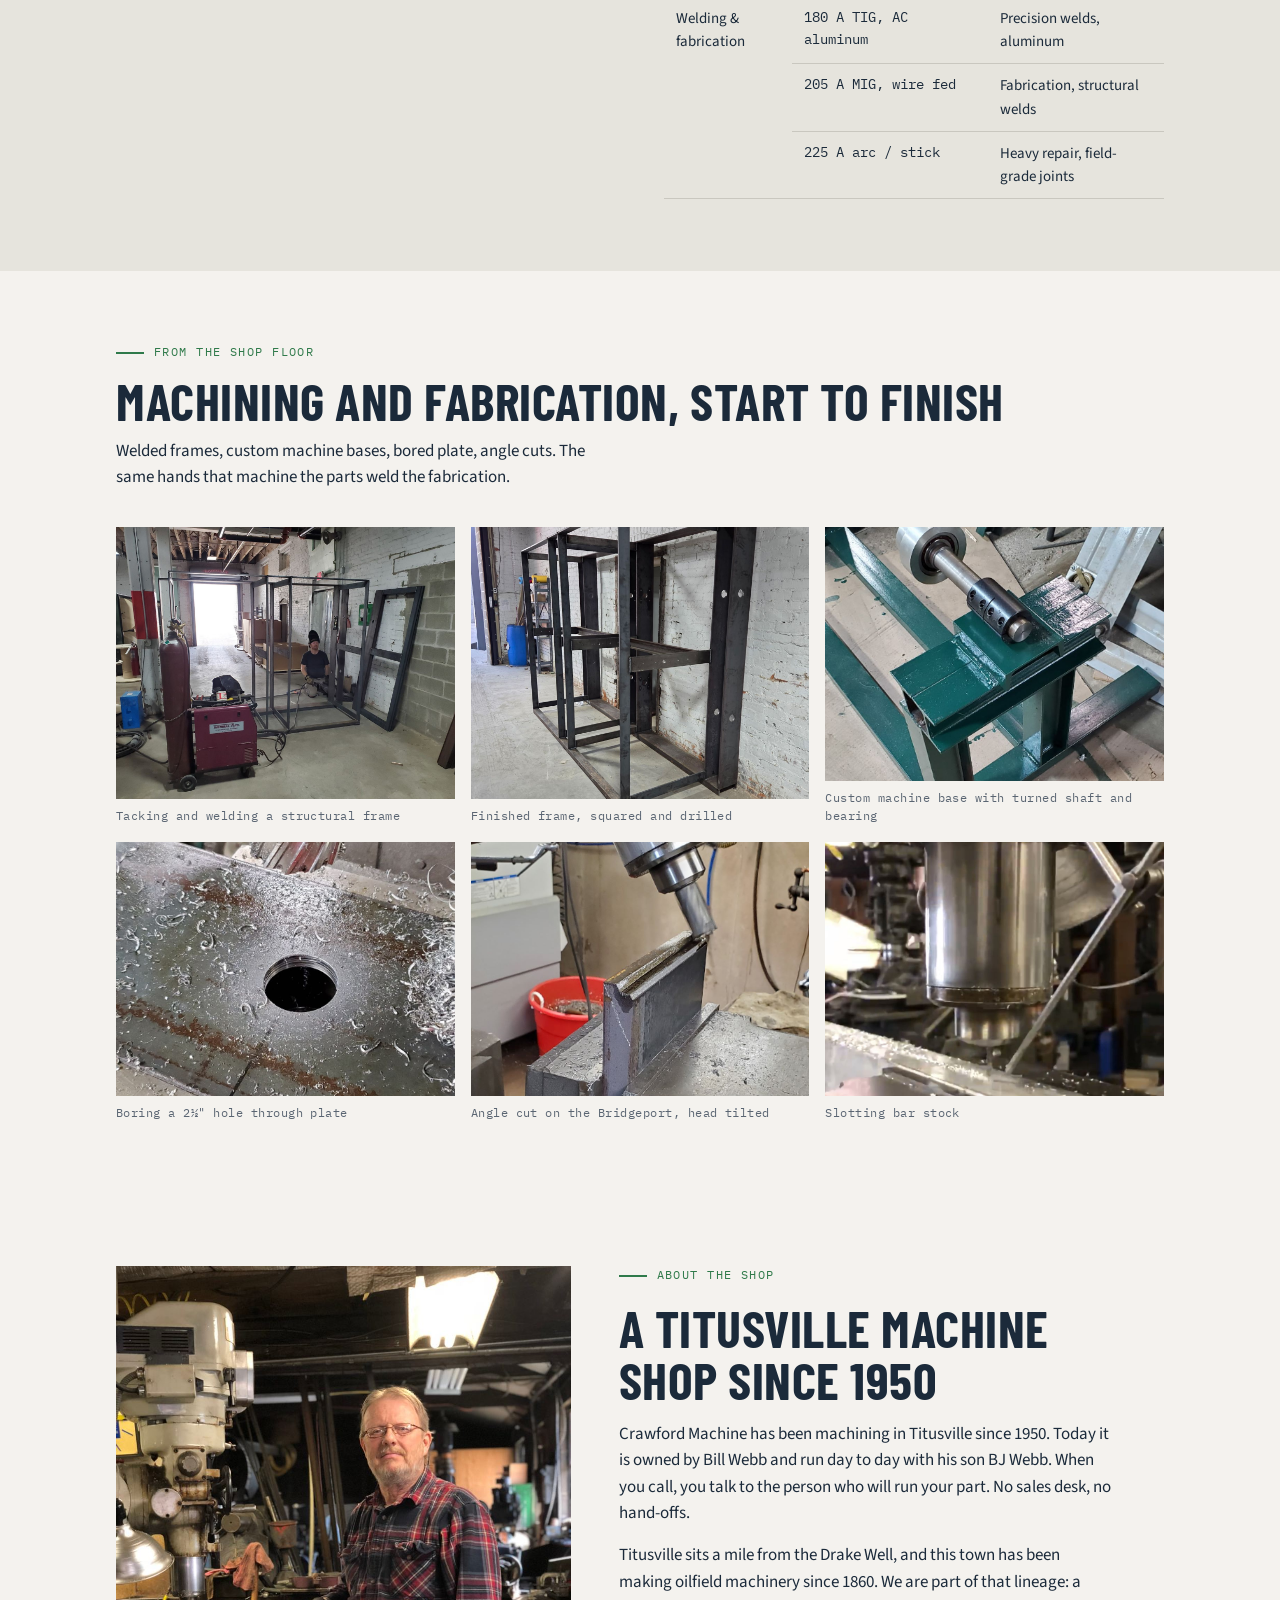
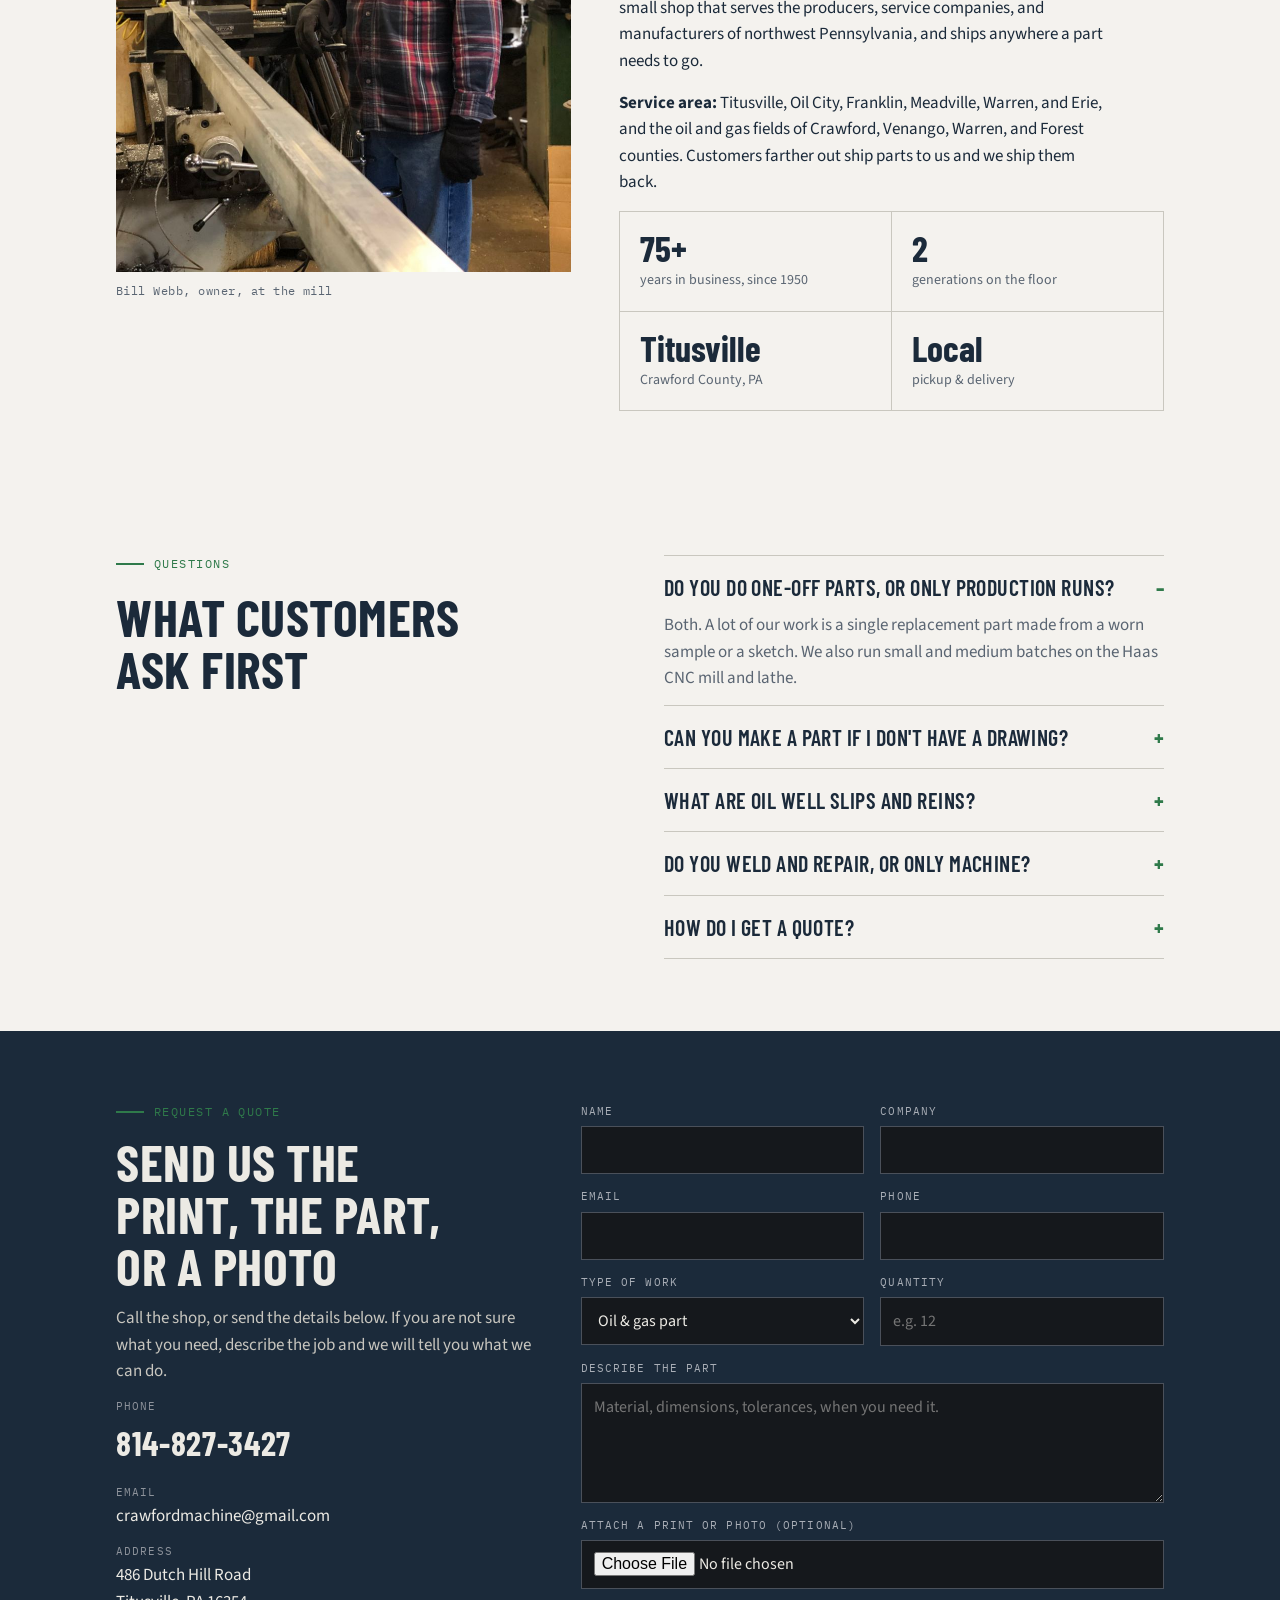
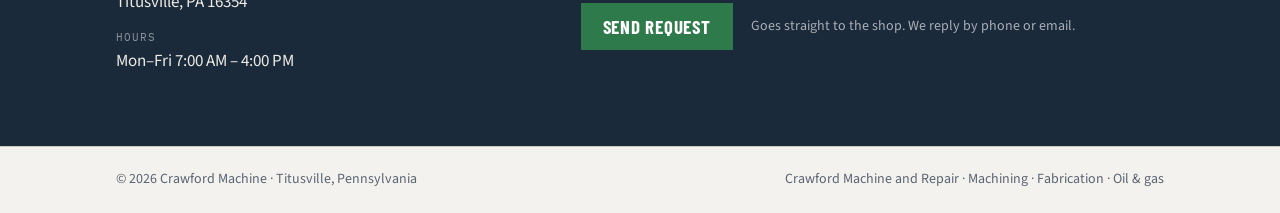
==== commit 45aa8753: "Remove metal spray; update shop email Co-Authored-By: Claude Fable 5.1 <noreply@anthropic.com> Claud" ====
--- a/index.html
+++ b/index.html
@@ -14,10 +14,10 @@
 <meta property="og:description" content="Oil well slips and reins, machine repair, CNC and lathe work. Family owned in Titusville, Pennsylvania.">
 <meta property="og:image" content="https://crawfordmachine.com/og-image.png">
 <script type="application/ld+json">
-{"@context":"https://schema.org","@type":"LocalBusiness","name":"Crawford Machine","alternateName":"Crawford Machine and Repair","telephone":"+1-814-827-3427","email":"cminc1@gmail.com","url":"https://crawfordmachine.com","logo":"https://crawfordmachine.com/og-image.png","address":{"@type":"PostalAddress","streetAddress":"486 Dutch Hill Road","addressLocality":"Titusville","addressRegion":"PA","postalCode":"16354","addressCountry":"US"},"areaServed":["Titusville PA","Oil City PA","Franklin PA","Meadville PA","Warren PA","Erie PA","Crawford County PA","Venango County PA"],"makesOffer":[{"@type":"Offer","itemOffered":{"@type":"Product","name":"Oil well slips and reins","description":"Heat-treated, pressure-tested slips and reins machined in Titusville, PA."}},{"@type":"Offer","itemOffered":{"@type":"Service","name":"CNC and manual machining"}},{"@type":"Offer","itemOffered":{"@type":"Service","name":"Welding and machine repair"}}],"openingHoursSpecification":{"@type":"OpeningHoursSpecification","dayOfWeek":["Monday","Tuesday","Wednesday","Thursday","Friday"],"opens":"07:00","closes":"16:00"},"foundingDate":"1950","description":"Machine shop making heat-treated oil well slips and reins, machine repair, and CNC and lathe parts for manufacturers."}
+{"@context":"https://schema.org","@type":"LocalBusiness","name":"Crawford Machine","alternateName":"Crawford Machine and Repair","telephone":"+1-814-827-3427","email":"crawfordmachine@gmail.com","url":"https://crawfordmachine.com","logo":"https://crawfordmachine.com/og-image.png","address":{"@type":"PostalAddress","streetAddress":"486 Dutch Hill Road","addressLocality":"Titusville","addressRegion":"PA","postalCode":"16354","addressCountry":"US"},"areaServed":["Titusville PA","Oil City PA","Franklin PA","Meadville PA","Warren PA","Erie PA","Crawford County PA","Venango County PA"],"makesOffer":[{"@type":"Offer","itemOffered":{"@type":"Product","name":"Oil well slips and reins","description":"Heat-treated, pressure-tested slips and reins machined in Titusville, PA."}},{"@type":"Offer","itemOffered":{"@type":"Service","name":"CNC and manual machining"}},{"@type":"Offer","itemOffered":{"@type":"Service","name":"Welding and machine repair"}}],"openingHoursSpecification":{"@type":"OpeningHoursSpecification","dayOfWeek":["Monday","Tuesday","Wednesday","Thursday","Friday"],"opens":"07:00","closes":"16:00"},"foundingDate":"1950","description":"Machine shop making heat-treated oil well slips and reins, machine repair, and CNC and lathe parts for manufacturers."}
 </script>
 <script type="application/ld+json">
-{"@context":"https://schema.org","@type":"FAQPage","mainEntity":[{"@type":"Question","name":"Do you do one-off parts, or only production runs?","acceptedAnswer":{"@type":"Answer","text":"Both. A lot of our work is a single replacement part made from a worn sample or a sketch. We also run small and medium batches on the Haas CNC mill and lathe."}},{"@type":"Question","name":"Can you make a part if I don't have a drawing?","acceptedAnswer":{"@type":"Answer","text":"Yes. Bring the old part, or a photo and the critical dimensions, and we will reverse-engineer it."}},{"@type":"Question","name":"What are oil well slips and reins?","acceptedAnswer":{"@type":"Answer","text":"Slips are the wedge-shaped grips that hold tubing or rod in the well; reins connect and carry them. Ours are machined in Titusville, heat-treated, and pressure tested."}},{"@type":"Question","name":"Do you weld and repair, or only machine?","acceptedAnswer":{"@type":"Answer","text":"We do all three: TIG, MIG and stick welding, plus metal spray for building up worn shafts and bores before re-machining."}}]}
+{"@context":"https://schema.org","@type":"FAQPage","mainEntity":[{"@type":"Question","name":"Do you do one-off parts, or only production runs?","acceptedAnswer":{"@type":"Answer","text":"Both. A lot of our work is a single replacement part made from a worn sample or a sketch. We also run small and medium batches on the Haas CNC mill and lathe."}},{"@type":"Question","name":"Can you make a part if I don't have a drawing?","acceptedAnswer":{"@type":"Answer","text":"Yes. Bring the old part, or a photo and the critical dimensions, and we will reverse-engineer it."}},{"@type":"Question","name":"What are oil well slips and reins?","acceptedAnswer":{"@type":"Answer","text":"Slips are the wedge-shaped grips that hold tubing or rod in the well; reins connect and carry them. Ours are machined in Titusville, heat-treated, and pressure tested."}},{"@type":"Question","name":"Do you weld and repair, or only machine?","acceptedAnswer":{"@type":"Answer","text":"We do all three: TIG, MIG and stick welding, and we re-machine repaired parts in the same shop."}}]}
 </script>
 <link rel="stylesheet" href="https://fonts.googleapis.com/css2?family=Barlow+Condensed:wght@600;700&family=Source+Sans+3:ital,wght@0,400;0,600;1,400&family=IBM+Plex+Mono:wght@400;500&display=swap">
 <style>
@@ -298,7 +298,7 @@
     <div class="stack">
       <div class="eyebrow">Shop capabilities</div>
       <h2>CNC, manual, and fabrication under one roof</h2>
-      <p>A Haas CNC mill and lathe for repeatable production work, a full manual department for one-offs and repairs, and welding and metal spray for build-up and fabrication. Send the print and we will tell you which side of the shop it belongs on.</p>
+      <p>A Haas CNC mill and lathe for repeatable production work, a full manual department for one-offs and repairs, and TIG, MIG, and stick welding for repair and fabrication. Send the print and we will tell you which side of the shop it belongs on.</p>
       <p>Materials: carbon and alloy steel, stainless, cast iron, bronze, and aluminum (including TIG-welded aluminum).</p>
     </div>
     <div class="tblwrap">
@@ -313,10 +313,9 @@
           <tr><td class="m">Surface grinder</td><td>Flat, square, finished surfaces</td></tr>
           <tr><td class="m">Large drill press</td><td>Holes in big stock</td></tr>
           <tr><td class="m">2 horizontal bandsaws, carbide blades</td><td>Cutting stock to length</td></tr>
-          <tr><td rowspan="4">Welding &amp; fabrication</td><td class="m">180 A TIG, AC aluminum</td><td>Precision welds, aluminum</td></tr>
+          <tr><td rowspan="3">Welding &amp; fabrication</td><td class="m">180 A TIG, AC aluminum</td><td>Precision welds, aluminum</td></tr>
           <tr><td class="m">205 A MIG, wire fed</td><td>Fabrication, structural welds</td></tr>
           <tr><td class="m">225 A arc / stick</td><td>Heavy repair, field-grade joints</td></tr>
-          <tr><td class="m">Metal powder spray torch</td><td>Build-up on worn shafts and bores</td></tr>
         </tbody>
       </table>
     </div>
@@ -373,8 +372,8 @@
       <details open><summary>Do you do one-off parts, or only production runs?</summary><p>Both. A lot of our work is a single replacement part made from a worn sample or a sketch. We also run small and medium batches on the Haas CNC mill and lathe.</p></details>
       <details><summary>Can you make a part if I don't have a drawing?</summary><p>Yes. Bring the old part, or a photo and the critical dimensions, and we will reverse-engineer it. If you have a print, PDF or DXF is easiest.</p></details>
       <details><summary>What are oil well slips and reins?</summary><p>Slips are the wedge-shaped grips that hold tubing or rod in the well; reins connect and carry them. Ours are machined in Titusville, heat-treated, and pressure tested before they ship.</p></details>
-      <details><summary>Do you weld and repair, or only machine?</summary><p>We do all three. TIG (including aluminum), MIG, and stick welding, plus metal spray for building up worn shafts and bores before re-machining.</p></details>
-      <details><summary>How do I get a quote?</summary><p>Call 814-827-3427 during shop hours, email cminc1@gmail.com, or use the form below. Attach a print or photo if you have one.</p></details>
+      <details><summary>Do you weld and repair, or only machine?</summary><p>We do all three. TIG (including aluminum), MIG, and stick welding, and we re-machine repaired parts in the same shop.</p></details>
+      <details><summary>How do I get a quote?</summary><p>Call 814-827-3427 during shop hours, email crawfordmachine@gmail.com, or use the form below. Attach a print or photo if you have one.</p></details>
     </div>
   </div>
 </section>
@@ -386,7 +385,7 @@
       <h2>Send us the print, the part, or a photo</h2>
       <p>Call the shop, or send the details below. If you are not sure what you need, describe the job and we will tell you what we can do.</p>
       <div><small>Phone</small><div class="big"><a class="phone" href="tel:+18148273427">814-827-3427</a></div></div>
-      <div><small>Email</small><a class="phone" href="mailto:cminc1@gmail.com">cminc1@gmail.com</a></div>
+      <div><small>Email</small><a class="phone" href="mailto:crawfordmachine@gmail.com">crawfordmachine@gmail.com</a></div>
       <div><small>Address</small>486 Dutch Hill Road<br>Titusville, PA 16354</div>
       <div><small>Hours</small>Mon–Fri 7:00 AM – 4:00 PM</div>
     </div>
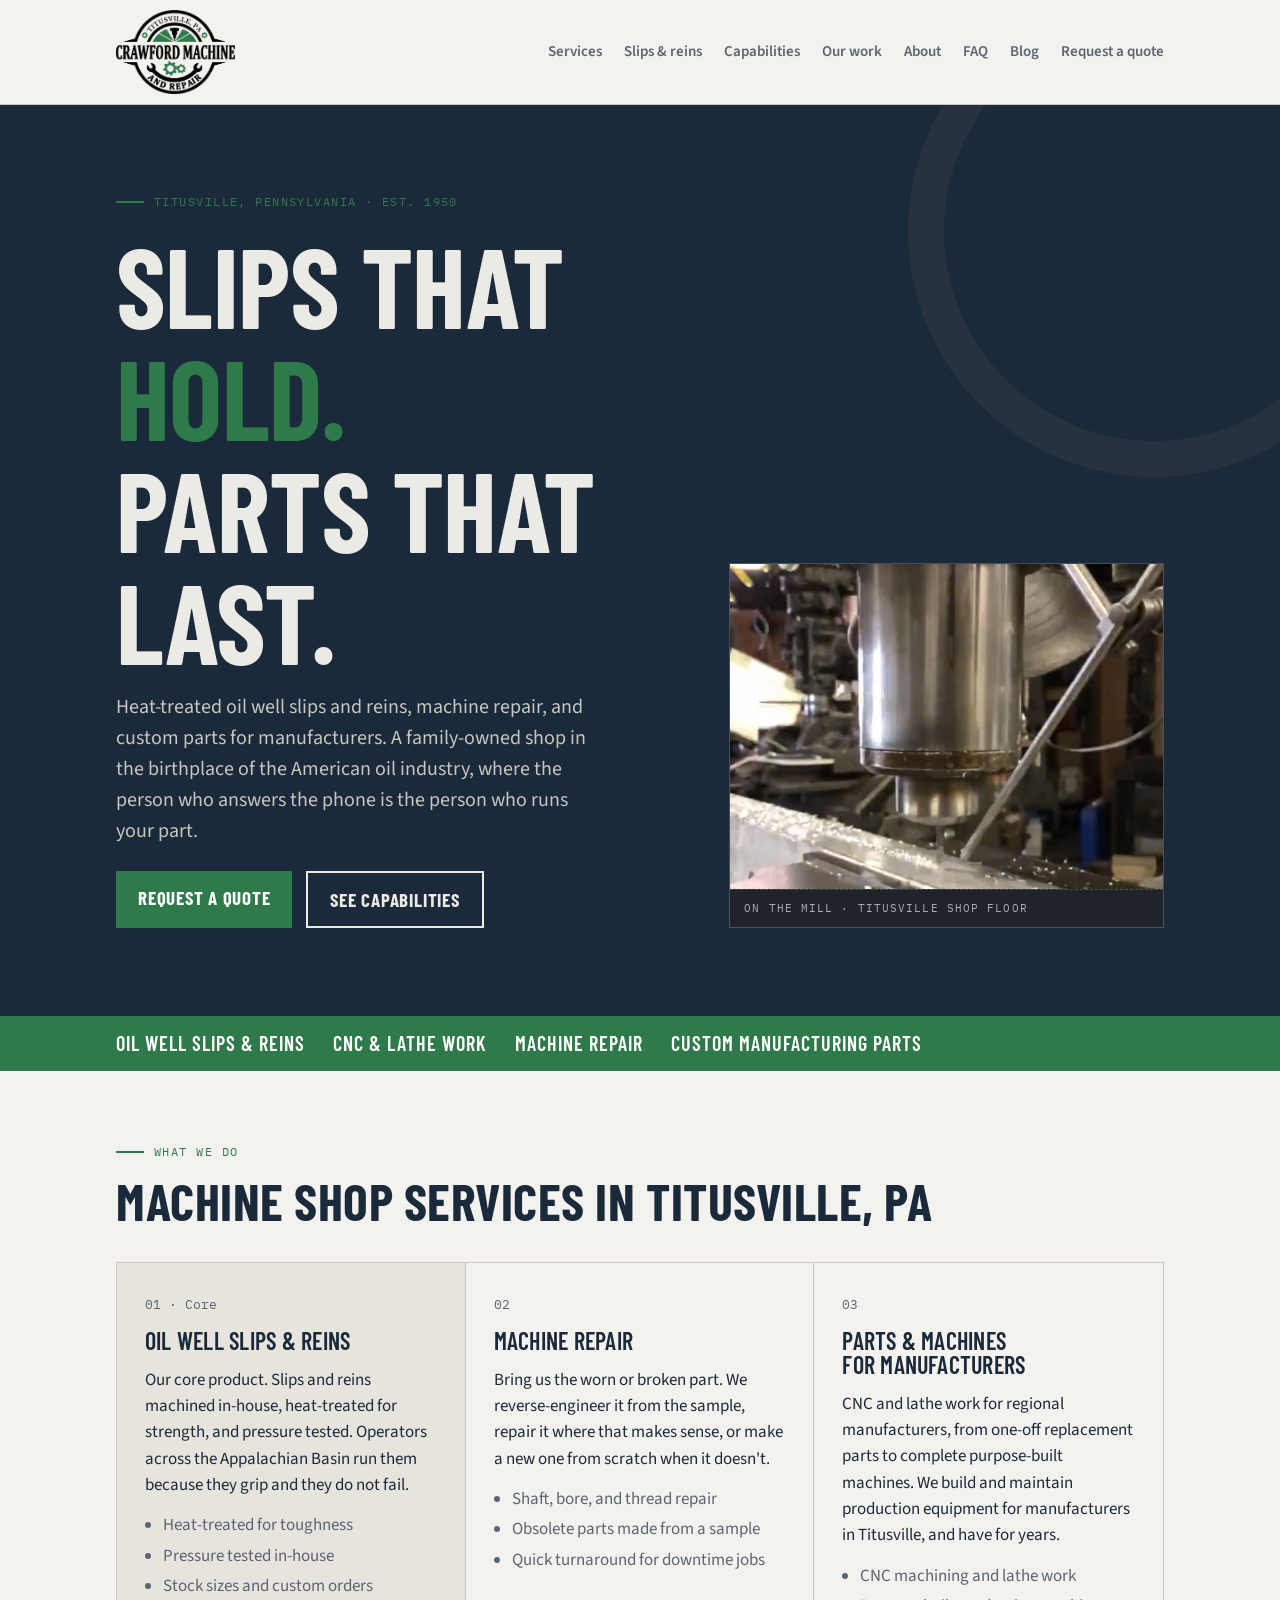
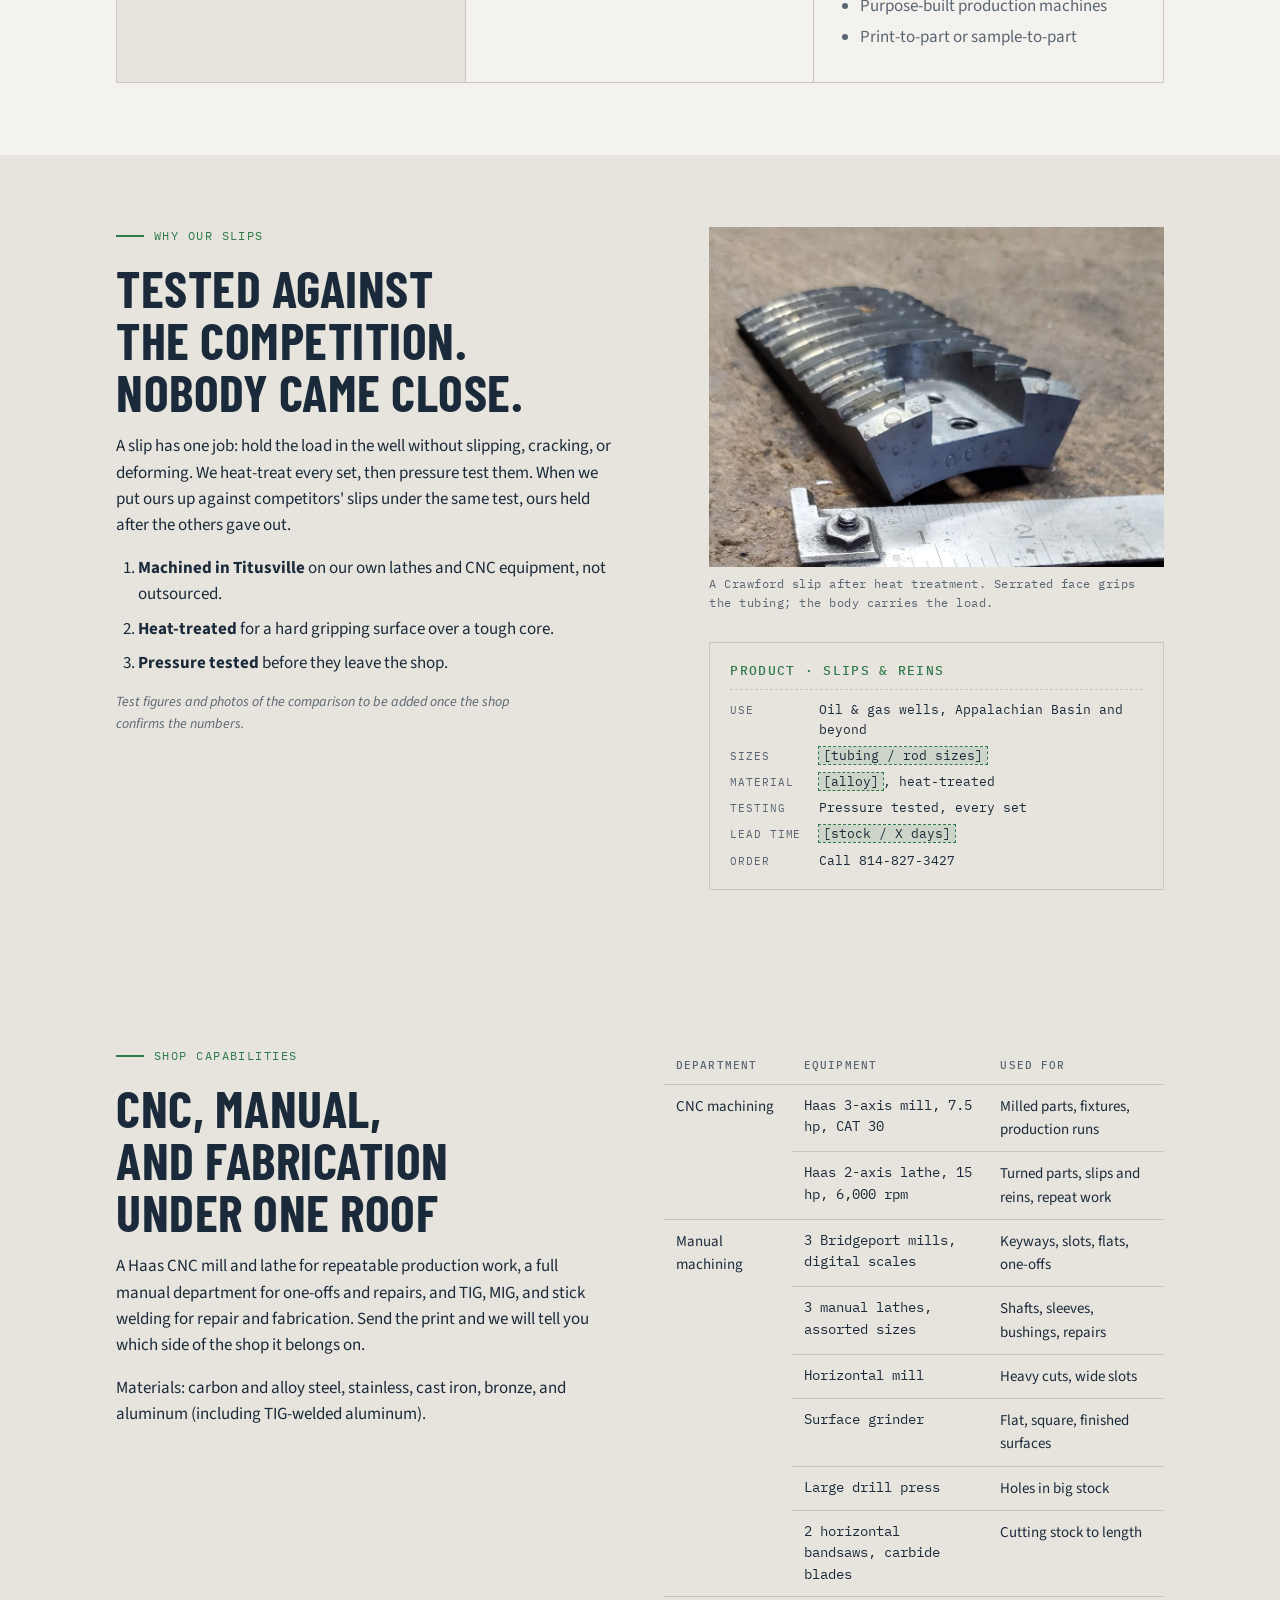
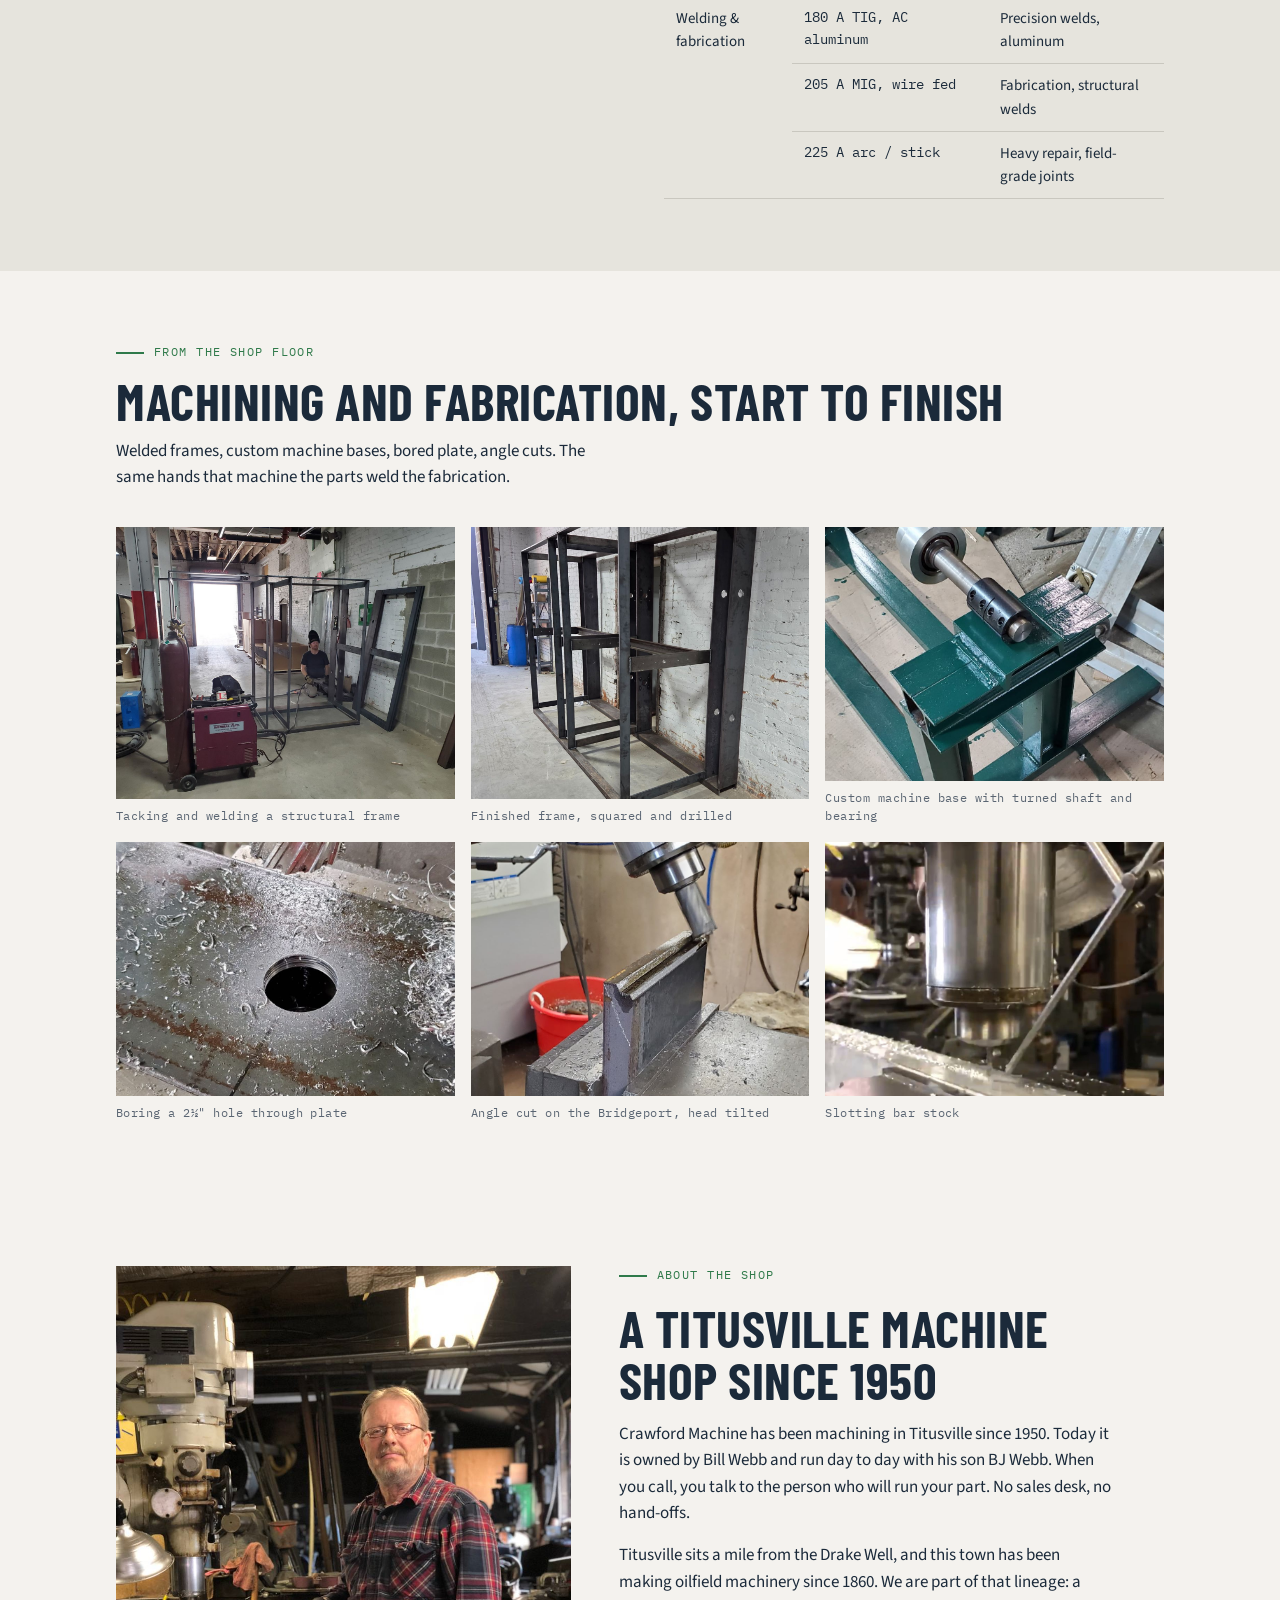
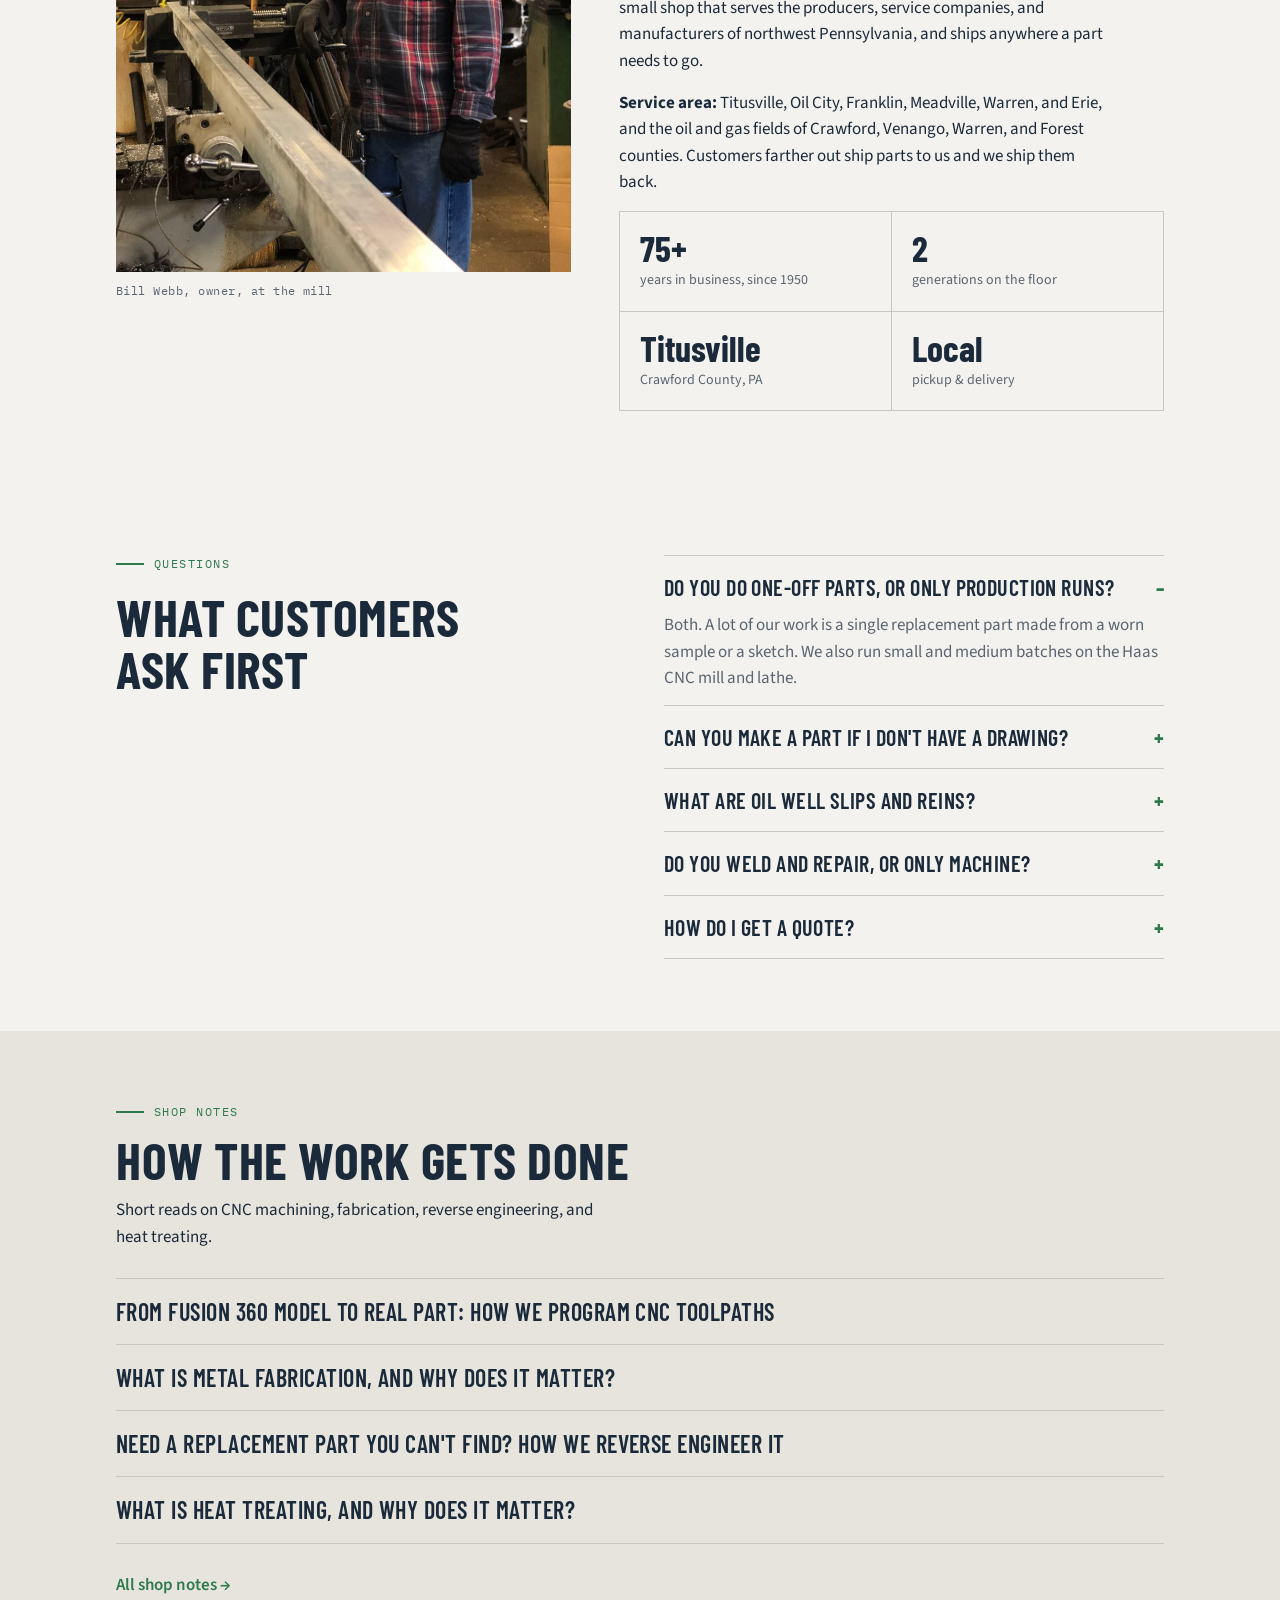
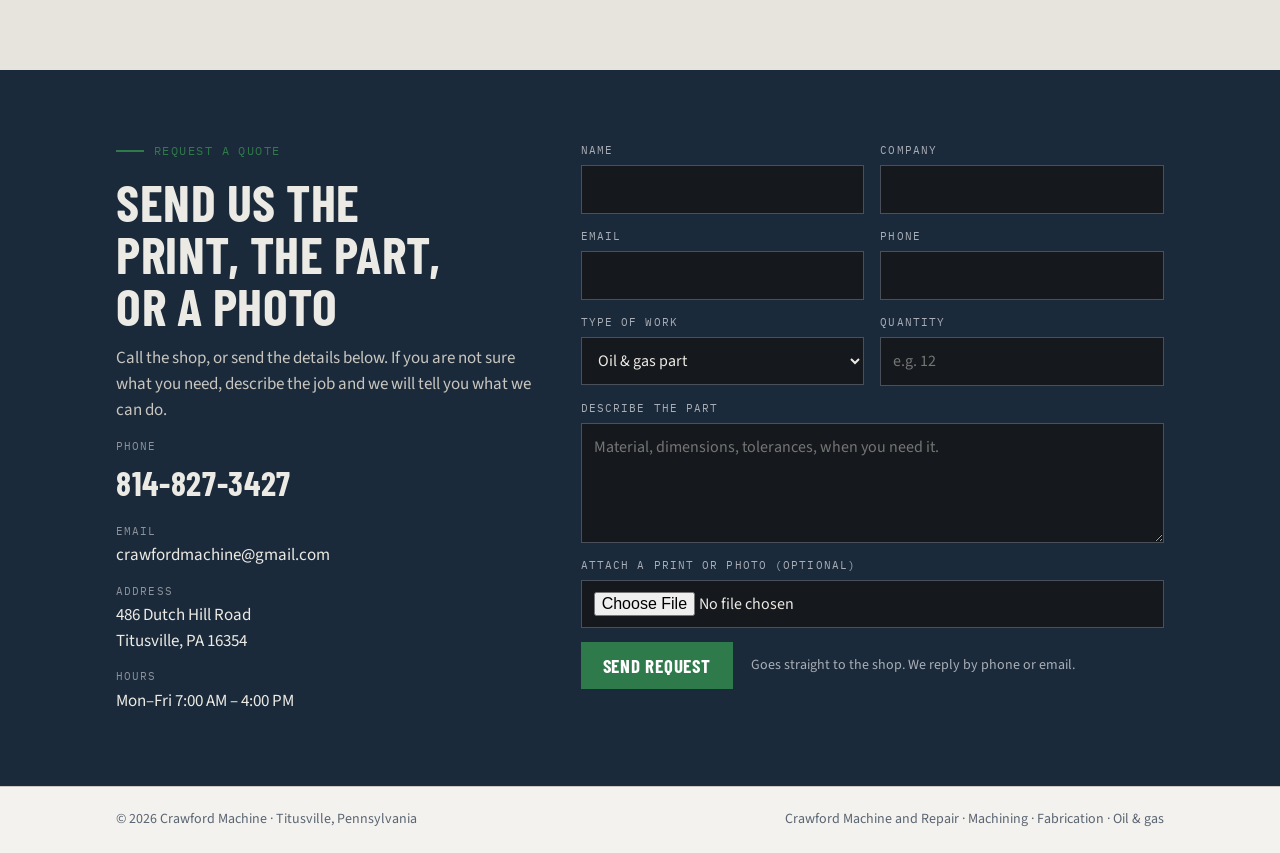
==== commit 5314291d: "Add Shop Notes blog: four SEO posts, blog index, homepage links, sitemap Co-Authored-By: Claude Fabl" ====
--- a/index.html
+++ b/index.html
@@ -129,6 +129,14 @@
 .faq details[open] summary::after{content:"–"}
 .faq p{margin-top:8px;color:var(--ink-2)}
 
+/* shop notes */
+.notes{background:var(--bg-2)}
+.notelist{list-style:none;margin:0;padding:0;border-top:1px solid var(--line)}
+.notelist li{border-bottom:1px solid var(--line);padding:14px 0}
+.notelist a{font-family:var(--display);font-size:24px;font-weight:600;text-transform:uppercase;letter-spacing:.02em;text-decoration:none}
+.notelist a:hover,.notelist a:focus-visible{color:var(--accent)}
+.more{font-weight:600;color:var(--accent);text-decoration:none}
+
 /* quote form */
 .rfq{background:var(--steel);color:var(--steel-fg)}
 .rfq .grid2{grid-template-columns:1fr 1.4fr}
@@ -197,6 +205,7 @@
       <a href="#work">Our work</a>
       <a href="#about">About</a>
       <a href="#faq">FAQ</a>
+      <a href="/blog/">Blog</a>
       <a href="#quote">Request a quote</a>
     </nav>
   </div>
@@ -378,6 +387,23 @@
   </div>
 </section>
 
+<section class="band notes" id="notes">
+  <div class="wrap stack" style="gap:28px">
+    <div class="stack" style="gap:12px">
+      <div class="eyebrow">Shop notes</div>
+      <h2>How the work gets done</h2>
+      <p>Short reads on CNC machining, fabrication, reverse engineering, and heat treating.</p>
+    </div>
+    <ul class="notelist">
+      <li><a href="/blog/fusion-360-cam-toolpaths-cnc-machining/">From Fusion 360 model to real part: how we program CNC toolpaths</a></li>
+      <li><a href="/blog/what-is-metal-fabrication/">What is metal fabrication, and why does it matter?</a></li>
+      <li><a href="/blog/reverse-engineering-replacement-parts/">Need a replacement part you can't find? How we reverse engineer it</a></li>
+      <li><a href="/blog/what-is-heat-treating/">What is heat treating, and why does it matter?</a></li>
+    </ul>
+    <p><a class="more" href="/blog/">All shop notes →</a></p>
+  </div>
+</section>
+
 <section class="band rfq" id="quote">
   <div class="wrap grid2">
     <div class="contact">
